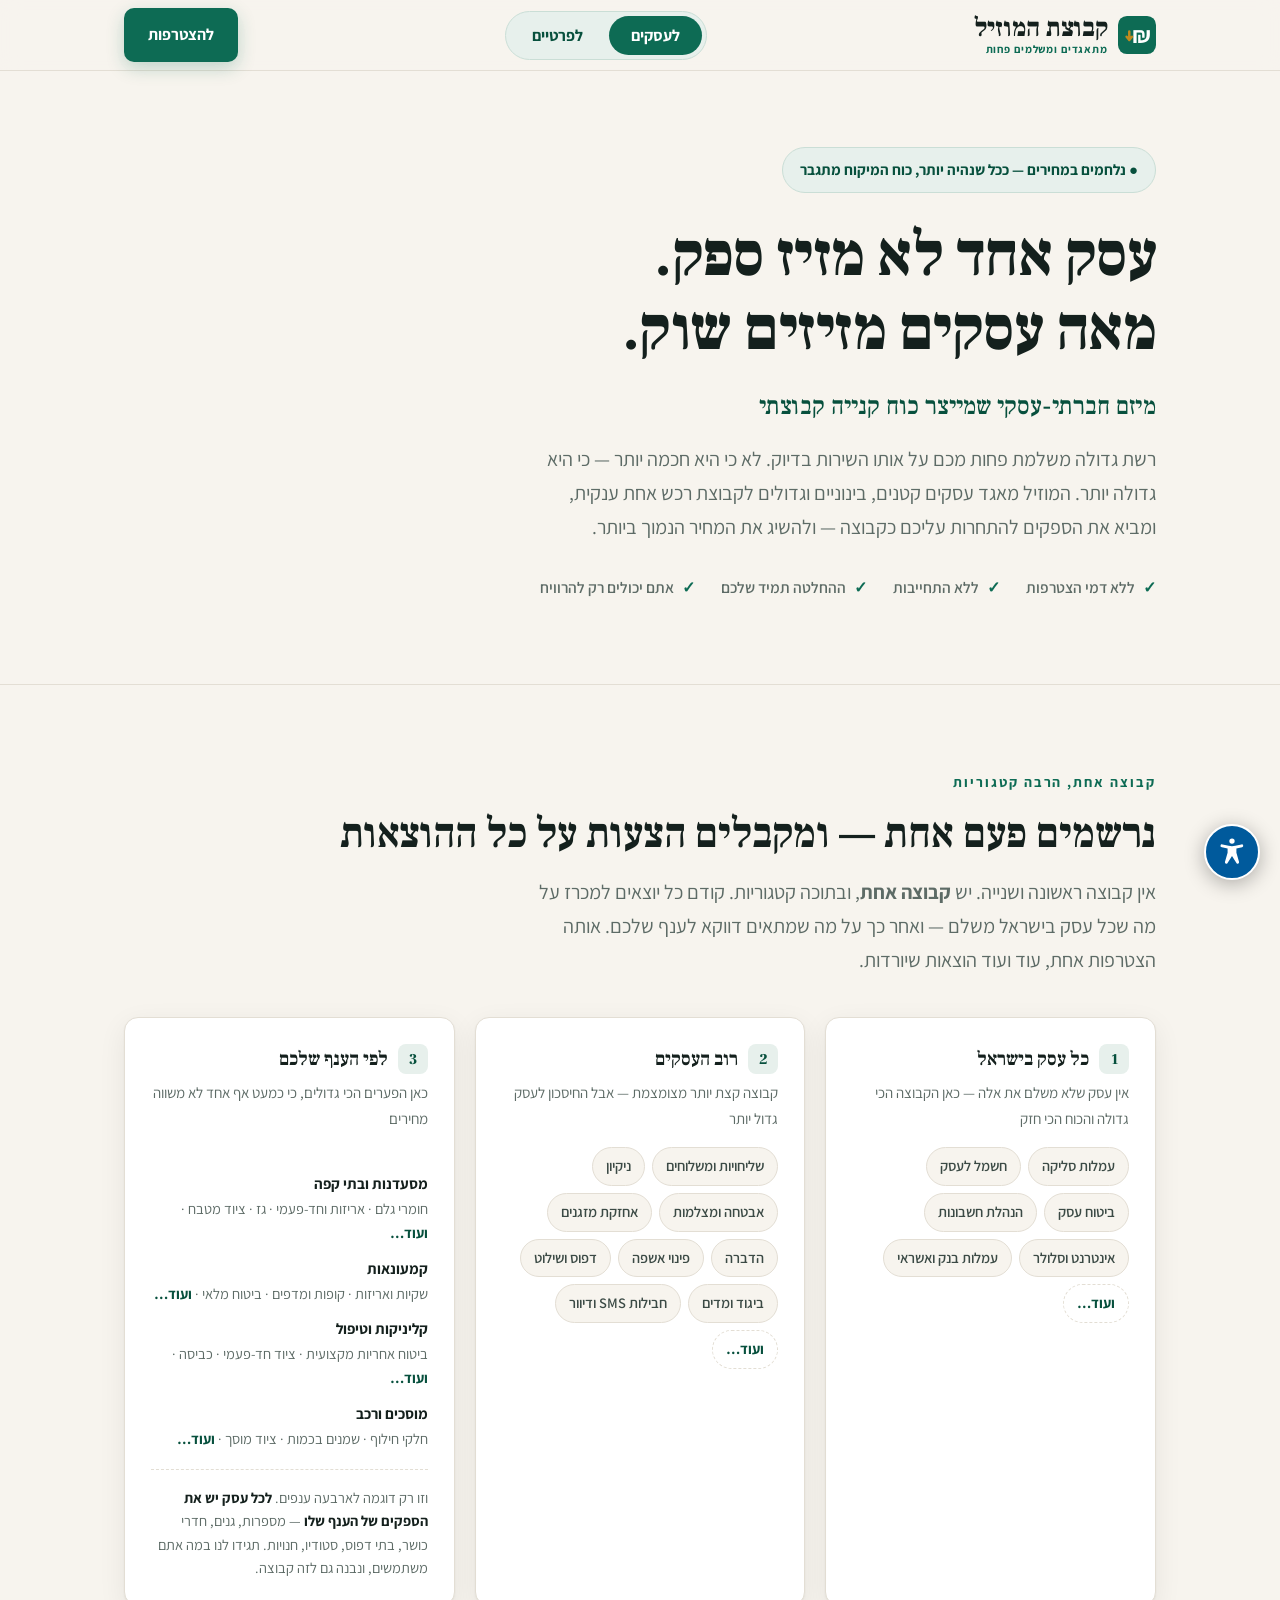
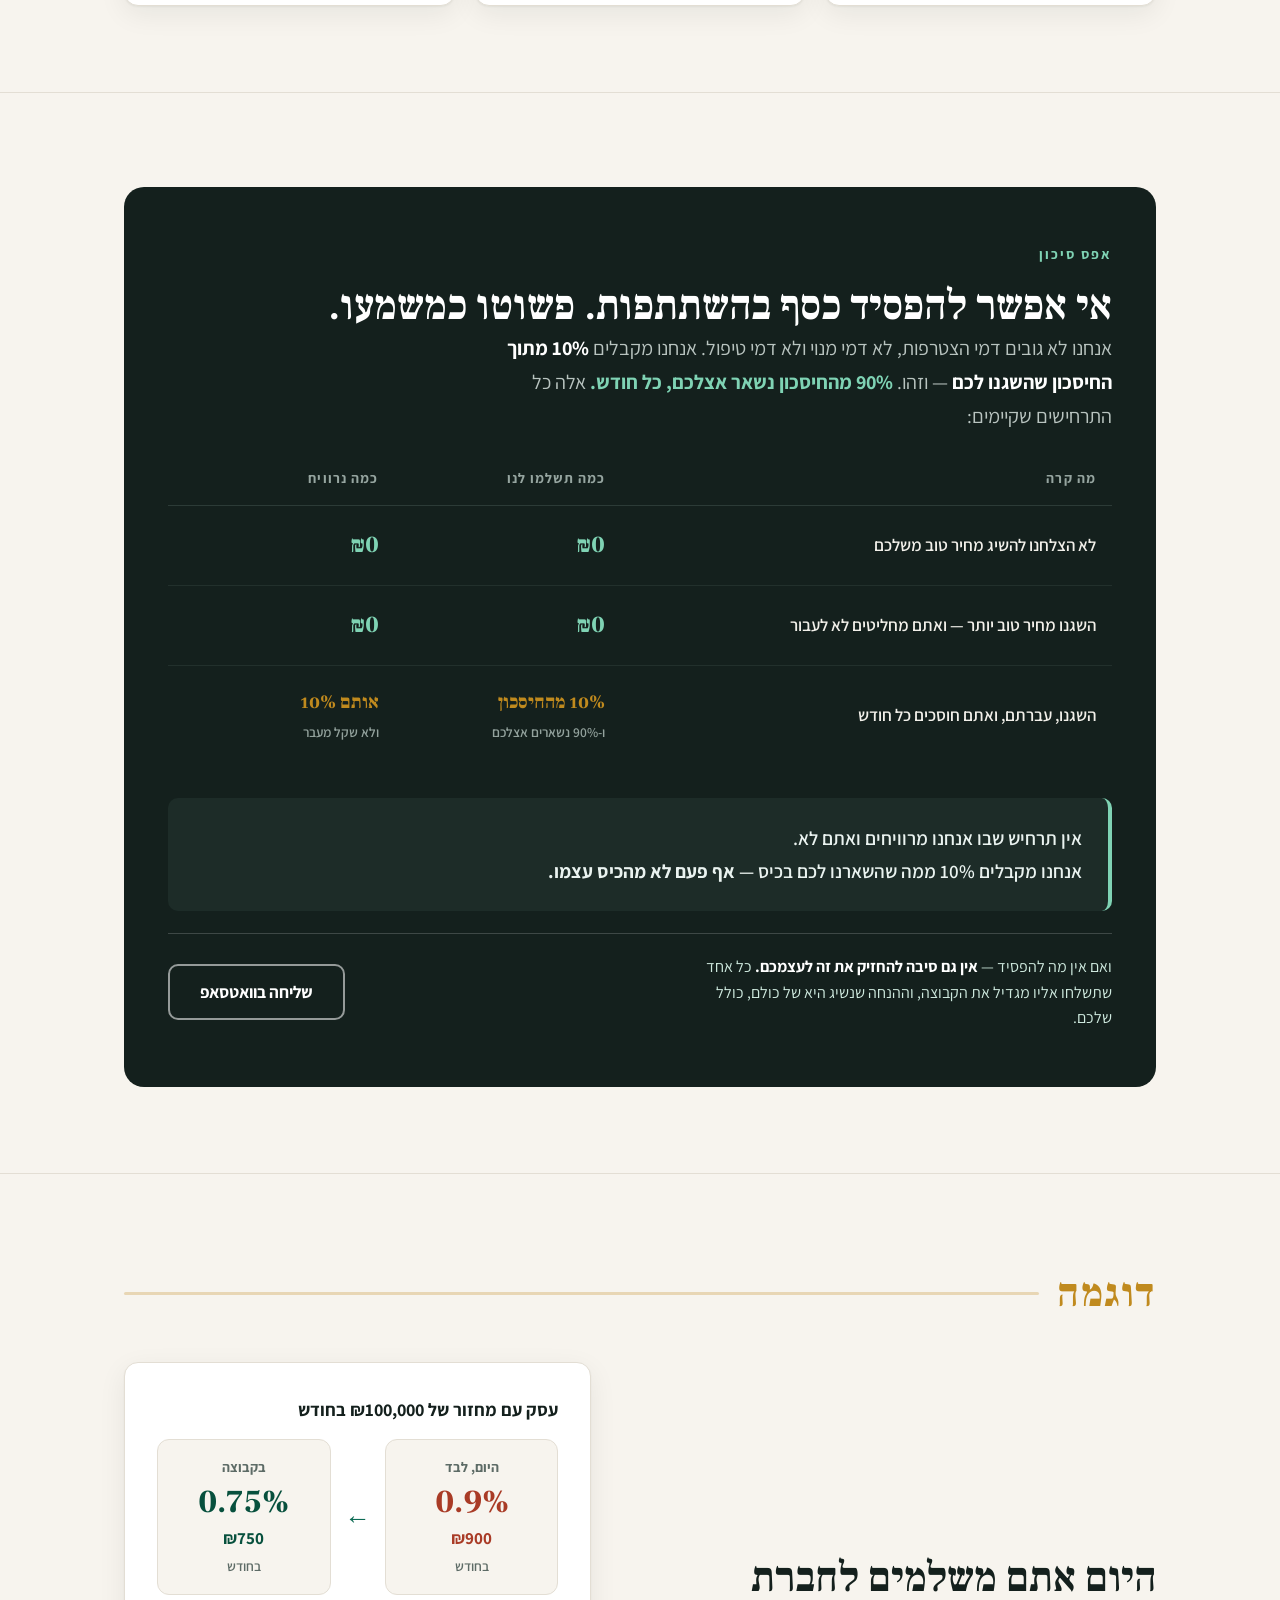
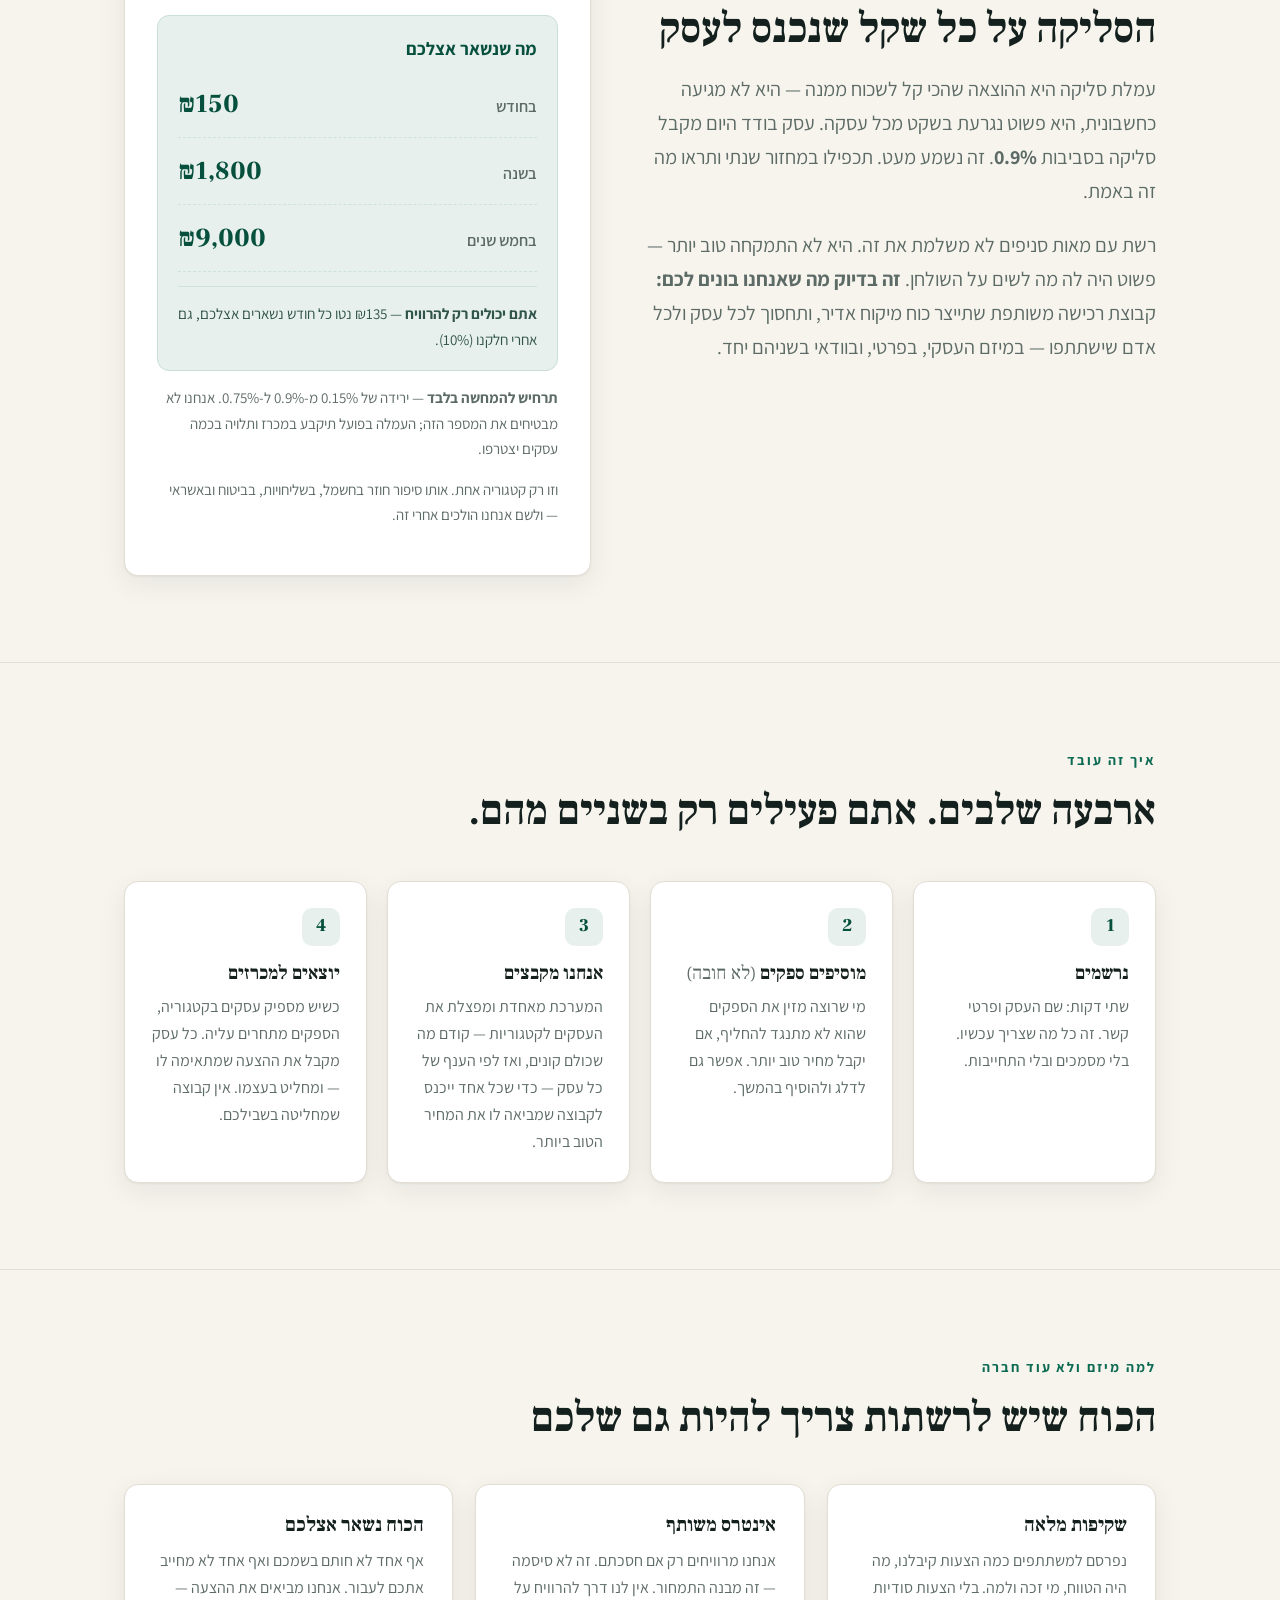
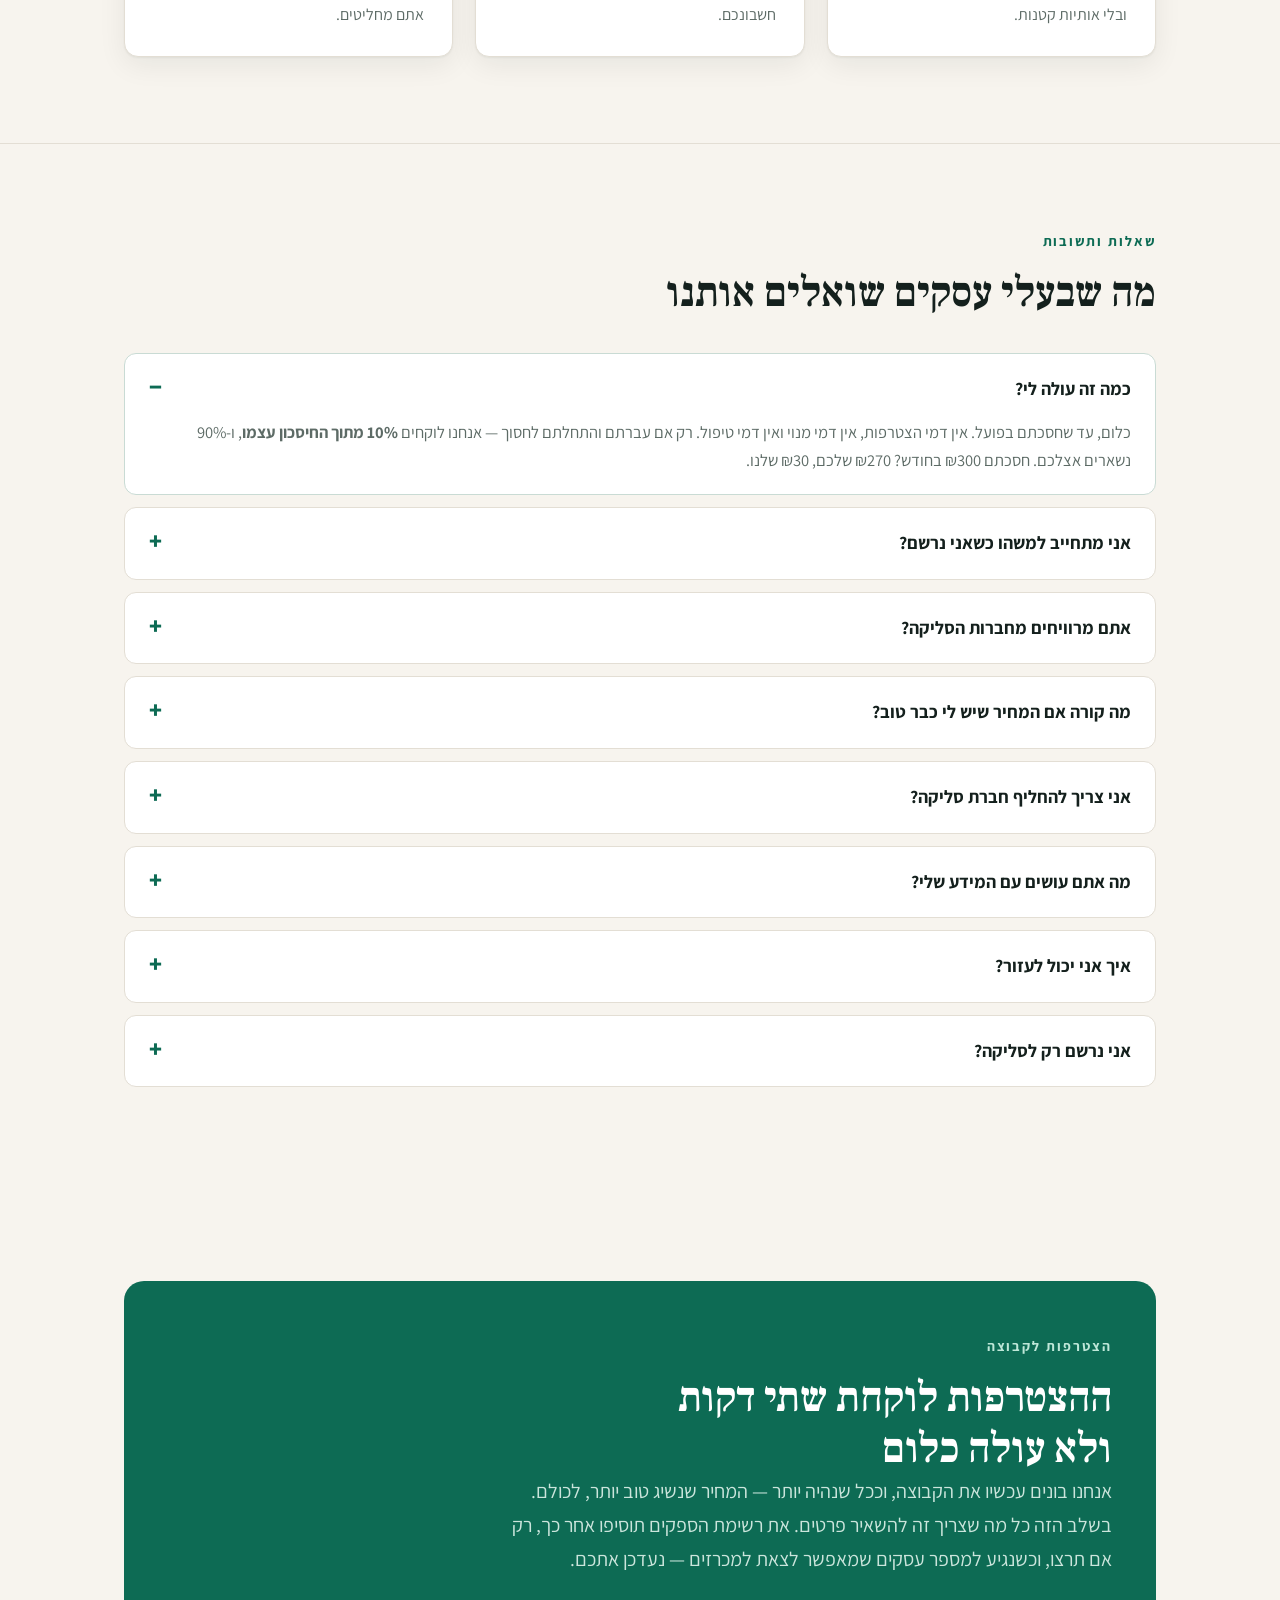
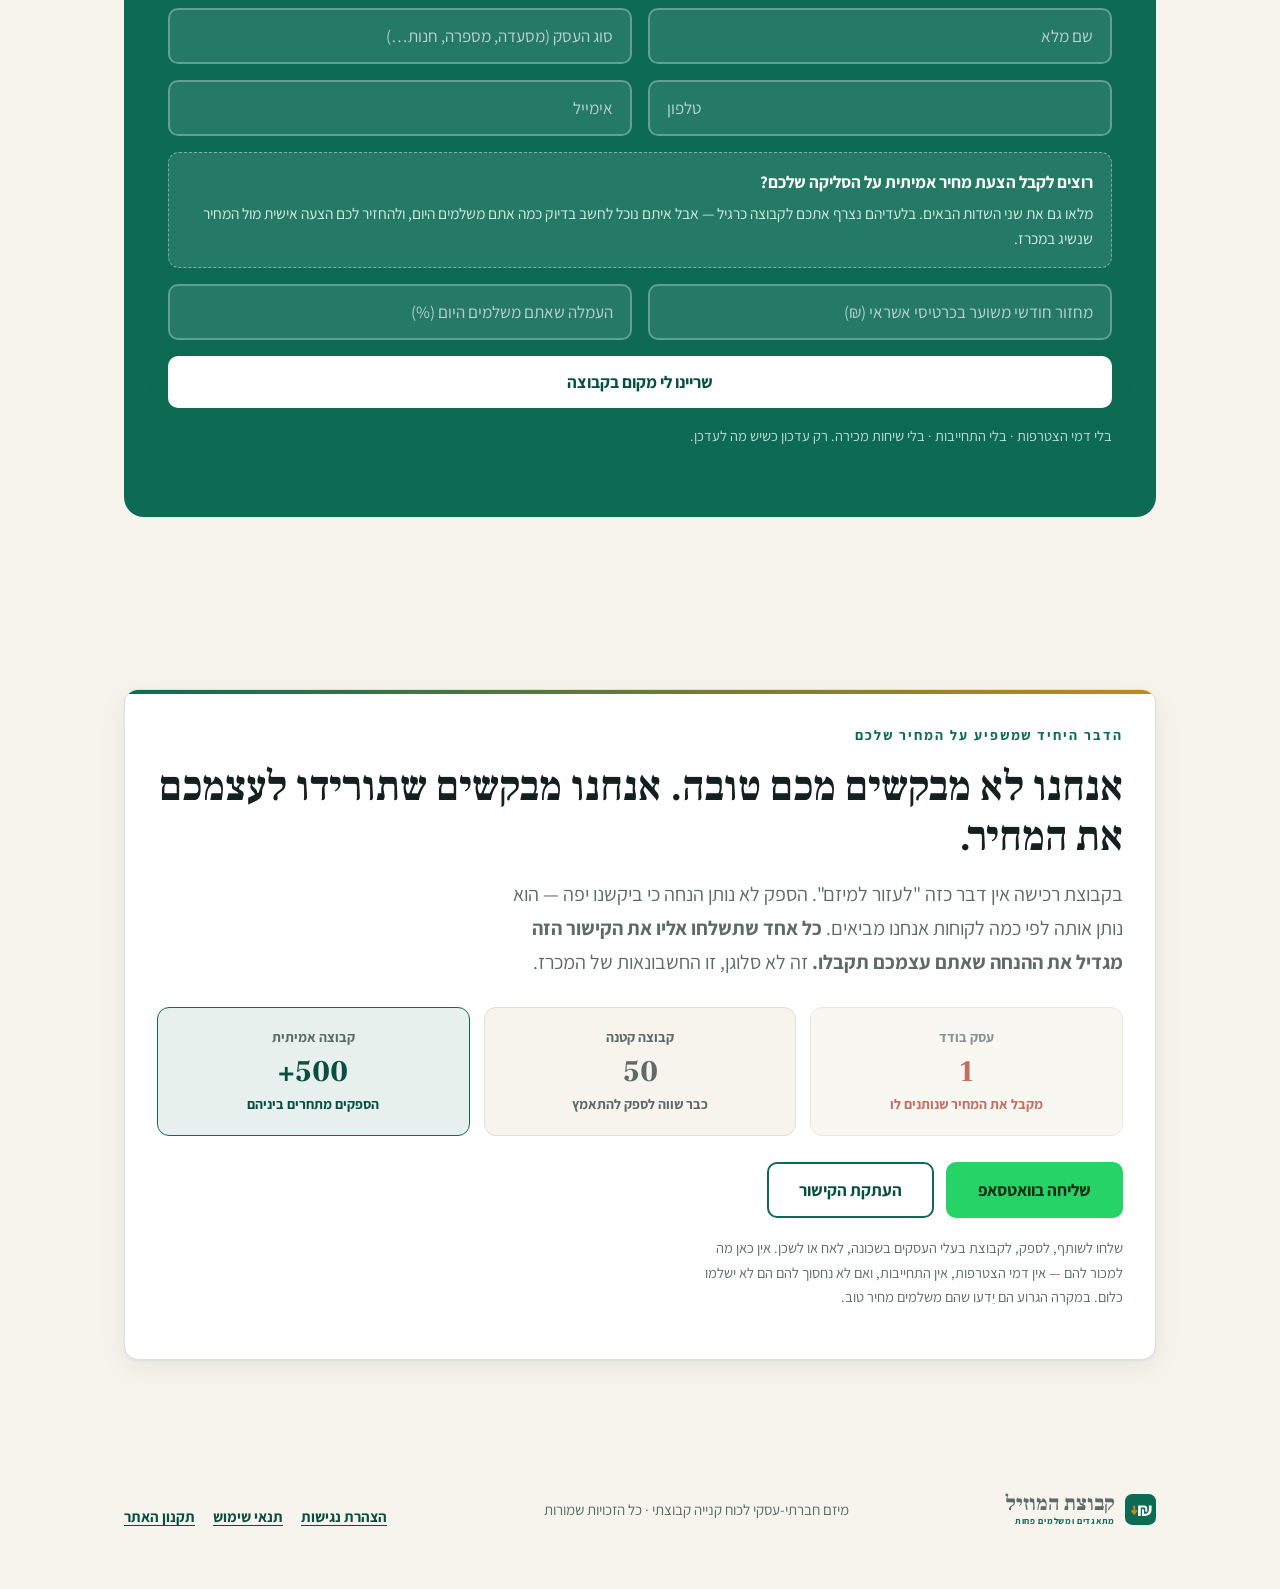
==== index.html @ 3289495d "תשתית לידים: טבלה, לוח בקרה ושמירה לפני הוואטסאפ עד היום ליד היה קיים רק אם הגולש לחץ "שלח" בוואטסאפ" ====
<!DOCTYPE html>
<html lang="he" dir="rtl">
<head>
<meta charset="utf-8">
<meta name="viewport" content="width=device-width, initial-scale=1">
<title>קבוצת המוזיל — מתאגדים ומשלמים פחות. לעסקים ולמשקי בית.</title>
<meta name="description" content="מיזם חברתי-עסקי שמאגד עסקים קטנים לכוח קנייה קבוצתי. אין דמי הצטרפות ואין התחייבות — אתם יכולים רק להרוויח: 90% מהחיסכון נשארים אצלכם.">

<!-- ============================================================
     תצוגת הקישור בוואטסאפ / פייסבוק / לינקדאין.
     ⚠️ עם העלייה לאוויר: להחליף את שתי השורות היחסיות למטה
        בכתובות מלאות, למשל https://הדומיין-שלך/og-image.png
        חלק מהסורקים (בעיקר וואטסאפ) לא פותרים נתיב יחסי.
     ============================================================ -->
<meta property="og:type"        content="website">
<meta property="og:locale"      content="he_IL">
<meta property="og:site_name"   content="קבוצת המוזיל">
<meta property="og:title"       content="קבוצת המוזיל — מתאגדים ומשלמים פחות. לעסקים ולמשקי בית.">
<meta property="og:description" content="מיזם חברתי-עסקי לכוח קנייה קבוצתי. מתחילים בעמלות סליקה. בלי דמי הצטרפות ובלי התחייבות — 90% מהחיסכון נשאר אצלכם.">
<meta property="og:image"       content="https://gingis010-cyber.github.io/hamozil/og-image.png">
<meta property="og:image:width"  content="1200">
<meta property="og:image:height" content="630">
<meta property="og:url"         content="https://gingis010-cyber.github.io/hamozil/">
<meta name="twitter:card"        content="summary_large_image">
<meta name="twitter:title"       content="קבוצת המוזיל — מתאגדים ומשלמים פחות. לעסקים ולמשקי בית.">
<meta name="twitter:description" content="מיזם חברתי-עסקי לכוח קנייה קבוצתי. 90% מהחיסכון נשאר אצלכם.">
<meta name="twitter:image"       content="https://gingis010-cyber.github.io/hamozil/og-image.png">
<meta name="theme-color" content="#0D6B54">
<link rel="icon" href="data:image/svg+xml,%3Csvg%20xmlns%3D%22http%3A%2F%2Fwww.w3.org%2F2000%2Fsvg%22%20viewBox%3D%220%200%2064%2064%22%3E%3Crect%20width%3D%2264%22%20height%3D%2264%22%20rx%3D%2214%22%20fill%3D%22%230D6B54%22%2F%3E%3Ctext%20x%3D%2240%22%20y%3D%2245%22%20font-family%3D%22Arial%2CHelvetica%2Csans-serif%22%20font-size%3D%2238%22%20font-weight%3D%22700%22%20fill%3D%22%23ffffff%22%20text-anchor%3D%22middle%22%3E%E2%82%AA%3C%2Ftext%3E%3Cpath%20d%3D%22M19%2026%20L19%2040%20M14.5%2035%20L19%2040.5%20L23.5%2035%22%20fill%3D%22none%22%20stroke%3D%22%23C08A1E%22%20stroke-width%3D%224.2%22%20stroke-linecap%3D%22round%22%20stroke-linejoin%3D%22round%22%2F%3E%3C%2Fsvg%3E">
<link rel="preconnect" href="https://fonts.googleapis.com">
<link rel="preconnect" href="https://fonts.gstatic.com" crossorigin>
<link href="https://fonts.googleapis.com/css2?family=Frank+Ruhl+Libre:wght@500;700;900&family=Assistant:wght@400;600;700&display=swap" rel="stylesheet">
<style>
  /* ---------------------------------------------------------------
     המוזיל — דף נחיתה
     כל הטקסט יושב ישירות ב-HTML כדי שיהיה קל לערוך אותו.
     המספרים של הקטגוריה (סליקה / חשמל / שליחויות) יושבים ב-CATEGORY
     בתחתית הקובץ — החלפת קטגוריה = עריכת אובייקט אחד.
  ----------------------------------------------------------------*/
  :root{
    --paper:#F7F4EE;
    --surface:#FFFFFF;
    --ink:#14201D;
    --muted:#5D6B66;
    --line:#E3DED4;
    --green:#0D6B54;
    --green-deep:#07503D;
    --green-soft:#E7F0EC;
    --loss:#A93B26;
    --loss-soft:#FBEDEA;
    --gold:#C08A1E;
    --radius:14px;
    --shadow:0 1px 2px rgba(20,32,29,.05), 0 8px 28px rgba(20,32,29,.07);
  }
  *{box-sizing:border-box}
  /* התצוגות והשדות המוחלפים מוסתרים דרך התכונה hidden — כלל display
     בכל מקום אחר בגיליון היה גובר עליה, ולכן ההצהרה הזו נחרצת */
  [hidden]{display:none !important}
  html{scroll-behavior:smooth}
  body{
    margin:0; background:var(--paper); color:var(--ink);
    font-family:'Assistant', 'Segoe UI', Arial, sans-serif;
    font-size:calc(18px * var(--ts,1)); line-height:1.7; -webkit-font-smoothing:antialiased;
  }
  h1,h2,h3{font-family:'Frank Ruhl Libre', Georgia, serif; line-height:1.2; margin:0; font-weight:700;}
  h1{font-size:calc(clamp(34px,5.2vw,62px) * var(--ts,1)); font-weight:900; letter-spacing:-.5px}
  h2{font-size:calc(clamp(28px,3.6vw,42px) * var(--ts,1)); font-weight:700}
  h3{font-size:calc(22px * var(--ts,1))}
  p{margin:0 0 1em}
  a{color:inherit}
  .wrap{max-width:1080px; margin:0 auto; padding:0 24px}
  .section{padding:86px 0; border-top:1px solid var(--line)}
  section[id]{scroll-margin-top:90px}
  .eyebrow{
    font-size:calc(14px * var(--ts,1)); font-weight:700; letter-spacing:.14em; text-transform:uppercase;
    color:var(--green); margin-bottom:14px;
  }
  .lead{font-size:calc(20px * var(--ts,1)); color:var(--muted); max-width:62ch}

  /* ---------- ניווט ---------- */
  header{
    position:sticky; top:0; z-index:50; background:rgba(247,244,238,.92);
    backdrop-filter:blur(10px); border-bottom:1px solid var(--line);
  }
  .nav{display:flex; align-items:center; justify-content:space-between;
       min-height:70px; flex-wrap:wrap; row-gap:8px; padding-block:8px}
  .logo{display:flex; align-items:center; gap:10px; font-family:'Frank Ruhl Libre',serif; font-weight:900; font-size:calc(26px * var(--ts,1))}
  /* השם ומתחתיו שורת המשנה — שתי שורות צפופות שנכנסות לגובה הסרגל */
  .logo-txt{display:flex; flex-direction:column; line-height:1.05; white-space:nowrap}
  .logo-sub{
    font-family:'Assistant',sans-serif; font-size:.42em; font-weight:700;
    color:var(--green); letter-spacing:.08em; margin-top:2px;
  }
  /* הסמל הוא תג מחיר עם חץ יורד — SVG כדי שיישאר חד בכל גודל ובהדפסה */
  .logo .mark{width:38px;height:38px;flex:none;display:block}
  .logo .mark svg{width:100%;height:100%;display:block}
  /* שתי הלשוניות — לעסקים / לפרטיים */
  .tabs{display:flex; gap:4px; background:var(--green-soft); border:1px solid #CADED6; border-radius:999px; padding:4px}
  .tab{
    border:0; background:transparent; cursor:pointer; font-family:inherit;
    font-size:calc(16px * var(--ts,1)); font-weight:700; color:var(--green-deep);
    padding:9px 22px; border-radius:999px; transition:background .15s ease, color .15s ease;
  }
  .tab:hover{background:rgba(13,107,84,.09)}
  .tab.is-on{background:var(--green); color:#fff}
  .tab:focus-visible{outline:3px solid var(--gold); outline-offset:2px}

  /* סרגל פעולה תחתון — מוצג רק בטלפון (ראו מדיה קווארי בהמשך) */
  .mobile-cta{
    display:none; position:fixed; inset:auto 0 0 0; z-index:60;
    background:rgba(247,244,238,.96); backdrop-filter:blur(10px);
    border-top:1px solid var(--line); padding:12px 16px;
    padding-bottom:calc(12px + env(safe-area-inset-bottom));
  }
  .mobile-cta .btn{display:block; text-align:center; padding:14px}

  /* ---------- כפתורים ---------- */
  .btn{
    display:inline-block; padding:15px 30px; border-radius:10px; font-weight:700;
    font-size:calc(17px * var(--ts,1)); text-decoration:none; border:2px solid transparent; cursor:pointer;
    font-family:inherit; transition:transform .12s ease, box-shadow .12s ease;
  }
  .btn-primary{background:var(--green); color:#fff; box-shadow:0 6px 18px rgba(13,107,84,.24)}
  .btn-primary:hover{transform:translateY(-1px); box-shadow:0 10px 24px rgba(13,107,84,.3)}
  .btn-ghost{border-color:var(--ink); color:var(--ink)}
  .btn-ghost:hover{background:var(--ink); color:var(--paper)}

  /* ---------- הירו ---------- */
  /* padding-block בלבד — padding מקוצר כאן היה מאפס את הריפוד האופקי של .wrap */
  .hero{padding-block:76px 84px}
  .badge{
    display:inline-flex; align-items:center; gap:9px; background:var(--green-soft);
    color:var(--green-deep); border:1px solid #CADED6; padding:9px 17px;
    border-radius:999px; font-size:calc(15px * var(--ts,1)); font-weight:700; margin-bottom:26px;
  }
  .hero h1{max-width:19ch}
  .hero .sub{
    font-family:'Frank Ruhl Libre',serif; font-size:calc(clamp(19px,2.2vw,25px) * var(--ts,1));
    color:var(--green-deep); margin:18px 0 8px; font-weight:500;
  }
  .hero p.lead{margin-top:14px}
  .cta-row{display:flex; gap:14px; flex-wrap:wrap; margin-top:34px}
  .trust{display:flex; gap:26px; flex-wrap:wrap; margin-top:34px; font-size:calc(15.5px * var(--ts,1)); color:var(--muted); font-weight:600}
  .trust span{display:flex; align-items:center; gap:8px}
  .tick{color:var(--green); font-weight:900}

  /* ---------- הבעיה ---------- */
  .cols{display:grid; grid-template-columns:1.05fr .95fr; gap:48px; align-items:center}
  .stat-card{
    background:var(--surface); border:1px solid var(--line); border-radius:var(--radius);
    padding:32px; box-shadow:var(--shadow);
  }
  .stat-row{display:flex; justify-content:space-between; align-items:baseline; padding:15px 0; border-bottom:1px dashed var(--line)}
  .stat-row:last-child{border-bottom:0}
  .stat-row .k{color:var(--muted); font-size:calc(16px * var(--ts,1)); font-weight:600}
  .stat-row .v{font-family:'Frank Ruhl Libre',serif; font-size:calc(30px * var(--ts,1)); font-weight:900}
  .v.loss{color:var(--loss)}
  .v.good{color:var(--green-deep)}
  .note{font-size:calc(15px * var(--ts,1)); color:var(--muted); margin-top:14px}
  /* "דוגמה" גדול שחולש על שני הצדדים — הטקסט והטבלה */
  .ex-head{display:flex; align-items:center; gap:18px; margin-bottom:34px}
  .ex-head span{
    font-family:'Frank Ruhl Libre',serif; font-weight:900;
    font-size:calc(clamp(28px,3.4vw,40px) * var(--ts,1)); color:var(--gold); letter-spacing:.04em; flex:none;
  }
  .ex-head::after{content:''; flex:1; height:3px; background:var(--gold); opacity:.28; border-radius:2px}

  .ex-tag{
    display:inline-block; background:var(--gold); color:#fff; border-radius:999px;
    padding:3px 13px; font-size:calc(13px * var(--ts,1)); font-weight:700; margin-bottom:12px;
  }

  /* השוואת "היום לבד" מול "בקבוצה" */
  .compare{display:grid; grid-template-columns:1fr auto 1fr; align-items:stretch; gap:14px}
  /* ילדי גריד מקבלים min-width:auto כברירת מחדל, ולכן ערך ארוך כמו
     "מחיר מלא" היה מרחיב את הכרטיס מעבר למסך צר במקום לגלוש לשורה שנייה */
  .compare > *{min-width:0}
  .compare .arrow{display:grid; place-items:center}
  .compare .side{
    background:var(--paper); border:1px solid var(--line); border-radius:12px;
    padding:16px 14px; text-align:center;
  }
  .compare .tag{font-size:calc(14px * var(--ts,1)); font-weight:700; color:var(--muted); margin-bottom:6px}
  .compare .rate{font-family:'Frank Ruhl Libre',serif; font-weight:900; line-height:1;
                 font-size:min(calc(32px * var(--ts,1)), 8.5vw)}
  .compare .amt{font-weight:700; margin-top:6px; font-size:min(calc(17px * var(--ts,1)), 5.4vw)}
  /* בלוק נפרד כדי ששני הכרטיסים ייראו זהים בכל רוחב מסך */
  .compare .amt small{display:block; margin-top:2px; font-weight:600; color:var(--muted); font-size:calc(13.5px * var(--ts,1))}
  .compare .rate.loss,.compare .amt.loss{color:var(--loss)}
  .compare .rate.good,.compare .amt.good{color:var(--green-deep)}
  .compare .arrow{font-size:calc(26px * var(--ts,1)); color:var(--green); font-weight:900}

  .saved{
    margin-top:20px; background:var(--green-soft); border:1px solid #CADED6;
    border-radius:12px; padding:18px 20px;
  }
  .saved-ttl{font-weight:700; color:var(--green-deep); margin-bottom:6px}
  .saved .stat-row{border-bottom-color:#CFE2DA; padding:11px 0}
  .saved .v{font-size:calc(26px * var(--ts,1))}
  .net{
    margin-top:14px; padding-top:14px; border-top:1px solid #CFE2DA;
    font-size:calc(15px * var(--ts,1)); color:#31544A;
  }

  /* ---------- שלבים ---------- */
  .steps{display:grid; grid-template-columns:repeat(4,1fr); gap:20px; margin-top:44px}
  .step{background:var(--surface); border:1px solid var(--line); border-radius:var(--radius); padding:26px; box-shadow:var(--shadow)}
  .step .n{
    width:38px;height:38px;border-radius:10px;background:var(--green-soft);color:var(--green-deep);
    display:grid;place-items:center;font-weight:900;font-size:calc(18px * var(--ts,1));margin-bottom:16px;
    font-family:'Frank Ruhl Libre',serif;
  }
  .step h3{font-size:calc(19px * var(--ts,1)); margin-bottom:8px}
  .step p{font-size:calc(16px * var(--ts,1)); color:var(--muted); margin:0}

  /* ---------- אפס סיכון ---------- */
  .risk{background:var(--ink); color:#F2F0EA; border-radius:20px; padding:56px 44px; margin-top:8px}
  .risk h2{color:#fff}
  .risk .lead{color:#B9C4C0}
  .risk-table{width:100%; border-collapse:collapse; margin-top:34px; font-size:calc(17px * var(--ts,1))}
  .risk-table th{
    text-align:right; font-size:calc(14px * var(--ts,1)); letter-spacing:.08em; text-transform:uppercase;
    color:#96A5A0; font-weight:700; padding:0 16px 14px; border-bottom:1px solid #2C3B37;
  }
  .risk-table th:first-child,.risk-table td:first-child{width:52%}
  .risk-table th:nth-child(2),.risk-table td:nth-child(2),
  .risk-table th:nth-child(3),.risk-table td:nth-child(3){width:24%}
  .risk-table td{padding:20px 16px; border-bottom:1px solid #22302C; vertical-align:middle}
  .risk-table tr:last-child td{border-bottom:0}
  .risk-table td:first-child{font-weight:600}
  .zero{color:#7FD3B4; font-weight:900; font-family:'Frank Ruhl Libre',serif; font-size:calc(23px * var(--ts,1))}
  .win{color:var(--gold); font-weight:900; font-family:'Frank Ruhl Libre',serif; font-size:calc(19px * var(--ts,1))}
  .risk-table .sub{display:block; font-size:calc(13.5px * var(--ts,1)); color:#93A29D; font-weight:600; margin-top:3px}
  .split{
    margin-top:16px; background:#fff; border:1px solid #CADED6; border-radius:11px;
    padding:16px 18px; display:flex; justify-content:space-between; align-items:center; gap:12px; flex-wrap:wrap;
  }
  .split .you{font-weight:700; color:var(--green-deep); font-size:calc(16px * var(--ts,1))}
  .split .you b{font-family:'Frank Ruhl Libre',serif; font-size:calc(22px * var(--ts,1)); display:block}
  .split .us{font-size:calc(14.5px * var(--ts,1)); color:var(--muted); text-align:left}
  .punch{
    margin-top:34px; padding:24px 26px; background:#1D2C28; border-right:4px solid #7FD3B4;
    border-radius:10px; font-size:calc(19px * var(--ts,1)); font-weight:600; color:#EAF3F0;
  }

  /* ---------- מחשבון ---------- */
  .calc{display:grid; grid-template-columns:.85fr 1.15fr; gap:36px; margin-top:40px; align-items:start}
  .calc-inputs{background:var(--surface); border:1px solid var(--line); border-radius:var(--radius); padding:30px; box-shadow:var(--shadow)}
  .field{margin-bottom:22px}
  .field:last-child{margin-bottom:0}
  .field label{display:block; font-weight:700; font-size:calc(16px * var(--ts,1)); margin-bottom:8px}
  .field .hint{font-size:calc(14px * var(--ts,1)); color:var(--muted); font-weight:400}
  .input-wrap{position:relative}
  .field input{
    width:100%; padding:14px 16px; font-size:calc(20px * var(--ts,1)); font-family:'Frank Ruhl Libre',serif; font-weight:700;
    border:2px solid var(--line); border-radius:10px; background:var(--paper); color:var(--ink);
  }
  .field input:focus{outline:none; border-color:var(--green); background:#fff}
  .aside{
    margin-top:24px; padding-top:22px; border-top:1px dashed var(--line);
    font-size:calc(16px * var(--ts,1)); color:var(--muted); line-height:1.65;
  }
  .aside b{color:var(--ink); display:block; margin-bottom:4px}
  .calc-out{background:var(--green-soft); border:1px solid #CADED6; border-radius:var(--radius); padding:30px}
  .today{
    background:var(--loss-soft); border:1px solid #F0D5CE; border-radius:11px;
    padding:18px 20px; margin-bottom:24px; display:flex; justify-content:space-between; align-items:center; flex-wrap:wrap; gap:8px;
  }
  .today .lbl{font-weight:700; color:#7E2E1D; font-size:calc(16px * var(--ts,1))}
  .today .amt{font-family:'Frank Ruhl Libre',serif; font-size:calc(32px * var(--ts,1)); font-weight:900; color:var(--loss)}
  .save-grid{display:grid; gap:10px}
  .save-row{
    display:grid; grid-template-columns:auto 1fr auto; align-items:center; gap:14px;
    background:#fff; border:1px solid #D3E4DC; border-radius:10px; padding:14px 18px;
  }
  .save-row .drop{font-weight:700; color:var(--green-deep); font-size:calc(16px * var(--ts,1)); white-space:nowrap}
  .bar{height:9px; background:#DCEAE4; border-radius:99px; overflow:hidden}
  .bar i{display:block; height:100%; background:var(--green); border-radius:99px}
  .save-row .amt{font-family:'Frank Ruhl Libre',serif; font-weight:900; font-size:calc(21px * var(--ts,1)); color:var(--green-deep); text-align:left}
  .save-row .amt small{display:block; font-size:calc(13px * var(--ts,1)); color:var(--muted); font-weight:600; font-family:'Assistant',sans-serif; white-space:nowrap}
  /* גריד לא מכווץ ילדים מתחת ל-min-content אלא אם אומרים לו במפורש */
  .calc > *, .cols > *, .save-row > *{min-width:0}
  .honest{
    margin-top:22px; font-size:calc(15.5px * var(--ts,1)); color:#31544A; background:#fff; border-radius:10px;
    padding:16px 18px; border:1px dashed #B6D2C7;
  }

  /* ---------- שלוש השכבות ---------- */
  .tiers{display:grid; grid-template-columns:repeat(3,1fr); gap:20px; margin-top:40px}
  .tier{background:var(--surface); border:1px solid var(--line); border-radius:var(--radius); padding:26px; box-shadow:var(--shadow); display:flex; flex-direction:column}
  .tier-head{display:flex; align-items:center; gap:10px; margin-bottom:6px}
  .tier-n{
    width:30px;height:30px;border-radius:8px;background:var(--green-soft);color:var(--green-deep);
    display:grid;place-items:center;font-weight:900;font-size:calc(15px * var(--ts,1));font-family:'Frank Ruhl Libre',serif;flex:none;
  }
  .tier h3{font-size:calc(19px * var(--ts,1))}
  .tier .who{font-size:calc(15px * var(--ts,1)); color:var(--muted); margin:0 0 16px}
  .chips{display:flex; flex-wrap:wrap; gap:7px}
  .chip{
    background:var(--paper); border:1px solid var(--line); border-radius:999px;
    padding:6px 13px; font-size:calc(14.5px * var(--ts,1)); font-weight:600; color:#3B4A45;
  }
  .chip.live{background:var(--green); border-color:var(--green); color:#fff}
  .chip.more{background:transparent; border-style:dashed; color:var(--green-deep); font-weight:700}
  .tier .branch{margin-top:14px; font-size:calc(14.5px * var(--ts,1)); color:var(--muted)}
  .tier .branch b{color:var(--ink); display:block; margin-top:10px; font-size:calc(15px * var(--ts,1))}
  .more-i{color:var(--green-deep); font-weight:700}
  .branch-more{
    margin-top:18px; padding-top:16px; border-top:1px dashed var(--line);
    font-size:calc(14.5px * var(--ts,1)); color:var(--muted); line-height:1.6;
  }
  .branch-more b{color:var(--ink)}

  /* ---------- חיסכון מצטבר ---------- */
  .stack{margin-top:38px; background:var(--surface); border:1px solid var(--line); border-radius:var(--radius); box-shadow:var(--shadow); overflow:hidden}
  .stack-head, .stack-row{
    display:grid; grid-template-columns:1.5fr 1.1fr .8fr .9fr .9fr; gap:12px;
    align-items:center; padding:14px 22px;
  }
  .stack-head{background:var(--paper); border-bottom:1px solid var(--line); font-size:calc(13.5px * var(--ts,1)); font-weight:700; color:var(--muted)}
  .stack-row{border-bottom:1px solid var(--line)}
  .stack-row:last-of-type{border-bottom:0}
  .stack-row .cat{font-weight:700}
  .stack-row .cat small{display:block; font-weight:600; color:var(--muted); font-size:calc(13px * var(--ts,1))}
  .stack-row input{
    width:100%; padding:9px 11px; border:2px solid var(--line); border-radius:8px;
    background:var(--paper); font-family:'Frank Ruhl Libre',serif; font-weight:700; font-size:calc(17px * var(--ts,1)); color:var(--ink);
  }
  .stack-row input:focus{outline:none; border-color:var(--green); background:#fff}
  .stack-row .pct{font-weight:700; color:var(--muted); font-size:calc(15px * var(--ts,1))}
  .stack-row .mo,.stack-row .yr{font-family:'Frank Ruhl Libre',serif; font-weight:900; color:var(--green-deep); font-size:calc(19px * var(--ts,1))}
  /* שורת ענף — לא רלוונטית לכל עסק, לכן מסומנת ויזואלית */
  .stack-row.branch-row{background:var(--green-soft)}
  .branch-tag{
    display:inline-block; background:var(--green); color:#fff; border-radius:999px;
    padding:2px 10px; font-size:calc(12px * var(--ts,1)); font-weight:700; margin-left:8px; vertical-align:middle;
    font-family:'Assistant',sans-serif;
  }
  .stack-total{
    display:grid; grid-template-columns:1.5fr 1.1fr .8fr .9fr .9fr; gap:12px;
    align-items:center; padding:20px 22px; background:var(--green); color:#fff;
  }
  .stack-total .lbl{font-weight:700; font-size:calc(18px * var(--ts,1)); grid-column:1 / span 3}
  .stack-total .mo,.stack-total .yr{font-family:'Frank Ruhl Libre',serif; font-weight:900; font-size:calc(26px * var(--ts,1))}
  .stack-total small{display:block; font-family:'Assistant',sans-serif; font-size:calc(12.5px * var(--ts,1)); font-weight:600; color:#BEDDD2}
  .stack-note{padding:16px 22px; background:var(--green-soft); font-size:calc(15px * var(--ts,1)); color:#31544A; border-top:1px solid #CADED6}

  /* ---------- שקיפות ---------- */
  .values{display:grid; grid-template-columns:repeat(3,1fr); gap:22px; margin-top:40px}
  .value{background:var(--surface); border:1px solid var(--line); border-radius:var(--radius); padding:28px; box-shadow:var(--shadow)}
  .value h3{font-size:calc(20px * var(--ts,1)); margin-bottom:10px}
  .value p{font-size:calc(16px * var(--ts,1)); color:var(--muted); margin:0}

  /* ---------- שאלות ---------- */
  details{background:var(--surface); border:1px solid var(--line); border-radius:12px; padding:20px 24px; margin-bottom:12px}
  details[open]{border-color:#C9DBD4}
  summary{font-weight:700; font-size:calc(18px * var(--ts,1)); cursor:pointer; list-style:none; display:flex; justify-content:space-between; gap:16px}
  summary::-webkit-details-marker{display:none}
  summary::after{content:'+'; color:var(--green); font-weight:900; font-size:calc(24px * var(--ts,1)); line-height:1}
  details[open] summary::after{content:'−'}
  details p{margin:14px 0 0; color:var(--muted); font-size:calc(16.5px * var(--ts,1))}

  /* ---------- טופס ---------- */
  .join{background:var(--green); color:#fff; border-radius:20px; padding:54px 44px; margin:10px 0 0}
  .join h2{color:#fff; max-width:20ch}
  .join .lead{color:#CBE5DC}
  .form{display:grid; grid-template-columns:1fr 1fr; gap:16px; margin-top:32px}
  .form .full{grid-column:1/-1}
  .form input{
    width:100%; padding:15px 17px; border-radius:10px; border:2px solid rgba(255,255,255,.28);
    background:rgba(255,255,255,.1); color:#fff; font-size:calc(17px * var(--ts,1)); font-family:inherit;
  }
  .form input::placeholder{color:rgba(255,255,255,.68)}
  .form input:focus{outline:none; border-color:#fff; background:rgba(255,255,255,.17)}
  .form button{width:100%; background:#fff; color:var(--green-deep); border:0}
  .form-sep{
    background:rgba(255,255,255,.1); border:1px dashed rgba(255,255,255,.4);
    border-radius:11px; padding:16px 18px; font-size:calc(15.5px * var(--ts,1)); color:#D6EDE4; line-height:1.6;
  }
  .form-sep b{display:block; color:#fff; font-size:calc(17px * var(--ts,1)); margin-bottom:5px}
  .form-note{font-size:calc(14.5px * var(--ts,1)); color:#BEDDD2; margin-top:16px}
  .thanks{display:none; background:rgba(255,255,255,.13); border:2px solid rgba(255,255,255,.4); border-radius:12px; padding:26px; margin-top:26px; font-size:calc(19px * var(--ts,1)); font-weight:600}

  footer.wrap{padding-block:44px 60px}
  footer{color:var(--muted); font-size:calc(15px * var(--ts,1))}
  .foot{display:flex; justify-content:space-between; gap:20px; flex-wrap:wrap; align-items:center}

  @media (max-width:860px){
    body{font-size:calc(17px * var(--ts,1))}
    .cols,.calc,.form{grid-template-columns:1fr}
    .tiers{grid-template-columns:1fr}
    /* הטבלה המצטברת נפרסת לכרטיסים — חמש עמודות לא נכנסות לטלפון */
    .stack-head{display:none}
    .stack-row{grid-template-columns:1fr 1fr; gap:8px 12px; padding:18px}
    .stack-row .cat,.stack-row .inp,.stack-row .pct{grid-column:1 / -1}
    .stack-row .pct{color:var(--green-deep); font-size:calc(14px * var(--ts,1))}
    .stack-row .mo::before{content:'לחודש'; display:block; font-family:'Assistant',sans-serif; font-size:calc(12px * var(--ts,1)); font-weight:600; color:var(--muted)}
    .stack-row .yr::before{content:'לשנה'; display:block; font-family:'Assistant',sans-serif; font-size:calc(12px * var(--ts,1)); font-weight:600; color:var(--muted)}
    .stack-row .yr{text-align:left}
    .stack-total{grid-template-columns:1fr 1fr; gap:10px}
    .stack-total .lbl{grid-column:1 / -1}
    .steps{grid-template-columns:1fr 1fr}
    .values{grid-template-columns:1fr}
    .nav-links{display:none}
    .risk,.join{padding:38px 24px}
    .section{padding:64px 0}
  }
  @media (max-width:700px){
    /* בטלפון אין מקום ללוגו + שתי לשוניות + כפתור. הלשוניות נשארות
       בסרגל, והפעולה עוברת לסרגל תחתון קבוע — כך היא זמינה תמיד,
       בלי להחזיר כפתורים להירו. */
    header .nav .btn{display:none}
    .logo{font-size:calc(19px * var(--ts,1)); gap:7px}
    .logo .mark{width:32px;height:32px}
    .mobile-cta{display:block}
    body{padding-bottom:calc(var(--cta-h,64px) + 12px)}
    .logo .mark{width:29px;height:29px;font-size:calc(16px * var(--ts,1))}
    .logo-sub{display:none}
    .tab{padding:8px 16px; font-size:calc(15px * var(--ts,1))}
  }
  @media (max-width:560px){
    .steps{grid-template-columns:1fr}
    .risk-table th:nth-child(3),.risk-table td:nth-child(3){display:none}
    .save-row{grid-template-columns:1fr auto}
    .save-row .bar{display:none}
    .risk-table th,.risk-table td{padding-inline:0}
    /* במסכים צרים במיוחד (iPhone SE ‏— 320px) הלוגו ושתי הלשוניות
       לא נכנסים לשורה אחת, והלשוניות נדחפו אל מחוץ למסך */
    .tab{padding:7px 12px; font-size:calc(14px * var(--ts,1))}
    .tabs{gap:2px; padding:3px}
    .logo{font-size:calc(17px * var(--ts,1))}
    .compare{gap:8px}
    .compare .rate{font-size:calc(26px * var(--ts,1))}
    .compare .side{padding-inline:10px}
  }

  /* ================================================================
     נגישות ומסמכים משפטיים
     ================================================================ */

  /* דילוג לתוכן — מוסתר עד שמגיעים אליו במקלדת */
  .skip-link{
    position:fixed; inset-inline-start:-9999px; top:12px; z-index:200;
    background:var(--green-deep); color:#fff; padding:13px 22px; border-radius:10px;
    font-weight:700; text-decoration:none;
  }
  .skip-link:focus{inset-inline-start:12px}

  /* ---------- חזרה לראש העמוד ---------- */
  .to-top{
    position:fixed; inset-block-end:86px; inset-inline-start:25px; z-index:2147482996;
    width:46px; height:46px; border-radius:50%; cursor:pointer; padding:0;
    background:var(--surface); color:var(--green-deep); border:2px solid var(--green);
    display:grid; place-items:center; box-shadow:0 4px 16px rgba(20,32,29,.2);
    opacity:0; visibility:hidden; transform:translateY(8px); transition:opacity .2s, transform .2s, visibility .2s;
  }
  .to-top.is-on{opacity:1; visibility:visible; transform:none}
  .to-top:hover{background:var(--green); color:#fff}
  .to-top:focus-visible{outline:3px solid var(--gold); outline-offset:3px}
  .to-top svg{width:22px; height:22px; display:block}


  /* ---------- קישורים משפטיים בכותרת התחתונה ---------- */
  .legal-links{display:flex; flex-wrap:wrap; gap:8px 18px; margin-top:14px}
  .legal-links button{
    background:none; border:0; padding:0; font:inherit; font-size:calc(15px * var(--ts,1)); cursor:pointer;
    color:var(--green-deep); font-weight:700; text-decoration:underline; text-underline-offset:3px;
  }
  .legal-links button:hover{color:var(--green)}
  .legal-links button:focus-visible{outline:3px solid var(--gold); outline-offset:3px; border-radius:4px}

  /* ---------- חלוניות המסמכים ---------- */
  .modal{
    position:fixed; inset:0; z-index:200; background:rgba(20,32,29,.62);
    display:grid; place-items:center; padding:20px;
  }
  .modal-card{
    background:var(--surface); border-radius:16px; width:min(760px,100%);
    max-height:88vh; display:flex; flex-direction:column; box-shadow:0 20px 60px rgba(20,32,29,.4);
  }
  .modal-head{
    display:flex; align-items:center; justify-content:space-between; gap:16px;
    padding:20px 24px; border-bottom:1px solid var(--line);
  }
  .modal-head h2{font-size:calc(23px * var(--ts,1)); margin:0}
  .modal-close{
    width:38px; height:38px; flex:none; border-radius:10px; border:2px solid var(--line);
    background:var(--paper); font-size:calc(19px * var(--ts,1)); line-height:1; cursor:pointer; color:var(--ink);
  }
  .modal-close:hover{border-color:var(--green); color:var(--green-deep)}
  .modal-close:focus-visible{outline:3px solid var(--gold); outline-offset:2px}
  .doc{padding:22px 24px 28px; overflow-y:auto; font-size:calc(16px * var(--ts,1)); line-height:1.75; color:#2C3B36}
  .doc h3{font-family:'Assistant',sans-serif; font-size:calc(17.5px * var(--ts,1)); color:var(--ink); margin:22px 0 6px}
  .doc h3:first-child{margin-top:0}
  .doc p{margin:0 0 11px}
  .doc ul{margin:0 0 12px; padding-inline-start:20px}
  .doc li{margin-bottom:6px}
  .doc a{color:var(--green-deep); font-weight:700}
  .doc .updated{font-size:calc(14px * var(--ts,1)); color:var(--muted); border-top:1px solid var(--line); padding-top:14px; margin-top:22px}
  /* פרטים שהמפעיל צריך להשלים — מסומנים כדי שלא יישכחו בטעות */
  .fill{background:#FBEFD3; border-bottom:2px dotted var(--gold); padding:1px 5px; border-radius:3px; font-weight:700}

  @media (max-width:700px){
    /* בטלפון סרגל הפעולה התחתון תופס את התחתית — הכפתורים עולים מעליו,
       והכותרת התחתונה מקבלת מרווח כדי שלא תיחבא מאחוריהם */
    /* הכפתורים הצפים נערמים מעל סרגל הפעולה, לפי גובהו בפועל */
    :root{--a11yw-offset:calc(var(--cta-h,64px) + 14px)}
    .to-top{inset-block-end:calc(var(--cta-h,64px) + 80px); inset-inline-start:18px}
    footer.wrap{padding-block-end:calc(var(--cta-h,64px) + 116px)}
    .modal{padding:0}
    .modal-card{max-height:100vh; height:100%; border-radius:0; width:100%}
  }

  /* ================================================================
     מצבי הנגישות עצמם
     ================================================================ */

  /* הגדלת התצוגה. העמוד בנוי ביחידות px, ולכן שינוי גודל גופן השורש
     לא היה משפיע — zoom מגדיל את הכל באופן אחיד. התפריט מקבל הקטנה
     נגדית כדי שיישאר שמיש גם בהגדלה מקסימלית. */
  /* הגדלת התצוגה מגדילה את הטקסט עצמו ולא את הדף כולו.
     zoom ברמת השורש היה נראה פשוט יותר, אבל הוא מחלק את אזור התצוגה
     ומזיז כל רכיב position:fixed לאמצע המסך — הכפתורים הצפים וסרגל
     הפעולה התחתון נתלשו ממקומם. הגדלת גופן משאירה את הפריסה שלמה
     ומאפשרת לטקסט לזרום מחדש, וזו גם הדרישה בתקן. */

  /* מי שביקש ממערכת ההפעלה פחות תנועה — מקבל את זה בלי לגעת בתפריט */
  @media (prefers-reduced-motion:reduce){
    *{animation:none !important; transition:none !important}
    html{scroll-behavior:auto !important}
  }
  /* ================================================================
     שיתוף — הפיכת המבקר למפיץ
     ================================================================ */

  /* דחיפה שקטה בתוך קטע "אפס סיכון", ברגע שבו כבר ברור שאין מה להפסיד */
  .nudge{
    margin-top:22px; padding-top:20px; border-top:1px solid rgba(255,255,255,.18);
    display:flex; align-items:center; justify-content:space-between; gap:16px; flex-wrap:wrap;
  }
  .nudge p{margin:0; color:#CFEADF; font-size:calc(16px * var(--ts,1)); line-height:1.6; max-width:52ch}
  .nudge p b{color:#fff}
  .nudge .acts{display:flex; gap:10px; flex-wrap:wrap}
  .btn-ghost{
    background:transparent; color:#fff; border:2px solid rgba(255,255,255,.55);
    font-family:inherit; cursor:pointer; white-space:nowrap;
  }
  .btn-ghost:hover{background:rgba(255,255,255,.14); border-color:#fff}

  /* הקטע המלא */
  .share-box{
    background:var(--surface); border:1px solid var(--line); border-radius:var(--radius);
    box-shadow:var(--shadow); padding:34px 32px; position:relative; overflow:hidden;
  }
  .share-box::before{
    content:''; position:absolute; inset-block-start:0; inset-inline:0; height:4px;
    background:linear-gradient(90deg,var(--green),var(--gold));
  }
  .share-box h2{margin:0}
  .share-lead{margin:14px 0 0; max-width:62ch}

  /* שלושת השלבים — המנגנון עצמו, מוצג ולא מוסבר */
  .ladder{display:grid; grid-template-columns:repeat(3,1fr); gap:14px; margin:28px 0 6px}
  .rung{
    background:var(--paper); border:1px solid var(--line); border-radius:12px;
    padding:18px 16px; text-align:center; position:relative;
  }
  .rung .who{font-size:calc(14px * var(--ts,1)); color:var(--muted); font-weight:700}
  .rung .num{
    font-family:'Frank Ruhl Libre',serif; font-weight:900; line-height:1; margin:8px 0 6px;
    font-size:calc(30px * var(--ts,1));
  }
  .rung .pow{font-size:calc(14px * var(--ts,1)); font-weight:700}
  .rung:nth-child(1){opacity:.72}
  .rung:nth-child(1) .num,.rung:nth-child(1) .pow{color:var(--loss)}
  .rung:nth-child(2) .num,.rung:nth-child(2) .pow{color:var(--muted)}
  .rung:nth-child(3){border-color:var(--green); background:var(--green-soft)}
  .rung:nth-child(3) .num,.rung:nth-child(3) .pow{color:var(--green-deep)}

  .share-acts{display:flex; gap:12px; flex-wrap:wrap; margin-top:26px}
  .btn-wa{background:#25D366; color:#0A2A18; border-color:#25D366}
  .btn-wa:hover{background:#1FB855; border-color:#1FB855; color:#fff}
  .btn-copy{background:transparent; color:var(--green-deep); border-color:var(--green)}
  .btn-copy:hover{background:var(--green-soft)}
  button.btn{font-family:inherit; cursor:pointer}

  .share-note{margin-top:18px; font-size:calc(14.5px * var(--ts,1)); color:var(--muted); max-width:62ch}

  /* קישור אישי — מוצג רק אחרי הרשמה */
  .reflink{
    margin-top:20px; background:var(--paper); border:1px dashed var(--gold);
    border-radius:11px; padding:14px 16px; color:var(--ink);
  }
  .reflink b{display:block; font-size:calc(15px * var(--ts,1)); margin-bottom:6px}
  .reflink code{
    display:block; direction:ltr; text-align:left; font-size:calc(13.5px * var(--ts,1));
    color:var(--green-deep); word-break:break-all; font-family:ui-monospace,Menlo,Consolas,monospace;
  }

  /* חיווי העתקה */
  .toast{
    position:fixed; inset-block-end:26px; inset-inline:0; margin-inline:auto; width:max-content;
    max-width:88vw; z-index:2147482995; background:var(--ink); color:#fff;
    padding:13px 22px; border-radius:999px; font-weight:700;
    font-size:calc(15px * var(--ts,1)); box-shadow:0 8px 30px rgba(20,32,29,.35);
    opacity:0; visibility:hidden; transform:translateY(10px);
    transition:opacity .22s, transform .22s, visibility .22s;
  }
  .toast.is-on{opacity:1; visibility:visible; transform:none}

  /* שיתוף בתוך מסך התודה */
  .thanks .after{margin-top:18px; padding-top:16px; border-top:1px solid rgba(255,255,255,.28)}
  .thanks .after p{margin:0 0 14px; font-size:calc(16.5px * var(--ts,1)); line-height:1.65; color:#DCF0E7}
  .thanks .after p b{color:#fff}
  .thanks .acts{display:flex; gap:10px; flex-wrap:wrap}

  @media (max-width:700px){
    .share-box{padding:26px 20px}
    .ladder{grid-template-columns:1fr; gap:10px}
    .rung{display:flex; align-items:center; justify-content:space-between; text-align:start; padding:14px 16px}
    .rung .num{margin:0}
    .nudge .acts,.share-acts,.thanks .acts{width:100%}
    .nudge .acts .btn,.share-acts .btn,.thanks .acts .btn{flex:1; text-align:center}
    .toast{inset-block-end:calc(var(--cta-h,64px) + 150px)}
  }

</style>
</head>
<body>
<a class="skip-link" href="#main">דילוג לתוכן הראשי</a>

<header>
  <div class="wrap nav">
    <div class="logo">
      <span class="mark"><svg viewBox="0 0 64 64" role="img" aria-label="קבוצת המוזיל">
        <rect width="64" height="64" rx="15" fill="#0D6B54"/>
        <text x="40" y="45" font-family="Assistant,Arial,Helvetica,sans-serif" font-size="38" font-weight="700" fill="#ffffff" text-anchor="middle">₪</text><path d="M19 26 L19 40 M14.5 35 L19 40.5 L23.5 35" fill="none" stroke="#C08A1E" stroke-width="4.2" stroke-linecap="round" stroke-linejoin="round"/>
      </svg></span>
      <span class="logo-txt">קבוצת המוזיל<span class="logo-sub">מתאגדים ומשלמים פחות</span></span>
    </div>
    <div class="tabs" role="tablist">
      <button class="tab is-on" data-view="business" role="tab">לעסקים</button>
      <button class="tab"       data-view="private"  role="tab">לפרטיים</button>
    </div>
    <a href="#join" class="btn btn-primary" style="padding:11px 22px;font-size:calc(16px * var(--ts,1))">להצטרפות</a>
  </div>
</header>

<main id="main" tabindex="-1">


<!-- ============================================================
     שתי תצוגות באותו קובץ. הלשוניות מחליפות ביניהן,
     והמצב נשמר ב-hash כדי שאפשר יהיה לשלוח קישור ישיר (#private).
     ============================================================ -->
<div class="view-business">

<!-- ==================== הירו ==================== -->
<section class="wrap hero">
  <div class="badge">● נלחמים במחירים — ככל שנהיה יותר, כוח המיקוח מתגבר</div>
  <h1>עסק אחד לא מזיז ספק.<br>מאה עסקים מזיזים שוק.</h1>
  <div class="sub">מיזם חברתי-עסקי שמייצר כוח קנייה קבוצתי</div>
  <p class="lead">
    רשת גדולה משלמת פחות מכם על אותו השירות בדיוק. לא כי היא חכמה יותר — כי היא גדולה יותר.
    המוזיל מאגד עסקים קטנים, בינוניים וגדולים לקבוצת רכש אחת ענקית, ומביא את הספקים
    להתחרות עליכם כקבוצה — ולהשיג את המחיר הנמוך ביותר.
  </p>
  <div class="trust" style="margin-top:30px">
    <span><b class="tick">✓</b> ללא דמי הצטרפות</span>
    <span><b class="tick">✓</b> ללא התחייבות</span>
    <span><b class="tick">✓</b> ההחלטה תמיד שלכם</span>
    <span><b class="tick">✓</b> אתם יכולים רק להרוויח</span>
  </div>
</section>

<!-- ==================== שלוש השכבות + חיסכון מצטבר ==================== -->
<section class="section" id="more">
  <div class="wrap">
    <div class="eyebrow">קבוצה אחת, הרבה קטגוריות</div>
    <h2>נרשמים פעם אחת — ומקבלים הצעות על כל ההוצאות</h2>
    <p class="lead" style="margin-top:16px">
      אין קבוצה ראשונה ושנייה. יש <b>קבוצה אחת</b>, ובתוכה קטגוריות.
      קודם כל יוצאים למכרז על מה שכל עסק בישראל משלם — ואחר כך על מה שמתאים
      דווקא לענף שלכם. אותה הצטרפות אחת, עוד ועוד הוצאות שיורדות.
    </p>

    <div class="tiers">
      <div class="tier">
        <div class="tier-head"><div class="tier-n">1</div><h3>כל עסק בישראל</h3></div>
        <p class="who">אין עסק שלא משלם את אלה — כאן הקבוצה הכי גדולה והכוח הכי חזק</p>
        <div class="chips">
          <span class="chip">עמלות סליקה</span>
          <span class="chip">חשמל לעסק</span>
          <span class="chip">ביטוח עסק</span>
          <span class="chip">הנהלת חשבונות</span>
          <span class="chip">אינטרנט וסלולר</span>
          <span class="chip">עמלות בנק ואשראי</span>
          <span class="chip more">ועוד…</span>
        </div>
      </div>

      <div class="tier">
        <div class="tier-head"><div class="tier-n">2</div><h3>רוב העסקים</h3></div>
        <p class="who">קבוצה קצת יותר מצומצמת — אבל החיסכון לעסק גדול יותר</p>
        <div class="chips">
          <span class="chip">שליחויות ומשלוחים</span>
          <span class="chip">ניקיון</span>
          <span class="chip">אבטחה ומצלמות</span>
          <span class="chip">אחזקת מזגנים</span>
          <span class="chip">הדברה</span>
          <span class="chip">פינוי אשפה</span>
          <span class="chip">דפוס ושילוט</span>
          <span class="chip">ביגוד ומדים</span>
          <span class="chip">חבילות SMS ודיוור</span>
          <span class="chip more">ועוד…</span>
        </div>
      </div>

      <div class="tier">
        <div class="tier-head"><div class="tier-n">3</div><h3>לפי הענף שלכם</h3></div>
        <p class="who">כאן הפערים הכי גדולים, כי כמעט אף אחד לא משווה מחירים</p>
        <div class="branch">
          <b>מסעדנות ובתי קפה</b>
          חומרי גלם · אריזות וחד-פעמי · גז · ציוד מטבח · <span class="more-i">ועוד…</span>
          <b>קמעונאות</b>
          שקיות ואריזות · קופות ומדפים · ביטוח מלאי · <span class="more-i">ועוד…</span>
          <b>קליניקות וטיפול</b>
          ביטוח אחריות מקצועית · ציוד חד-פעמי · כביסה · <span class="more-i">ועוד…</span>
          <b>מוסכים ורכב</b>
          חלקי חילוף · שמנים בכמות · ציוד מוסך · <span class="more-i">ועוד…</span>
        </div>
        <div class="branch-more">
          וזו רק דוגמה לארבעה ענפים. <b>לכל עסק יש את הספקים של הענף שלו</b> —
          מספרות, גנים, חדרי כושר, בתי דפוס, סטודיו, חנויות. תגידו לנו במה אתם משתמשים,
          ונבנה גם לזה קבוצה.
        </div>
      </div>
    </div>

    <!-- ---------- הטבלה המצטברת ---------- -->
    <div class="cumulative" hidden>
    <h3 style="font-size:calc(26px * var(--ts,1)); margin:52px 0 8px">וכשמחברים את הכל — זה מצטבר</h3>
    <p class="lead" style="margin-bottom:0">
      החליפו את המספרים במה שאתם באמת משלמים, ותראו את הסכום שלכם.
      השורה האחרונה היא דוגמה ענפית — מי שלא קונה חומרי גלם פשוט יאפס אותה.
    </p>

    <div class="stack">
      <div class="stack-head">
        <div>קטגוריה</div>
        <div>משלמים היום בחודש</div>
        <div>חיסכון</div>
        <div>לחודש</div>
        <div>לשנה</div>
      </div>

      <div class="stack-row">
        <div class="cat">עמלות סליקה<small>על מחזור אשראי חודשי</small></div>
        <div class="inp"><input id="s_clear" aria-label="מחזור חודשי בכרטיסי אשראי, בשקלים" type="number" min="0" step="1000" value="100000" inputmode="numeric"></div>
        <div class="pct">0.9% ← 0.75%</div>
        <div class="mo" id="m_clear"></div>
        <div class="yr" id="y_clear"></div>
      </div>

      <div class="stack-row">
        <div class="cat">חשמל לעסק<small>חשבון חודשי ממוצע</small></div>
        <div class="inp"><input id="s_elec" aria-label="הוצאת חשמל חודשית לעסק, בשקלים" type="number" min="0" step="50" value="1500" inputmode="numeric"></div>
        <div class="pct">7%</div>
        <div class="mo" id="m_elec"></div>
        <div class="yr" id="y_elec"></div>
      </div>

      <div class="stack-row">
        <div class="cat">ביטוח עסק<small>פרמיה חודשית</small></div>
        <div class="inp"><input id="s_ins" aria-label="הוצאת ביטוחים חודשית לעסק, בשקלים" type="number" min="0" step="50" value="500" inputmode="numeric"></div>
        <div class="pct">12%</div>
        <div class="mo" id="m_ins"></div>
        <div class="yr" id="y_ins"></div>
      </div>

      <div class="stack-row">
        <div class="cat">הנהלת חשבונות<small>ריטיינר חודשי</small></div>
        <div class="inp"><input id="s_acc" aria-label="הוצאת הנהלת חשבונות חודשית, בשקלים" type="number" min="0" step="50" value="1000" inputmode="numeric"></div>
        <div class="pct">10%</div>
        <div class="mo" id="m_acc"></div>
        <div class="yr" id="y_acc"></div>
      </div>

      <div class="stack-row">
        <div class="cat">אינטרנט וסלולר עסקי<small>סך החבילות בחודש</small></div>
        <div class="inp"><input id="s_tel" aria-label="הוצאת תקשורת חודשית לעסק, בשקלים" type="number" min="0" step="50" value="400" inputmode="numeric"></div>
        <div class="pct">15%</div>
        <div class="mo" id="m_tel"></div>
        <div class="yr" id="y_tel"></div>
      </div>

      <div class="stack-row branch-row">
        <div class="cat">
          <span class="branch-tag">לפי הענף</span>
          חומרי גלם<small>לדוגמה מסעדה או בית קפה — רכש חודשי</small>
        </div>
        <div class="inp"><input id="s_raw" aria-label="הוצאת חומרי גלם חודשית, בשקלים" type="number" min="0" step="500" value="25000" inputmode="numeric"></div>
        <div class="pct">6%</div>
        <div class="mo" id="m_raw"></div>
        <div class="yr" id="y_raw"></div>
      </div>

      <div class="stack-total">
        <div class="lbl">סך החיסכון שלכם</div>
        <div class="mo" id="m_tot">—<small>בחודש</small></div>
        <div class="yr" id="y_tot">—<small>בשנה</small></div>
      </div>

    </div>

    <p class="note" style="max-width:70ch">
      <b>אחוזי החיסכון כאן הם הערכה שמרנית להמחשה</b>, לא הבטחה — הם נועדו להראות
      איך הסכומים מצטברים. המחיר בפועל בכל קטגוריה ייקבע במכרז ותלוי בכמה עסקים יצטרפו,
      ואנחנו נפרסם כל תוצאה בשקיפות מלאה. גם כאן: <b>אתם יכולים רק להרוויח.</b>
    </p>
    </div><!-- .cumulative -->
  </div>
</section>

</div><!-- view-business -->

<div class="view-private" hidden>

<!-- ==================== הירו — פרטי ==================== -->
<section class="wrap hero">
  <div class="badge">● נלחמים במחירים — ככל שנהיה יותר, כוח המיקוח מתגבר</div>
  <h1>משפחה אחת לא מזיזה ספק.<br>אלף משפחות מזיזות שוק.</h1>
  <div class="sub">מיזם חברתי שמייצר כוח קנייה קבוצתי למשקי בית</div>
  <p class="lead">
    על החשמל, הסלולר, האינטרנט והביטוחים אתם משלמים את המחיר של לקוח בודד.
    ועד עובדים גדול משלם על אותם שירותים בדיוק הרבה פחות — לא כי התמקח טוב יותר,
    אלא כי הביא איתו אלפי לקוחות. <b>המוזיל מאגד משקי בית לקבוצה אחת ענקית</b>,
    ומביא את הספקים להתחרות עליכם — ולהשיג את המחיר הנמוך ביותר.
  </p>
  <div class="trust" style="margin-top:30px">
    <span><b class="tick">✓</b> ללא דמי הצטרפות</span>
    <span><b class="tick">✓</b> ללא התחייבות</span>
    <span><b class="tick">✓</b> ההחלטה תמיד שלכם</span>
    <span><b class="tick">✓</b> אתם יכולים רק להרוויח</span>
  </div>
</section>

<!-- ==================== שכבות + מצטבר — פרטי ==================== -->
<section class="section" id="more-p">
  <div class="wrap">
    <div class="eyebrow">קבוצה אחת, הרבה קטגוריות</div>
    <h2>נרשמים פעם אחת — ומקבלים הצעות על כל ההוצאות</h2>
    <p class="lead" style="margin-top:16px">
      אין קבוצה ראשונה ושנייה. יש <b>קבוצה אחת</b>, ובתוכה קטגוריות.
      קודם כל יוצאים למכרז על מה שכל בית בישראל משלם — ואחר כך על מה
      שמתאים דווקא לכם. אותה הצטרפות אחת, עוד ועוד הוצאות שיורדות.
    </p>

    <div class="tiers">
      <div class="tier">
        <div class="tier-head"><div class="tier-n">1</div><h3>כל בית בישראל</h3></div>
        <p class="who">אין משק בית שלא משלם את אלה — כאן הקבוצה הכי גדולה והכוח הכי חזק</p>
        <div class="chips">
          <span class="chip">חשמל לבית</span>
          <span class="chip">סלולר</span>
          <span class="chip">אינטרנט וטלוויזיה</span>
          <span class="chip">גז בישול</span>
          <span class="chip">עמלות בנק</span>
          <span class="chip more">ועוד…</span>
        </div>
      </div>

      <div class="tier">
        <div class="tier-head"><div class="tier-n">2</div><h3>הכסף הגדול</h3></div>
        <p class="who">כאן החיסכון לא נמדד בשקלים בחודש אלא בעשרות אלפים לאורך החיים</p>
        <div class="chips">
          <span class="chip">דמי ניהול בפנסיה וגמל</span>
          <span class="chip">ביטוח רכב</span>
          <span class="chip">ביטוח דירה</span>
          <span class="chip">ביטוח בריאות</span>
          <span class="chip">ריבית משכנתא</span>
          <span class="chip more">ועוד…</span>
        </div>
      </div>

      <div class="tier">
        <div class="tier-head"><div class="tier-n">3</div><h3>רכישות ושירותים</h3></div>
        <p class="who">כאן הפערים הכי גדולים, כי כמעט אף אחד לא משווה מחירים</p>
        <div class="branch">
          <b>לבית</b>
          מזגנים · מקרר ומכונת כביסה · דוד שמש · פאנלים סולאריים · <span class="more-i">ועוד…</span>
          <b>לרכב</b>
          צמיגים · מצבר · טיפולים ושמן · טסט · <span class="more-i">ועוד…</span>
          <b>לבריאות</b>
          יישור שיניים ושתלים · משקפיים ועדשות · לייזר · <span class="more-i">ועוד…</span>
          <b>לילדים</b>
          שיעורי נהיגה · פסיכומטרי · חוגים · קייטנות · <span class="more-i">ועוד…</span>
        </div>
        <div class="branch-more">
          וזו רק דוגמה. <b>לכל משפחה יש את ההוצאות שלה</b> — תגידו לנו על מה
          אתם משלמים, ונבנה גם לזה קבוצה.
        </div>
      </div>
    </div>

    <div class="cumulative" hidden>
    <h3 style="font-size:calc(26px * var(--ts,1)); margin:52px 0 8px">וכשמחברים את הכל — זה מצטבר</h3>
    <p class="lead" style="margin-bottom:0">
      החליפו את המספרים במה שאתם באמת משלמים, ותראו את הסכום שלכם.
    </p>

    <div class="stack">
      <div class="stack-head">
        <div>קטגוריה</div>
        <div>הסכום שלכם</div>
        <div>חיסכון</div>
        <div>לחודש</div>
        <div>לשנה</div>
      </div>

      <div class="stack-row">
        <div class="cat">חשמל לבית<small>חשבון חודשי ממוצע</small></div>
        <div class="inp"><input id="p_elec" aria-label="חשבון חשמל חודשי לבית, בשקלים" type="number" min="0" step="50" value="600" inputmode="numeric"></div>
        <div class="pct">7%</div>
        <div class="mo" id="pm_elec"></div>
        <div class="yr" id="py_elec"></div>
      </div>

      <div class="stack-row">
        <div class="cat">סלולר<small>סך כל הקווים במשפחה</small></div>
        <div class="inp"><input id="p_cell" aria-label="הוצאת סלולר חודשית למשפחה, בשקלים" type="number" min="0" step="20" value="200" inputmode="numeric"></div>
        <div class="pct">20%</div>
        <div class="mo" id="pm_cell"></div>
        <div class="yr" id="py_cell"></div>
      </div>

      <div class="stack-row">
        <div class="cat">אינטרנט וטלוויזיה<small>תשתית, ספק וחבילות צפייה</small></div>
        <div class="inp"><input id="p_net" aria-label="הוצאת אינטרנט וטלוויזיה חודשית, בשקלים" type="number" min="0" step="20" value="250" inputmode="numeric"></div>
        <div class="pct">15%</div>
        <div class="mo" id="pm_net"></div>
        <div class="yr" id="py_net"></div>
      </div>

      <div class="stack-row">
        <div class="cat">ביטוח רכב<small>חובה ומקיף, לחודש</small></div>
        <div class="inp"><input id="p_car" aria-label="עלות ביטוח רכב לחודש, בשקלים" type="number" min="0" step="25" value="350" inputmode="numeric"></div>
        <div class="pct">15%</div>
        <div class="mo" id="pm_car"></div>
        <div class="yr" id="py_car"></div>
      </div>

      <div class="stack-row">
        <div class="cat">ביטוח דירה<small>מבנה ותכולה, לחודש</small></div>
        <div class="inp"><input id="p_home" aria-label="עלות ביטוח דירה לחודש, בשקלים" type="number" min="0" step="10" value="120" inputmode="numeric"></div>
        <div class="pct">15%</div>
        <div class="mo" id="pm_home"></div>
        <div class="yr" id="py_home"></div>
      </div>

      <div class="stack-row branch-row">
        <div class="cat">
          <span class="branch-tag">הכסף הגדול</span>
          דמי ניהול בפנסיה<small>הזינו את הצבירה שלכם, לא הפקדה חודשית</small>
        </div>
        <div class="inp"><input id="p_pens" aria-label="סך הצבירה בפנסיה, בשקלים" type="number" min="0" step="10000" value="500000" inputmode="numeric"></div>
        <div class="pct">0.3% לשנה</div>
        <div class="mo" id="pm_pens"></div>
        <div class="yr" id="py_pens"></div>
      </div>

      <div class="stack-total">
        <div class="lbl">סך החיסכון שלכם</div>
        <div class="mo" id="pm_tot">—<small>בחודש</small></div>
        <div class="yr" id="py_tot">—<small>בשנה</small></div>
      </div>
    </div>

    <p class="note" style="max-width:70ch">
      <b>אחוזי החיסכון כאן הם הערכה שמרנית להמחשה</b>, לא הבטחה — הם נועדו להראות
      איך הסכומים מצטברים. המחיר בפועל בכל קטגוריה ייקבע במכרז ותלוי בכמה משקי בית
      יצטרפו, ואנחנו נפרסם כל תוצאה בשקיפות מלאה. גם כאן: <b>אתם יכולים רק להרוויח.</b>
    </p>
    <p class="note" style="max-width:70ch">
      <b>שימו לב לשורת הפנסיה:</b> הפרש קטן בדמי הניהול נראה זניח, אבל הוא נגבה
      מהצבירה כל שנה מחדש — ולאורך עשרות שנות חיסכון הוא מסתכם בעשרות אלפי שקלים.
      זו כנראה ההוצאה הכי גדולה שאתם לא שמים לב אליה.
    </p>
    </div><!-- .cumulative -->
  </div>
</section>



</div><!-- view-private -->

<!-- ==================== אפס סיכון ==================== -->
<section class="section" id="risk">
  <div class="wrap">
    <div class="risk">
      <div class="eyebrow" style="color:#7FD3B4">אפס סיכון</div>
      <h2>אי אפשר להפסיד כסף בהשתתפות. פשוטו כמשמעו.</h2>
      <p class="lead">
        אנחנו לא גובים דמי הצטרפות, לא דמי מנוי ולא דמי טיפול.
        אנחנו מקבלים <b style="color:#fff">10% מתוך החיסכון שהשגנו לכם</b> — וזהו.
        <b style="color:#7FD3B4">90% מהחיסכון נשאר אצלכם, כל חודש.</b>
        אלה כל התרחישים שקיימים:
      </p>
      <table class="risk-table">
        <thead>
          <tr><th>מה קרה</th><th>כמה תשלמו לנו</th><th>כמה נרוויח</th></tr>
        </thead>
        <tbody>
          <tr>
            <td>לא הצלחנו להשיג מחיר טוב משלכם</td>
            <td><span class="zero">₪0</span></td>
            <td><span class="zero">₪0</span></td>
          </tr>
          <tr>
            <td>השגנו מחיר טוב יותר — ואתם מחליטים לא לעבור</td>
            <td><span class="zero">₪0</span></td>
            <td><span class="zero">₪0</span></td>
          </tr>
          <tr>
            <td>השגנו, עברתם, ואתם חוסכים כל חודש</td>
            <td><span class="win">10% מהחיסכון</span><small class="sub">ו-90% נשארים אצלכם</small></td>
            <td><span class="win">אותם 10%</span><small class="sub">ולא שקל מעבר</small></td>
          </tr>
        </tbody>
      </table>
      <div class="punch">
        אין תרחיש שבו אנחנו מרוויחים ואתם לא.<br>
        אנחנו מקבלים 10% ממה שהשארנו לכם בכיס — <b>אף פעם לא מהכיס עצמו.</b>
      </div>
      <div class="nudge">
        <p>
          ואם אין מה להפסיד — <b>אין גם סיבה להחזיק את זה לעצמכם.</b>
          כל אחד שתשלחו אליו מגדיל את הקבוצה, וההנחה שנשיג היא של כולם, כולל שלכם.
        </p>
        <div class="acts">
          <button type="button" class="btn btn-ghost" data-share="wa">שליחה בוואטסאפ</button>
          <button type="button" class="btn btn-ghost" data-share="native" hidden>שיתוף</button>
        </div>
      </div>
    </div>
  </div>
</section>

<div class="view-business">
<!-- ==================== הבעיה ==================== -->
<section class="section" id="problem">
  <div class="wrap">
    <div class="ex-head"><span>דוגמה</span></div>
  </div>
  <div class="wrap cols">
    <div>
      <h2>היום אתם משלמים לחברת הסליקה על כל שקל שנכנס לעסק</h2>
      <p class="lead" style="margin-top:18px">
        עמלת סליקה היא ההוצאה שהכי קל לשכוח ממנה — היא לא מגיעה כחשבונית, היא פשוט
        נגרעת בשקט מכל עסקה. עסק בודד היום מקבל סליקה בסביבות <b>0.9%</b>.
        זה נשמע מעט. תכפילו במחזור שנתי ותראו מה זה באמת.
      </p>
      <p class="lead">
        רשת עם מאות סניפים לא משלמת את זה. היא לא התמקחה טוב יותר —
        פשוט היה לה מה לשים על השולחן. <b>זה בדיוק מה שאנחנו בונים לכם:</b>
        קבוצת רכישה משותפת שתייצר כוח מיקוח אדיר, ותחסוך לכל עסק ולכל אדם
        שישתתפו — במיזם העסקי, בפרטי, ובוודאי בשניהם יחד.
      </p>
    </div>
    <div class="stat-card">
      <div style="font-weight:700;margin-bottom:14px">עסק עם מחזור של ₪100,000 בחודש</div>

      <div class="compare">
        <div class="side">
          <div class="tag">היום, לבד</div>
          <div class="rate loss">0.9%</div>
          <div class="amt loss">₪900 <small>בחודש</small></div>
        </div>
        <div class="arrow">←</div>
        <div class="side">
          <div class="tag">בקבוצה</div>
          <div class="rate good">0.75%</div>
          <div class="amt good">₪750 <small>בחודש</small></div>
        </div>
      </div>

      <div class="saved">
        <div class="saved-ttl">מה שנשאר אצלכם</div>
        <div class="stat-row"><span class="k">בחודש</span><span class="v good">₪150</span></div>
        <div class="stat-row"><span class="k">בשנה</span><span class="v good">₪1,800</span></div>
        <div class="stat-row"><span class="k">בחמש שנים</span><span class="v good">₪9,000</span></div>
        <div class="net"><b>אתם יכולים רק להרוויח</b> — ₪135 נטו כל חודש נשארים אצלכם, גם אחרי חלקנו (10%).</div>
      </div>

      <p class="note">
        <b>תרחיש להמחשה בלבד</b> — ירידה של 0.15% מ-0.9% ל-0.75%. אנחנו לא מבטיחים
        את המספר הזה; העמלה בפועל תיקבע במכרז ותלויה בכמה עסקים יצטרפו.
      </p>
      <p class="note">
        וזו רק קטגוריה אחת. אותו סיפור חוזר בחשמל, בשליחויות, בביטוח ובאשראי —
        ולשם אנחנו הולכים אחרי זה.
      </p>
    </div>
  </div>
</section>

<!-- ==================== מחשבון ==================== -->
<section class="section" id="calc" hidden>
  <div class="wrap">
    <div class="eyebrow">בדיקה מהירה</div>
    <h2>כמה עמלת הסליקה עולה לכם היום?</h2>
    <p class="lead" style="margin-top:16px">
      מלאו שני שדות ותראו את המספר האמיתי. החישוב הוא אריתמטיקה פשוטה — לא הבטחה.
    </p>
    <div class="calc">
      <div class="calc-inputs">
        <div class="field">
          <label for="turnover">מחזור חודשי בכרטיסי אשראי <span class="hint">(₪)</span></label>
          <div class="input-wrap"><input id="turnover" type="number" min="0" step="1000" value="100000" inputmode="numeric"></div>
        </div>
        <div class="field">
          <label for="rate">העמלה שאתם משלמים היום <span class="hint">(%) — לרוב סביב 0.9</span></label>
          <div class="input-wrap"><input id="rate" type="number" min="0" max="5" step="0.01" value="0.9" inputmode="decimal"></div>
        </div>
        <div class="aside">
          <b>0.9% זה מה שעסק בודד מקבל היום.</b>
          רשת עם מאות סניפים לא מתמקחת טוב יותר מכם — פשוט יש לה מחזור להניח על השולחן.
          זה בדיוק מה שקבוצה יוצרת.
        </div>
      </div>
      <div class="calc-out">
        <div class="today">
          <div>
            <div class="lbl">אתם משלמים היום</div>
            <div class="note" id="yearly" style="margin:2px 0 0"></div>
          </div>
          <div class="amt" id="monthly">₪900</div>
        </div>
        <div style="font-weight:700;margin-bottom:12px">מה שווה כל הורדה בעמלה:</div>
        <div class="save-grid" id="saveGrid"></div>
        <div class="split" id="split"></div>
        <div class="honest">
          <b>בכנות:</b> אנחנו עדיין לא יודעים באיזו עמלה נסגור — זה תלוי בכמה עסקים יצטרפו.
          לכן אנחנו לא מבטיחים מספר. מה שאנחנו כן מתחייבים אליו: לפרסם את התוצאה בשקיפות
          מלאה לכל המשתתפים, ולגבות אך ורק <b>10% מתוך החיסכון בפועל</b> — 90% נשארים אצלכם.
        </div>
      </div>
    </div>
  </div>
</section>

</div><!-- view-business -->

<div class="view-private" hidden>
<!-- ==================== דוגמה — פרטי ==================== -->
<section class="section" id="problem-p">
  <div class="wrap">
    <div class="ex-head"><span>דוגמה</span></div>
  </div>
  <div class="wrap cols">
    <div>
      <h2>היום אתם משלמים לספק החשמל את המחיר המלא</h2>
      <p class="lead" style="margin-top:18px">
        שוק החשמל בישראל נפתח לתחרות — יש היום ספקים פרטיים שנלחמים על לקוחות
        ומציעים הנחה על התעריף. אבל לקוח בודד מקבל את ההנחה הקטנה, ורוב האנשים
        פשוט לא מתעסקים עם זה בכלל.
      </p>
      <p class="lead">
        ועד עובדים עם אלפי חברים מקבל תנאים אחרים לגמרי. לא כי הוא מתמקח טוב יותר —
        פשוט יש לו מה לשים על השולחן. <b>זה בדיוק מה שאנחנו בונים לכם.</b>
      </p>
    </div>
    <div class="stat-card">
      <div style="font-weight:700;margin-bottom:14px">משק בית עם חשבון חשמל של ₪600 בחודש</div>

      <div class="compare">
        <div class="side">
          <div class="tag">היום, לבד</div>
          <div class="rate loss">מחיר מלא</div>
          <div class="amt loss">₪600 <small>בחודש</small></div>
        </div>
        <div class="arrow">←</div>
        <div class="side">
          <div class="tag">בקבוצה</div>
          <div class="rate good">7% הנחה</div>
          <div class="amt good">₪558 <small>בחודש</small></div>
        </div>
      </div>

      <div class="saved">
        <div class="saved-ttl">מה שנשאר אצלכם</div>
        <div class="stat-row"><span class="k">בחודש</span><span class="v good">₪42</span></div>
        <div class="stat-row"><span class="k">בשנה</span><span class="v good">₪504</span></div>
        <div class="net">
          <b>אתם יכולים רק להרוויח</b> — ₪38 נטו כל חודש נשארים אצלכם,
          גם אחרי חלקנו (10%).
        </div>
      </div>

      <p class="note">
        <b>תרחיש להמחשה בלבד</b> — אחוז ההנחה בפועל ייקבע במכרז ותלוי בכמה
        משקי בית יצטרפו. אנחנו לא מבטיחים את המספר הזה.
      </p>
      <p class="note">
        וזו רק קטגוריה אחת. אותו סיפור חוזר בסלולר, בביטוחים, בפנסיה ובאינטרנט —
        ולשם אנחנו הולכים אחרי זה.
      </p>
    </div>
  </div>
</section>

</div><!-- view-private -->

<!-- ==================== איך זה עובד ==================== -->
<section class="section" id="how">
  <div class="wrap">
    <div class="eyebrow">איך זה עובד</div>
    <h2>ארבעה שלבים. אתם פעילים רק בשניים מהם.</h2>
    <div class="steps">
      <div class="step">
        <div class="n">1</div>
        <h3>נרשמים</h3>
        <p data-p="שתי דקות: שם ופרטי קשר. זה כל מה שצריך עכשיו. בלי מסמכים ובלי התחייבות.">שתי דקות: שם העסק ופרטי קשר. זה כל מה שצריך עכשיו. בלי מסמכים ובלי התחייבות.</p>
      </div>
      <div class="step">
        <div class="n">2</div>
        <h3>מוסיפים ספקים <span style="font-weight:400;color:var(--muted)">(לא חובה)</span></h3>
        <p data-p="מי שרוצה מזין את הספקים שהוא לא מתנגד להחליף, אם יקבל מחיר טוב יותר — ספק החשמל, הסלולר, הביטוח. אפשר גם לדלג ולהוסיף בהמשך.">מי שרוצה מזין את הספקים שהוא לא מתנגד להחליף, אם יקבל מחיר טוב יותר. אפשר גם לדלג ולהוסיף בהמשך.</p>
      </div>
      <div class="step">
        <div class="n">3</div>
        <h3>אנחנו מקבצים</h3>
        <p data-p="המערכת מאחדת ומפצלת את המשתתפים לקטגוריות — קודם מה שכל בית משלם, ואז מה שמתאים דווקא לכם — כדי שכל אחד ייכנס לקבוצה שמביאה לו את המחיר הטוב ביותר.">המערכת מאחדת ומפצלת את העסקים לקטגוריות — קודם מה שכולם קונים, ואז לפי הענף של כל עסק — כדי שכל אחד ייכנס לקבוצה שמביאה לו את המחיר הטוב ביותר.</p>
      </div>
      <div class="step">
        <div class="n">4</div>
        <h3>יוצאים למכרזים</h3>
        <p data-p="כשיש מספיק משקי בית בקטגוריה, הספקים מתחרים עליה. כל משפחה מקבלת את ההצעה שמתאימה לה — ומחליטה בעצמה. אין קבוצה שמחליטה בשבילכם.">כשיש מספיק עסקים בקטגוריה, הספקים מתחרים עליה. כל עסק מקבל את ההצעה שמתאימה לו — ומחליט בעצמו. אין קבוצה שמחליטה בשבילכם.</p>
      </div>
    </div>
  </div>
</section>

<!-- ==================== למה מיזם ==================== -->
<section class="section" id="why">
  <div class="wrap">
    <div class="eyebrow">למה מיזם ולא עוד חברה</div>
    <h2>הכוח שיש לרשתות צריך להיות גם שלכם</h2>
    <div class="values">
      <div class="value">
        <h3>שקיפות מלאה</h3>
        <p>נפרסם למשתתפים כמה הצעות קיבלנו, מה היה הטווח, מי זכה ולמה. בלי הצעות סודיות ובלי אותיות קטנות.</p>
      </div>
      <div class="value">
        <h3>אינטרס משותף</h3>
        <p>אנחנו מרוויחים רק אם חסכתם. זה לא סיסמה — זה מבנה התמחור. אין לנו דרך להרוויח על חשבונכם.</p>
      </div>
      <div class="value">
        <h3>הכוח נשאר אצלכם</h3>
        <p>אף אחד לא חותם בשמכם ואף אחד לא מחייב אתכם לעבור. אנחנו מביאים את ההצעה — אתם מחליטים.</p>
      </div>
    </div>
  </div>
</section>

<!-- ==================== שאלות ==================== -->
<section class="section" id="faq">
  <div class="wrap">
    <div class="eyebrow">שאלות ותשובות</div>
    <h2 data-p="מה שאנשים שואלים אותנו">מה שבעלי עסקים שואלים אותנו</h2>
    <div style="margin-top:34px">
      <details open>
        <summary>כמה זה עולה לי?</summary>
        <p>כלום, עד שחסכתם בפועל. אין דמי הצטרפות, אין דמי מנוי ואין דמי טיפול. רק אם עברתם והתחלתם לחסוך — אנחנו לוקחים <b>10% מתוך החיסכון עצמו</b>, ו-90% נשארים אצלכם. חסכתם ₪300 בחודש? ₪270 שלכם, ₪30 שלנו.</p>
      </details>
      <details>
        <summary>אני מתחייב למשהו כשאני נרשם?</summary>
        <p>לא. ההרשמה היא הצטרפות לקבוצה, לא לעסקה. כשההצעה תגיע — תראו את המספרים שלכם ותחליטו. גם "לא" זו תשובה לגיטימית לחלוטין, ובלי עלות.</p>
      </details>
      <details>
        <summary data-p="אתם מרוויחים מהספקים?">אתם מרוויחים מחברות הסליקה?</summary>
        <p>לא. אם היינו מקבלים עמלה מהספק, האינטרס שלנו היה שתעברו — לא שתחסכו. אנחנו מרוויחים מצד אחד בלבד: 10% מתוך החיסכון שלכם. ככה האינטרסים שלנו ושלכם זהים לגמרי — ככל שנחסוך לכם יותר, נרוויח יותר.</p>
      </details>
      <details>
        <summary>מה קורה אם המחיר שיש לי כבר טוב?</summary>
        <p>נגיד לכם את זה. אם ההצעה הקבוצתית לא מכה את מה שיש לכם — לא תשלמו לנו כלום, ואתם נשארים בדיוק איפה שאתם. גם זו תוצאה שווה: עכשיו אתם יודעים בוודאות שאתם משלמים מחיר טוב.</p>
      </details>
      <details>
        <summary data-p="אני חייב להחליף ספק?">אני צריך להחליף חברת סליקה?</summary>
        <p>רק אם תבחרו. לפעמים דווקא הספק הנוכחי משפר את התנאים כשמונחת מולו הצעה קבוצתית — וגם זה ניצחון.</p>
      </details>
      <details>
        <summary>מה אתם עושים עם המידע שלי?</summary>
        <p data-p="לספקים עוברים מספרים מצרפיים בלבד: כמה משקי בית ואיזו צריכה כוללת. הפרטים האישיים שלכם לא נמסרים לאף ספק בלי אישור מפורש מכם.">לספקים עוברים מספרים מצרפיים בלבד: כמה עסקים ואיזה מחזור כולל. פרטי העסק שלכם לא נמסרים לאף ספק בלי אישור מפורש מכם.</p>
      </details>
      <details>
        <summary>איך אני יכול לעזור?</summary>
        <p>בכנות — יש רק דבר אחד, והוא גם משרת אתכם ישירות: <b>להעביר את הקישור הלאה.</b> אנחנו לא מגייסים כסף ולא מבקשים תרומות. כוח המיקוח שלנו מורכב אך ורק ממספר המשתתפים, ולכן כל אדם שתצרפו מוריד את המחיר שיוצע לכם עצמכם. שיתוף אחד שווה לנו יותר מכל תקציב פרסום.</p>
      </details>
      <details>
        <summary data-p="אני נרשם רק לחשמל?">אני נרשם רק לסליקה?</summary>
        <p data-p="לא. אין קבוצה ראשונה ושנייה — יש קבוצה אחת, ובתוכה קטגוריות. הרשמה אחת מכניסה אתכם לכולן: קודם למכרזים על מה שכל בית משלם (חשמל, סלולר, אינטרנט, ביטוחים), ואחר כך למכרזים על דמי ניהול בפנסיה ועל רכישות גדולות. לא צריך להירשם שוב בכל פעם.">לא. אין קבוצה ראשונה ושנייה — יש קבוצה אחת, ובתוכה קטגוריות. הרשמה אחת מכניסה אתכם לכולן: קודם למכרזים על מה שכל עסק משלם (סליקה, חשמל, ביטוח, הנהלת חשבונות, תקשורת), ואחר כך למכרזים שמתאימים לענף שלכם. לא צריך להירשם שוב בכל פעם.</p>
      </details>
    </div>
  </div>
</section>

<!-- ==================== הצטרפות ==================== -->
<section class="section" id="join" style="border-top:0">
  <div class="wrap">
    <div class="join">
      <div class="eyebrow" style="color:#BEE7D8">הצטרפות לקבוצה</div>
      <h2>ההצטרפות לוקחת שתי דקות ולא עולה כלום</h2>
      <p class="lead" data-p="אנחנו בונים עכשיו את הקבוצה, וככל שנהיה יותר — המחיר שנשיג טוב יותר, לכולם. בשלב הזה כל מה שצריך זה להשאיר פרטים. את רשימת הספקים תוסיפו אחר כך, רק אם תרצו, וכשנגיע למספר משקי בית שמאפשר לצאת למכרזים — נעדכן אתכם.">
        אנחנו בונים עכשיו את הקבוצה, וככל שנהיה יותר — המחיר שנשיג טוב יותר, לכולם.
        בשלב הזה כל מה שצריך זה להשאיר פרטים. את רשימת הספקים תוסיפו אחר כך,
        רק אם תרצו, וכשנגיע למספר עסקים שמאפשר לצאת למכרזים — נעדכן אתכם.
      </p>
      <form class="form" id="joinForm">
        <input id="f_name"  type="text" placeholder="שם מלא" required>
        <input id="f_biz"   type="text" placeholder="סוג העסק (מסעדה, מספרה, חנות…)" required class="only-biz">
        <input id="f_phone" type="tel"  placeholder="טלפון" required>
        <input id="f_mail"  type="email" placeholder="אימייל">

        <!-- שדות ההצעה האישית — לכל תצוגה השדות שרלוונטיים לה -->
        <div class="full form-sep only-biz">
          <b>רוצים לקבל הצעת מחיר אמיתית על הסליקה שלכם?</b>
          מלאו גם את שני השדות הבאים. בלעדיהם נצרף אתכם לקבוצה כרגיל —
          אבל איתם נוכל לחשב בדיוק כמה אתם משלמים היום, ולהחזיר לכם
          הצעה אישית מול המחיר שנשיג במכרז.
        </div>
        <input id="f_turn"  type="number" placeholder="מחזור חודשי משוער בכרטיסי אשראי (₪)" class="only-biz">
        <input id="f_rate"  type="number" step="0.01" placeholder="העמלה שאתם משלמים היום (%)" class="only-biz">

        <div class="full form-sep only-priv" hidden>
          <b>רוצים לקבל הצעת מחיר אמיתית על החשמל שלכם?</b>
          מלאו גם את שני השדות הבאים. בלעדיהם נצרף אתכם לקבוצה כרגיל —
          אבל איתם נוכל לחשב בדיוק כמה אתם משלמים היום, ולהחזיר לכם
          הצעה אישית מול המחיר שנשיג במכרז.
        </div>
        <input id="f_bill" type="number" placeholder="חשבון החשמל החודשי שלכם (₪)" class="only-priv" hidden>
        <input id="f_sup"  type="text"   placeholder="ספק החשמל שלכם היום" class="only-priv" hidden>

        <div class="full"><button type="submit" class="btn btn-primary form-btn">שריינו לי מקום בקבוצה</button></div>
      </form>
      <div class="thanks" id="thanks">
        ✓ נרשמתם. נעדכן אתכם ברגע שהקבוצה תגיע למסה שמאפשרת לצאת למכרז — ותקבלו את המספרים שלכם בשקיפות מלאה.
        <div class="after">
          <p>
            עכשיו יש דבר אחד שנשאר בשליטתכם: <b>כמה גדולה תהיה הקבוצה כשנצא למכרז.</b>
            זה המשתנה היחיד שקובע איזה מחיר נצליח להביא לכם.
          </p>
          <div class="acts">
            <button type="button" class="btn btn-wa"   data-share="wa">שליחה בוואטסאפ</button>
            <button type="button" class="btn btn-ghost" data-share="native" hidden>שיתוף</button>
            <button type="button" class="btn btn-ghost" data-share="copy">העתקת הקישור</button>
          </div>
          <div class="reflink" id="reflink" hidden>
            <b>הקישור האישי שלכם</b>
            <code id="refurl"></code>
          </div>
        </div>
      </div>
      <p class="form-note">בלי דמי הצטרפות · בלי התחייבות · בלי שיחות מכירה. רק עדכון כשיש מה לעדכן.</p>
    </div>
  </div>
</section>

</main>

<!-- ==================== שיתוף ==================== -->
<section class="section" id="share" style="border-top:0">
  <div class="wrap">
    <div class="share-box">
      <div class="eyebrow">הדבר היחיד שמשפיע על המחיר שלכם</div>
      <h2>אנחנו לא מבקשים מכם טובה. אנחנו מבקשים שתורידו לעצמכם את המחיר.</h2>
      <p class="lead share-lead">
        בקבוצת רכישה אין דבר כזה "לעזור למיזם". הספק לא נותן הנחה כי ביקשנו יפה —
        הוא נותן אותה לפי כמה לקוחות אנחנו מביאים. <b>כל אחד שתשלחו אליו את הקישור
        הזה מגדיל את ההנחה שאתם עצמכם תקבלו.</b> זה לא סלוגן, זו החשבונאות של המכרז.
      </p>

      <div class="ladder">
        <div class="rung">
          <div class="who">עסק בודד</div>
          <div class="num">1</div>
          <div class="pow">מקבל את המחיר שנותנים לו</div>
        </div>
        <div class="rung">
          <div class="who">קבוצה קטנה</div>
          <div class="num">50</div>
          <div class="pow">כבר שווה לספק להתאמץ</div>
        </div>
        <div class="rung">
          <div class="who">קבוצה אמיתית</div>
          <div class="num">500+</div>
          <div class="pow">הספקים מתחרים ביניהם</div>
        </div>
      </div>

      <div class="share-acts">
        <button type="button" class="btn btn-wa"   data-share="wa">שליחה בוואטסאפ</button>
        <button type="button" class="btn btn-copy" data-share="native" hidden>שיתוף</button>
        <button type="button" class="btn btn-copy" data-share="copy">העתקת הקישור</button>
      </div>

      <p class="share-note">
        שלחו לשותף, לספק, לקבוצת בעלי העסקים בשכונה, לאח או לשכן.
        אין כאן מה למכור להם — אין דמי הצטרפות, אין התחייבות, ואם לא נחסוך להם
        הם לא ישלמו כלום. במקרה הגרוע הם יֵדעו שהם משלמים מחיר טוב.
      </p>
    </div>
  </div>
</section>

<div class="toast" id="toast" role="status" aria-live="polite"></div>

<!-- סרגל פעולה קבוע — מוצג רק בטלפון, מחליף את כפתור הכותרת -->
<div class="mobile-cta">
  <a href="#join" class="btn btn-primary">להצטרפות לקבוצה — חינם</a>
</div>

<footer class="wrap">
  <div class="foot">
    <div class="logo" style="font-size:calc(21px * var(--ts,1))">
      <span class="mark" style="width:31px;height:31px"><svg viewBox="0 0 64 64" aria-hidden="true">
        <rect width="64" height="64" rx="15" fill="#0D6B54"/>
        <text x="40" y="45" font-family="Assistant,Arial,Helvetica,sans-serif" font-size="38" font-weight="700" fill="#ffffff" text-anchor="middle">₪</text><path d="M19 26 L19 40 M14.5 35 L19 40.5 L23.5 35" fill="none" stroke="#C08A1E" stroke-width="4.2" stroke-linecap="round" stroke-linejoin="round"/>
      </svg></span>
      <span class="logo-txt">קבוצת המוזיל<span class="logo-sub">מתאגדים ומשלמים פחות</span></span>
    </div>
    <div>מיזם חברתי-עסקי לכוח קנייה קבוצתי · כל הזכויות שמורות</div>
    <nav class="legal-links" aria-label="מסמכי האתר">
      <button type="button" data-doc="doc-a11y">הצהרת נגישות</button>
      <button type="button" data-doc="doc-terms">תנאי שימוש</button>
      <button type="button" data-doc="doc-rules">תקנון האתר</button>
    </nav>
  </div>
</footer>

<!-- חזרה לראש העמוד — מופיע רק אחרי שגוללים, כדי לא להעמיס על המסך הראשון -->
<button class="to-top" id="toTop" aria-label="חזרה לראש העמוד" title="חזרה לראש העמוד">
  <svg viewBox="0 0 24 24" aria-hidden="true" fill="none" stroke="currentColor"
       stroke-width="2.6" stroke-linecap="round" stroke-linejoin="round">
    <path d="M12 19V5M5 12l7-7 7 7"/>
  </svg>
</button>

<!-- ==================== הצהרת נגישות ==================== -->
<div class="modal" id="doc-a11y" role="dialog" aria-modal="true" aria-labelledby="doc-a11y-t" hidden>
  <div class="modal-card">
    <div class="modal-head">
      <h2 id="doc-a11y-t">הצהרת נגישות</h2>
      <button class="modal-close" aria-label="סגירה">✕</button>
    </div>
    <div class="doc">
      <h3>המחויבות שלנו</h3>
      <p>
        קבוצת המוזיל היא מיזם שכל כולו עוסק בהנגשת כוח קנייה לאנשים שאין להם אותו.
        היה זה חסר היגיון אם האתר עצמו לא היה נגיש. אנחנו רואים בהנגשת האתר חלק
        מהותי מהשירות, ופועלים כדי שכל אדם — לרבות אנשים עם מוגבלות — יוכל לגלוש
        בו בעצמאות, בנוחות ובכבוד.
      </p>

      <h3>רמת הנגישות באתר</h3>
      <p>
        אנו פועלים להתאמת האתר להוראות תקנות שוויון זכויות לאנשים עם מוגבלות
        (התאמות נגישות לשירות), התשע"ג-2013, ולתקן הישראלי ת"י 5568 המבוסס על
        הנחיות <span dir="ltr">WCAG 2.0</span> ברמה AA.
      </p>
      <p>
        <b>לשם שקיפות מלאה:</b> נכון למועד עדכון הצהרה זו טרם בוצעה באתר בדיקת
        נגישות על ידי מורשה נגישות מוסמך, ולפיכך איננו מצהירים על עמידה מלאה
        ומאושרת בתקן. אנחנו מתקנים ומשפרים באופן שוטף, וכל פנייה בנושא מטופלת.
      </p>

      <h3>ההתאמות שבוצעו באתר</h3>
      <ul>
        <li>תפריט נגישות קבוע: הגדלת תצוגה, ניגודיות גבוהה, גווני אפור, גופן קריא, ריווח שורות מוגדל, הדגשת קישורים, סמן עכבר גדול, סימון מיקוד ועצירת תנועה.</li>
        <li>ניווט מלא באמצעות מקלדת, לרבות קישור "דילוג לתוכן הראשי" וסימון ברור של הרכיב הממוקד.</li>
        <li>מבנה סמנטי תקין: כותרות היררכיות, אזורי ניווט מסומנים ותוויות לכל שדות הטופס והלחצנים.</li>
        <li>ניגודיות צבעים גבוהה בטקסט העיקרי, ואי-הסתמכות על צבע כאמצעי היחיד להעברת מידע.</li>
        <li>טקסט חלופי לרכיבים גרפיים, והסתרת גרפיקה דקורטיבית מקוראי מסך.</li>
        <li>התאמה מלאה למסכי טלפון ולוח, וכיבוד העדפת "הפחתת תנועה" של מערכת ההפעלה.</li>
        <li>הימנעות מתוכן נפתח אוטומטית, מהבהוב או ניגון אוטומטי.</li>
      </ul>

      <h3>מגבלות ידועות</h3>
      <p>
        ייתכנו באתר רכיבים שטרם הונגשו במלואם, בעיקר תכנים חיצוניים שאינם בשליטתנו
        (למשל מעבר לאפליקציית וואטסאפ בעת ההרשמה). אנו פועלים לצמצם פערים אלה.
        אם נתקלתם ברכיב שאינו נגיש — נשמח מאוד לדעת, וזו הדרך המהירה ביותר לתקן.
      </p>

      <h3>פנייה בנושא נגישות</h3>
      <p>
        רכז הנגישות שלנו זמין עבורכם. אנא פרטו בפנייה את הדף שבו נתקלתם בבעיה,
        את מהות הבעיה ואת אופן הגלישה (סוג הדפדפן והמכשיר), כדי שנוכל לאתר ולתקן במהירות.
      </p>
      <ul>
        <li>שם רכז הנגישות: <span class="fill">להשלמה</span></li>
        <li>טלפון וואטסאפ: <a href="https://wa.me/972506911937" dir="ltr">050-691-1937</a></li>
        <li>דואר אלקטרוני: <span class="fill">להשלמה</span></li>
      </ul>
      <p>נשתדל להשיב לכל פנייה בתוך <b>עד שני ימי עסקים</b>.</p>

      <p class="updated">הצהרה זו עודכנה לאחרונה בתאריך 20.08.2026.</p>
    </div>
  </div>
</div>

<!-- ==================== תנאי שימוש ==================== -->
<div class="modal" id="doc-terms" role="dialog" aria-modal="true" aria-labelledby="doc-terms-t" hidden>
  <div class="modal-card">
    <div class="modal-head">
      <h2 id="doc-terms-t">תנאי שימוש</h2>
      <button class="modal-close" aria-label="סגירה">✕</button>
    </div>
    <div class="doc">
      <h3>1. כללי</h3>
      <p>
        אתר זה מופעל על ידי <span class="fill">שם הישות המשפטית</span>,
        ח.פ./ע.מ. <span class="fill">מספר</span> (להלן: "המפעיל", "אנחנו").
        השימוש באתר, לרבות עיון בתכניו והשארת פרטים בטופס ההצטרפות, מהווה
        הסכמה לתנאים אלה. אם אינכם מסכימים להם — אנא הימנעו משימוש באתר.
      </p>
      <p>
        התנאים מנוסחים בלשון זכר מטעמי נוחות בלבד, ומופנים לכל המגדרים כאחד.
      </p>

      <h3>2. מהות האתר</h3>
      <p>
        האתר הוא דף מידע והרשמה למיזם לאיגוד כוח קנייה קבוצתי. האתר אינו
        חנות מקוונת, אינו מבצע עסקאות ואינו גובה תשלום כלשהו. ההרשמה דרכו היא
        הבעת עניין בלבד, ואינה יוצרת התקשרות מחייבת בין הצדדים.
      </p>

      <h3>3. הנתונים והדוגמאות המוצגים באתר</h3>
      <p>
        <b>זהו הסעיף החשוב ביותר במסמך זה.</b> הסכומים, אחוזי החיסכון והתרחישים
        המוצגים באתר — לרבות במחשבוני החיסכון ובכרטיסי הדוגמה — הם
        <b>הערכה להמחשה בלבד</b> ואינם הצעה, התחייבות, הבטחת תוצאה או ייעוץ.
        התוצאה בפועל תלויה בתנאי השוק, במספר המשתתפים בקבוצה, בזהות הספקים
        ובנתוניו הפרטניים של כל משתתף, ועשויה להיות שונה מהותית מן המוצג.
      </p>
      <p>
        אין באמור באתר משום ייעוץ פיננסי, ביטוחי, פנסיוני, מיסויי או משפטי,
        ואין להסתמך עליו כתחליף לייעוץ מקצועי ואישי מגורם מורשה.
      </p>

      <h3>4. הגבלת אחריות</h3>
      <p>
        האתר ותכניו מוצגים כמות שהם <span dir="ltr">("AS IS")</span>. אנו עושים
        מאמץ שהמידע יהיה מדויק ומעודכן, אך איננו אחראים לשגיאות, להשמטות או
        לאי-דיוקים, ואיננו אחראים לכל נזק — ישיר או עקיף — שייגרם כתוצאה
        מהסתמכות על תוכן האתר או משימוש בו. השימוש באתר הוא באחריותכם הבלעדית.
      </p>
      <p>
        איננו מתחייבים כי האתר יפעל ברציפות, ללא תקלות או ללא הפסקות, ואיננו
        אחראים לנזק שייגרם מחוסר זמינות.
      </p>

      <h3>5. קניין רוחני</h3>
      <p>
        כל זכויות הקניין הרוחני באתר — לרבות העיצוב, המותג "קבוצת המוזיל", הלוגו,
        הטקסטים ומבנה המידע — שייכות למפעיל. אין להעתיק, לשכפל, להפיץ או לעשות
        שימוש מסחרי בתוכן האתר ללא אישור מראש ובכתב.
      </p>

      <h3>6. פרטיות ומידע אישי</h3>
      <p>
        הפרטים שתמסרו בטופס ההצטרפות ישמשו ליצירת קשר בנוגע למיזם בלבד.
        מסירת הפרטים היא מרצון ואינה חובה חוקית. פירוט מלא בדבר אופן השימוש
        במידע והזכות להסרה מופיע בתקנון האתר.
      </p>

      <h3>7. קישורים לאתרים חיצוניים</h3>
      <p>
        באתר עשויים להופיע קישורים לשירותים חיצוניים (למשל וואטסאפ). איננו
        אחראים לתוכנם, לזמינותם או למדיניות הפרטיות שלהם, והשימוש בהם כפוף
        לתנאיהם.
      </p>

      <h3>8. שינויים בתנאים</h3>
      <p>
        אנו רשאים לעדכן תנאים אלה מעת לעת. הנוסח המחייב הוא זה המפורסם באתר
        במועד השימוש, ותאריך העדכון מופיע בתחתית המסמך.
      </p>

      <h3>9. דין וסמכות שיפוט</h3>
      <p>
        על תנאים אלה יחולו דיני מדינת ישראל בלבד. סמכות השיפוט הבלעדית בכל
        עניין הנובע מהם נתונה לבתי המשפט המוסמכים במחוז
        <span class="fill">מחוז</span>.
      </p>

      <p class="updated">עודכן לאחרונה בתאריך 20.08.2026.</p>
    </div>
  </div>
</div>

<!-- ==================== תקנון האתר ==================== -->
<div class="modal" id="doc-rules" role="dialog" aria-modal="true" aria-labelledby="doc-rules-t" hidden>
  <div class="modal-card">
    <div class="modal-head">
      <h2 id="doc-rules-t">תקנון האתר</h2>
      <button class="modal-close" aria-label="סגירה">✕</button>
    </div>
    <div class="doc">
      <h3>1. מהות השירות</h3>
      <p>
        קבוצת המוזיל מאגדת עסקים ומשקי בית לקבוצת רכישה משותפת, ופונה בשמם
        לספקים בהליך תחרותי ("מכרז הפוך") לשם השגת תנאים טובים מאלה שהיה
        משיג משתתף בודד. אנו מייצגים את צד הלקוחות בלבד.
      </p>

      <h3>2. ההרשמה לקבוצה</h3>
      <ul>
        <li>ההרשמה היא <b>ללא עלות, ללא דמי הצטרפות וללא דמי מנוי</b>.</li>
        <li>ההרשמה אינה מחייבת אתכם להתקשר עם ספק כלשהו ואינה יוצרת התחייבות כספית.</li>
        <li>אין "קבוצה ראשונה" או "שנייה" — ההרשמה מכניסה אתכם לכלל הקטגוריות שייפתחו.</li>
        <li>ההשתתפות מותנית במסירת פרטי קשר נכונים ומדויקים.</li>
      </ul>

      <h3>3. מודל התמורה</h3>
      <ul>
        <li>התמורה שלנו היא <b>10% מתוך החיסכון שהושג בפועל</b>, ו-90% מהחיסכון נשארים אצל המשתתף.</li>
        <li>לא הושג חיסכון — <b>לא משולמת לנו כל תמורה</b>.</li>
        <li>הושג חיסכון והמשתתף בחר שלא לעבור לספק החדש — לא משולמת לנו כל תמורה.</li>
        <li>אין ולא ייגבו דמי טיפול, דמי רישום או תשלום כלשהו שאינו נגזרת של חיסכון שהושג בפועל.</li>
        <li>אופן החישוב, אופן התשלום ומשך הגבייה ייקבעו בהסכם פרטני שייחתם מול כל משתתף לפני ביצוע מעבר, ולא יחייבו איש בטרם נחתם.</li>
      </ul>

      <h3>4. אי-תלות בספקים</h3>
      <p>
        איננו גובים עמלה, טובת הנאה או תשלום כלשהו מן הספקים. מקור ההכנסה
        היחיד שלנו הוא הנקוב בסעיף 3. הדבר נועד להבטיח שהאינטרס שלנו יהיה
        זהה לשלכם: להשיג את המחיר הנמוך ביותר, ולא להעביר אתכם ספק.
      </p>

      <h3>5. חופש הבחירה</h3>
      <p>
        ההחלטה אם לעבור לספק הזוכה נתונה לכל משתתף בנפרד. הקבוצה אינה מחליטה
        עבור חבריה, ואיננו חותמים בשם משתתף על מסמך כלשהו.
      </p>

      <h3>6. שקיפות</h3>
      <p>
        בתום כל הליך תחרותי נפרסם למשתתפי אותה קטגוריה את מספר ההצעות שהתקבלו,
        את טווח ההצעות ואת זהות הזוכה. איננו מקיימים הליכים חסויים מול המשתתפים.
      </p>

      <h3>7. מידע ופרטיות</h3>
      <ul>
        <li>הפרטים שתמסרו ישמשו ליצירת קשר ולניהול השתתפותכם בקבוצה בלבד.</li>
        <li>לספקים מועברים <b>נתונים מצרפיים בלבד</b> — כגון מספר המשתתפים והיקף הצריכה הכולל.</li>
        <li>פרטים מזהים של משתתף לא יימסרו לספק ללא הסכמה מפורשת ומראש של אותו משתתף.</li>
        <li>לא נמכור, נשכיר או נסחר במידע שלכם, ולא נעביר אותו לצד שלישי לצרכי שיווק.</li>
        <li>ניתן לבקש בכל עת עיון במידע, תיקונו או מחיקתו והסרה מרשימת הדיוור, בפנייה לערוצי הקשר שבאתר. הבקשה תטופל בתוך זמן סביר.</li>
      </ul>

      <h3>8. סייגים</h3>
      <p>
        המפעיל אינו ספק של השירותים הנרכשים ואינו צד להתקשרות שבין המשתתף
        לספק. באחריות הספק בלבד לספק את השירות, ותלונות בעניין טיב השירות
        יופנו אליו. עם זאת — נסייע בכל פנייה כזו במסגרת האפשר, שכן זהו
        אינטרס מובהק של הקבוצה כולה.
      </p>
      <p>
        המפעיל רשאי שלא לצרף או להפסיק השתתפות של מי שמסר פרטים כוזבים,
        פועל בחוסר תום לב או פוגע בהתנהלות הקבוצה.
      </p>

      <h3>9. שינויים בתקנון</h3>
      <p>
        אנו רשאים לעדכן תקנון זה. הנוסח המחייב הוא זה המפורסם באתר במועד
        השימוש. שינוי מהותי יובא לידיעת המשתתפים הרשומים.
      </p>

      <h3>10. יצירת קשר</h3>
      <p>
        בכל שאלה: <a href="https://wa.me/972506911937" dir="ltr">050-691-1937</a>
        · דואר אלקטרוני: <span class="fill">להשלמה</span>
      </p>

      <p class="updated">עודכן לאחרונה בתאריך 20.08.2026.</p>
    </div>
  </div>
</div>


<script>
/* -----------------------------------------------------------------
   הגדרות הקטגוריה — להחלפת קטגוריה (חשמל / שליחויות / ביטוח)
   מספיק לערוך את האובייקט הזה ואת הטקסטים ב-HTML.
------------------------------------------------------------------ */
const CATEGORY = {
  name: 'סליקה',
  unit: '%',                 // יחידת המחיר
  typicalRate: 0.9,          // מה שעסק בודד מקבל היום
  steps: [0.1, 0.2, 0.3],    // תרחישי הורדה שמוצגים במחשבון
  ourCut: 0.10               // חלקנו מתוך החיסכון — 10%
};

// מספר הוואטסאפ שאליו נשלחות ההרשמות. פורמט בינלאומי בלי + ובלי אפס מוביל.
/* מסד הנתונים. המפתח כאן הוא anon בלבד, וההרשאה היחידה שלו היא
   הכנסת שורה — הוא אינו יכול לקרוא דבר. עד שיוגדר, ההרשמה ממשיכה
   לעבוד בדיוק כמו קודם דרך וואטסאפ. */
const DB = {
  url: '',   // https://xxxxxxxx.supabase.co
  key: '',   // anon public
  table: 'hamozil_leads',
};

const WHATSAPP = '972506911937';   // 050-691-1937 בפורמט בינלאומי

const ils = n => '₪' + Math.round(n).toLocaleString('he-IL');

function recalc(){
  const turnover = Math.max(0, +document.getElementById('turnover').value || 0);
  const rate     = Math.max(0, +document.getElementById('rate').value || 0);
  const perMonth = turnover * rate / 100;

  document.getElementById('monthly').textContent = ils(perMonth);
  document.getElementById('yearly').textContent  = ils(perMonth * 12) + ' בשנה';

  const maxDrop = CATEGORY.steps[CATEGORY.steps.length - 1];
  document.getElementById('saveGrid').innerHTML = CATEGORY.steps.map(drop => {
    const saved = turnover * drop / 100;
    const pct   = Math.round(drop / maxDrop * 100);
    return `<div class="save-row">
        <span class="drop">הורדה של ${drop}%</span>
        <span class="bar"><i style="width:${pct}%"></i></span>
        <span class="amt">${ils(saved)} <small>לחודש · ${ils(saved*12)} לשנה</small></span>
      </div>`;
  }).join('');

  // פילוח החיסכון: כמה נשאר אצל העסק וכמה אלינו — על התרחיש הגדול ביותר
  const best = turnover * maxDrop / 100;
  const ours = best * CATEGORY.ourCut;
  document.getElementById('split').innerHTML = best > 0
    ? `<div class="you">אם נוריד ${maxDrop}% — נשאר אצלכם<b>${ils(best - ours)} בחודש</b></div>
       <div class="us">${ils(ours)} בחודש אלינו<br>10% מהחיסכון · 90% שלכם</div>`
    : '';
}

document.getElementById('turnover').addEventListener('input', recalc);
document.getElementById('rate').addEventListener('input', recalc);
recalc();

/* -----------------------------------------------------------------
   לשוניות לעסקים / לפרטיים.

   שתי התצוגות יושבות באותו עמוד. החלקים הייחודיים (הירו, הדוגמה,
   הקטגוריות, המחשבון) מוחלפים לגמרי; החלקים המשותפים — איך זה עובד,
   אפס סיכון, שאלות והטופס — נשארים, ורק הניסוח בהם מוחלף דרך data-p.
   הנוסח המקורי נשמר ב-data-b בפעם הראשונה, כדי שאפשר יהיה לחזור אליו.
------------------------------------------------------------------ */
let VIEW = 'business';

function setView(v, scroll) {
  VIEW = (v === 'private') ? 'private' : 'business';
  const priv = VIEW === 'private';

  document.querySelectorAll('.view-business').forEach(v => v.hidden = priv);
  document.querySelectorAll('.view-private').forEach(v => v.hidden = !priv);

  document.querySelectorAll('.tab').forEach(t =>
    t.classList.toggle('is-on', t.dataset.view === VIEW));

  document.querySelectorAll('.only-biz').forEach(el => el.hidden = priv);
  document.querySelectorAll('.only-priv').forEach(el => el.hidden = !priv);

  /* שדה חובה שמוסתר חוסם שליחת טופס בדפדפן — לכן מבטלים לו את ה-required */
  const biz = document.getElementById('f_biz');
  if (priv) biz.removeAttribute('required'); else biz.setAttribute('required', '');

  /* החלפת ניסוח בחלקים המשותפים */
  document.querySelectorAll('[data-p]').forEach(el => {
    if (!el.dataset.b) el.dataset.b = el.textContent.trim();
    el.textContent = priv ? el.dataset.p : el.dataset.b;
  });

  history.replaceState(null, '', priv ? '#private' : location.pathname);
  if (scroll) window.scrollTo({ top: 0, behavior: 'smooth' });
}

document.querySelectorAll('.tab').forEach(t =>
  t.addEventListener('click', () => setView(t.dataset.view, true)));

/* קישור ישיר לצד הפרטי: hamozil.com/#private */
if (location.hash === '#private') setView('private');

/* -----------------------------------------------------------------
   חיסכון מצטבר על פני כמה קטגוריות.
   drop = נקודות אחוז מהמחזור (סליקה) | pct = אחוז מההוצאה (כל השאר).
   האחוזים הם הערכה שמרנית להמחשה — להחליף כשיהיו נתונים אמיתיים.
------------------------------------------------------------------ */
const STACK = [
  { id: 'clear', drop: 0.15 },   // 0.9% ← 0.75% על מחזור האשראי
  { id: 'elec',  pct: 0.07 },
  { id: 'ins',   pct: 0.12 },
  { id: 'acc',   pct: 0.10 },
  { id: 'tel',   pct: 0.15 },
  { id: 'raw',   pct: 0.06 },   // חומרי גלם — ענפי, לא רלוונטי לכל עסק
];

function recalcStack() {
  let total = 0;

  for (const row of STACK) {
    const spend = Math.max(0, +document.getElementById('s_' + row.id).value || 0);
    const saved = row.drop ? spend * row.drop / 100 : spend * row.pct;
    total += saved;
    document.getElementById('m_' + row.id).textContent = ils(saved);
    document.getElementById('y_' + row.id).textContent = ils(saved * 12);
  }

  document.getElementById('m_tot').innerHTML = `${ils(total)}<small>בחודש</small>`;
  document.getElementById('y_tot').innerHTML = `${ils(total * 12)}<small>בשנה</small>`;
}

STACK.forEach(r =>
  document.getElementById('s_' + r.id).addEventListener('input', recalcStack)
);
recalcStack();

/* -----------------------------------------------------------------
   אותו חישוב, לצד הפרטי.
   pct = אחוז מההוצאה החודשית | yearly = אחוז שנתי מצבירה (פנסיה),
   ולכן מחולק ב-12 כדי להציג אותו באותה שורה חודשית.
   גם כאן: הערכה שמרנית להמחשה, לא הבטחה.
------------------------------------------------------------------ */
const PSTACK = [
  { id: 'elec', pct: 0.07 },
  { id: 'cell', pct: 0.20 },
  { id: 'net',  pct: 0.15 },
  { id: 'car',  pct: 0.15 },
  { id: 'home', pct: 0.15 },
  { id: 'pens', yearly: 0.003 },   // 0.3% מהצבירה בשנה — הפרש טיפוסי בדמי ניהול
];

function recalcPStack() {
  let total = 0;

  for (const row of PSTACK) {
    const amount = Math.max(0, +document.getElementById('p_' + row.id).value || 0);
    const saved  = row.yearly ? amount * row.yearly / 12 : amount * row.pct;
    total += saved;
    document.getElementById('pm_' + row.id).textContent = ils(saved);
    document.getElementById('py_' + row.id).textContent = ils(saved * 12);
  }

  document.getElementById('pm_tot').innerHTML = `${ils(total)}<small>בחודש</small>`;
  document.getElementById('py_tot').innerHTML = `${ils(total * 12)}<small>בשנה</small>`;
}

PSTACK.forEach(r =>
  document.getElementById('p_' + r.id).addEventListener('input', recalcPStack)
);
recalcPStack();

/* ההרשמה נשלחת כהודעת וואטסאפ מוכנה — אפס תלות בשרת או בשירות חיצוני.
   כשיהיה CRM אפשר להחליף כאן ב-fetch לשרת ולהשאיר את הוואטסאפ כגיבוי. */
/* השמירה שקטה בכוונה: אם מסד הנתונים לא זמין, הגולש לא אמור לראות
   שגיאה — הוא סיים את ההרשמה, והוואטסאפ נפתח בכל מקרה. */
function saveLead(row) {
  if (!DB.url || !DB.key) return;
  fetch(DB.url + '/rest/v1/' + DB.table, {
    method: 'POST',
    headers: {
      apikey: DB.key,
      Authorization: 'Bearer ' + DB.key,
      'Content-Type': 'application/json',
      Prefer: 'return=minimal',
    },
    body: JSON.stringify(row),
    keepalive: true,   // השמירה מסתיימת גם אם הדף נסגר מיד אחרי
  }).catch(() => {});
}

document.getElementById('joinForm').addEventListener('submit', e => {
  e.preventDefault();
  const val = id => (document.getElementById(id).value || '').trim();
  const line = (label, v) => v ? `\n${label}: ${v}` : '';

  const shekel = id => val(id) ? '₪' + (+val(id)).toLocaleString('he-IL') : '';

  const msg = VIEW === 'private'
    ? 'הצטרפות לקבוצת המוזיל — משקי בית' +
      line('שם', val('f_name')) +
      line('טלפון', val('f_phone')) +
      line('אימייל', val('f_mail')) +
      line('חשבון חשמל חודשי', shekel('f_bill')) +
      line('ספק חשמל היום', val('f_sup'))
    : 'הצטרפות לקבוצת הרכש של המוזיל — עמלות סליקה' +
      line('שם', val('f_name')) +
      line('סוג העסק', val('f_biz')) +
      line('טלפון', val('f_phone')) +
      line('אימייל', val('f_mail')) +
      line('מחזור חודשי', shekel('f_turn')) +
      line('עמלה היום', val('f_rate') ? val('f_rate') + '%' : '');

  const full = msg + line('הופנה על ידי', REF);

  /* נשמר לפני פתיחת וואטסאפ. עד היום הליד היה קיים רק אם הגולש
     לחץ "שלח" בוואטסאפ — מי שהיסס נעלם בלי זכר. */
  saveLead({
    side:        VIEW,
    full_name:   val('f_name'),
    phone:       val('f_phone'),
    email:       val('f_mail')  || null,
    biz_type:    val('f_biz')   || null,
    turnover:    +val('f_turn') || null,
    rate:        +val('f_rate') || null,
    power_bill:  +val('f_bill') || null,
    power_supp:  val('f_sup')   || null,
    referred_by: REF            || null,
    page_url:    location.href.slice(0, 500),
  });

  window.open(`https://wa.me/${WHATSAPP}?text=${encodeURIComponent(full)}`, '_blank');
  e.target.style.display = 'none';
  document.getElementById('thanks').style.display = 'block';

  /* מרגע ההרשמה יש למשתמש קישור אישי. הוא לא מזכה בהטבה — הוא פשוט
     מאפשר לנו לדעת מי הביא את מי, בלי שרת ובלי מסד נתונים. */
  myRef = val('f_name').trim().replace(/\s+/g, '-').slice(0, 30);
  if (myRef) {
    /* בתצוגה מפוענח כדי שייקרא בעברית; ההעתקה בפועל מקודדת ותקינה */
    document.getElementById('refurl').textContent = decodeURI(shareUrl());
    document.getElementById('reflink').hidden = false;
  }

  /* בטלפון סרגל הפעולה כבר לא צריך להוביל להרשמה שבוצעה */
  const bar = document.querySelector('.mobile-cta a');
  if (bar) {
    bar.textContent = 'שתפו — כל מצטרף מוריד את המחיר';
    bar.setAttribute('href', '#share');
  }
});

/* -----------------------------------------------------------------
   שיתוף.

   המנגנון של המיזם הוא ויראלי מטבעו: המחיר שכל אחד מקבל תלוי בכמה
   אנחנו. לכן הבקשה לשתף אינה טובה שמבקשים מהמבקר — היא הדרך שלו
   להוריד את המחיר של עצמו, וכך היא מנוסחת בכל מקום בעמוד.

   ההפניה נשמרת בכתובת (?ref=) ומגיעה אלינו בהודעת ההרשמה, כך שאפשר
   לדעת מי הביא את מי בלי שרת ובלי מסד נתונים.
------------------------------------------------------------------ */
const SITE = location.protocol.startsWith('http')
  ? location.origin + location.pathname
  : 'https://gingis010-cyber.github.io/hamozil/';

/* מי הפנה אותנו לכאן */
const REF = (new URLSearchParams(location.search).get('ref') || '').slice(0, 40);

/* הקישור האישי נוצר רק אחרי הרשמה, ומבוסס על השם שנמסר */
let myRef = '';

function shareUrl() {
  const q = myRef ? '?ref=' + encodeURIComponent(myRef) : '';
  return SITE + q + (VIEW === 'private' ? '#private' : '');
}

/* הנוסח נכתב כדי שיהיה נוח להעביר אותו הלאה — לא כבקשה אישית,
   אלא כדבר ששווה שחבר יראה. */
function shareText() {
  return VIEW === 'private'
    ? 'שווה שתסתכלו על זה — קבוצת המוזיל מאגדת משפחות לקבוצת רכישה אחת, ' +
      'ומביאה את ספקי החשמל, הסלולר והביטוח להתחרות על המחיר. ' +
      'בלי דמי הצטרפות ובלי התחייבות, ואם לא חוסכים — לא משלמים כלום. ' +
      'ככל שנהיה יותר, המחיר של כולנו יורד:'
    : 'שווה שתסתכלו על זה — קבוצת המוזיל מאגדת עסקים לקבוצת רכישה אחת, ' +
      'ומביאה את חברות הסליקה, החשמל והביטוח להתחרות על המחיר. ' +
      'בלי דמי הצטרפות ובלי התחייבות, ואם לא חוסכים — לא משלמים כלום. ' +
      'ככל שנהיה יותר עסקים, המחיר של כולנו יורד:';
}

const toast = document.getElementById('toast');
let toastTimer;
function say(msg) {
  toast.textContent = msg;
  toast.classList.add('is-on');
  clearTimeout(toastTimer);
  toastTimer = setTimeout(() => toast.classList.remove('is-on'), 2600);
}

function shareWhatsApp() {
  window.open('https://wa.me/?text=' + encodeURIComponent(shareText() + '\n' + shareUrl()), '_blank');
}

async function shareNative() {
  /* בטלפון זה פותח את מגירת השיתוף של המערכת — וואטסאפ, מסרונים,
     מייל — ולכן הוא עדיף על כפתור לרשת אחת. בדסקטופ אין לו קיום,
     ואז נופלים להעתקת הקישור. */
  if (navigator.share) {
    try {
      await navigator.share({ title: 'קבוצת המוזיל', text: shareText(), url: shareUrl() });
      return;
    } catch (e) { if (e && e.name === 'AbortError') return; }
  }
  copyLink();
}

async function copyLink() {
  const url = shareUrl();
  try {
    await navigator.clipboard.writeText(url);
    say('✓ הקישור הועתק — אפשר להדביק ולשלוח');
  } catch (e) {
    /* דפדפנים ישנים, או הקשר שאינו מאובטח */
    const t = document.createElement('textarea');
    t.value = url;
    t.style.cssText = 'position:fixed;opacity:0';
    document.body.appendChild(t);
    t.select();
    try { document.execCommand('copy'); say('✓ הקישור הועתק'); }
    catch (e2) { say('לא הצלחנו להעתיק — הקישור בשורת הכתובת'); }
    t.remove();
  }
}

document.querySelectorAll('[data-share]').forEach(b =>
  b.addEventListener('click', e => {
    e.preventDefault();
    const how = b.dataset.share;
    if (how === 'wa') shareWhatsApp();
    else if (how === 'copy') copyLink();
    else shareNative();
  })
);

/* בטלפון יש מגירת שיתוף מערכתית — הכפתור הכללי עדיף שם על וואטסאפ */
if (navigator.share) {
  document.querySelectorAll('[data-share="native"]').forEach(b => b.hidden = false);
}

/* -----------------------------------------------------------------
   חזרה לראש העמוד.
   מופיע רק אחרי גלילה של מסך שלם, ומכבד את מצב "עצירת תנועה"
   וגם את העדפת מערכת ההפעלה להפחתת תנועה.
------------------------------------------------------------------ */
const toTop = document.getElementById('toTop');

/* סרגל הפעולה התחתון גדל לשתי שורות כשמגדילים את הטקסט. מדידת גובהו
   בפועל מונעת מהכפתורים הצפים ומהכותרת התחתונה להיחבא מאחוריו. */
const cta = document.querySelector('.mobile-cta');
const syncCta = () =>
  document.documentElement.style.setProperty('--cta-h', cta.offsetHeight + 'px');
new ResizeObserver(syncCta).observe(cta);
syncCta();

const onScroll = () => toTop.classList.toggle('is-on', window.scrollY > window.innerHeight * 0.6);
window.addEventListener('scroll', onScroll, { passive: true });
onScroll();

toTop.addEventListener('click', () => {
  const still = document.documentElement.classList.contains('a11y-motion') ||
                window.matchMedia('(prefers-reduced-motion: reduce)').matches;
  window.scrollTo({ top: 0, behavior: still ? 'auto' : 'smooth' });
  /* מחזירים גם את המיקוד לראש העמוד, אחרת גולש מקלדת היה ממשיך
     מהמקום שבו היה למרות שהתצוגה קפצה למעלה */
  document.getElementById('main').focus({ preventScroll: true });
});

/* -----------------------------------------------------------------
   החלוניות המשפטיות.
   המיקוד נלכד בתוך החלונית כל עוד היא פתוחה, וחוזר בסגירה
   לרכיב שממנו נפתחה — כדי שגולש מקלדת לא "יאבד את מקומו".
------------------------------------------------------------------ */
let lastFocus = null;

function openDoc(id) {
  const m = document.getElementById(id);
  if (!m) return;
  lastFocus = document.activeElement;
  m.hidden = false;
  document.body.style.overflow = 'hidden';
  m.querySelector('.modal-close').focus();
}

function closeDoc(m) {
  m.hidden = true;
  document.body.style.overflow = '';
  if (lastFocus) lastFocus.focus();
}

document.querySelectorAll('[data-doc]').forEach(el =>
  el.addEventListener('click', e => {
    e.preventDefault();
    openDoc(el.dataset.doc);
  })
);

document.querySelectorAll('.modal').forEach(m => {
  m.querySelector('.modal-close').addEventListener('click', () => closeDoc(m));
  /* לחיצה על הרקע האפור סוגרת, לחיצה בתוך הכרטיס לא */
  m.addEventListener('mousedown', e => { if (e.target === m) closeDoc(m); });
});

document.addEventListener('keydown', e => {
  const open = [...document.querySelectorAll('.modal')].find(m => !m.hidden);

  if (e.key === 'Escape') {
    if (open) closeDoc(open);
    return;
  }

  if (e.key !== 'Tab' || !open) return;

  const f = [...open.querySelectorAll('button, [href], input, select, textarea')]
    .filter(el => !el.disabled && el.offsetParent !== null);
  if (!f.length) return;

  const first = f[0], last = f[f.length - 1];
  if (e.shiftKey && document.activeElement === first) { e.preventDefault(); last.focus(); }
  else if (!e.shiftKey && document.activeElement === last) { e.preventDefault(); first.focus(); }
});
</script>

<!-- סרגל הנגישות — רכיב משותף לכל האתרים. מוטמע כשורה אחת. -->
<script src="a11y-widget.js" data-side="right" data-color="#0D6B54" data-statement="[data-doc=&quot;doc-a11y&quot;]" defer></script>
</body>
</html>
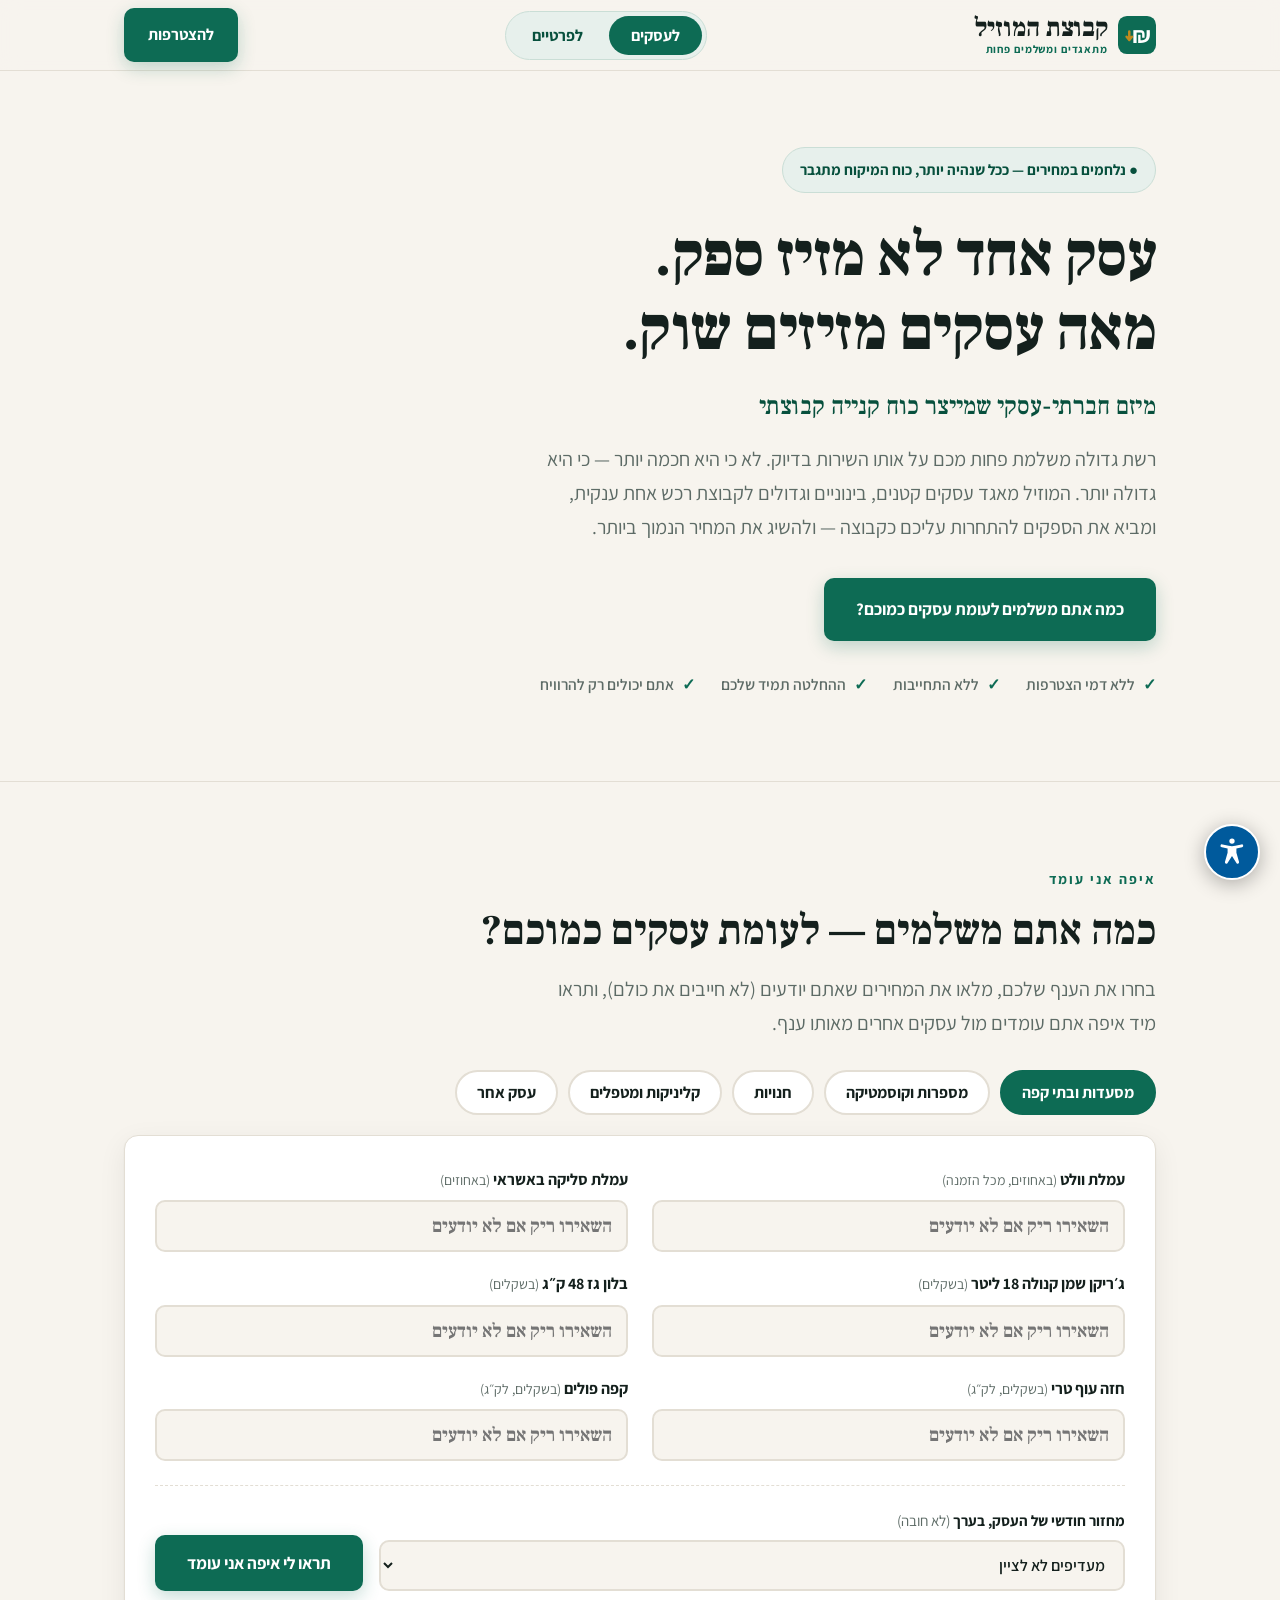
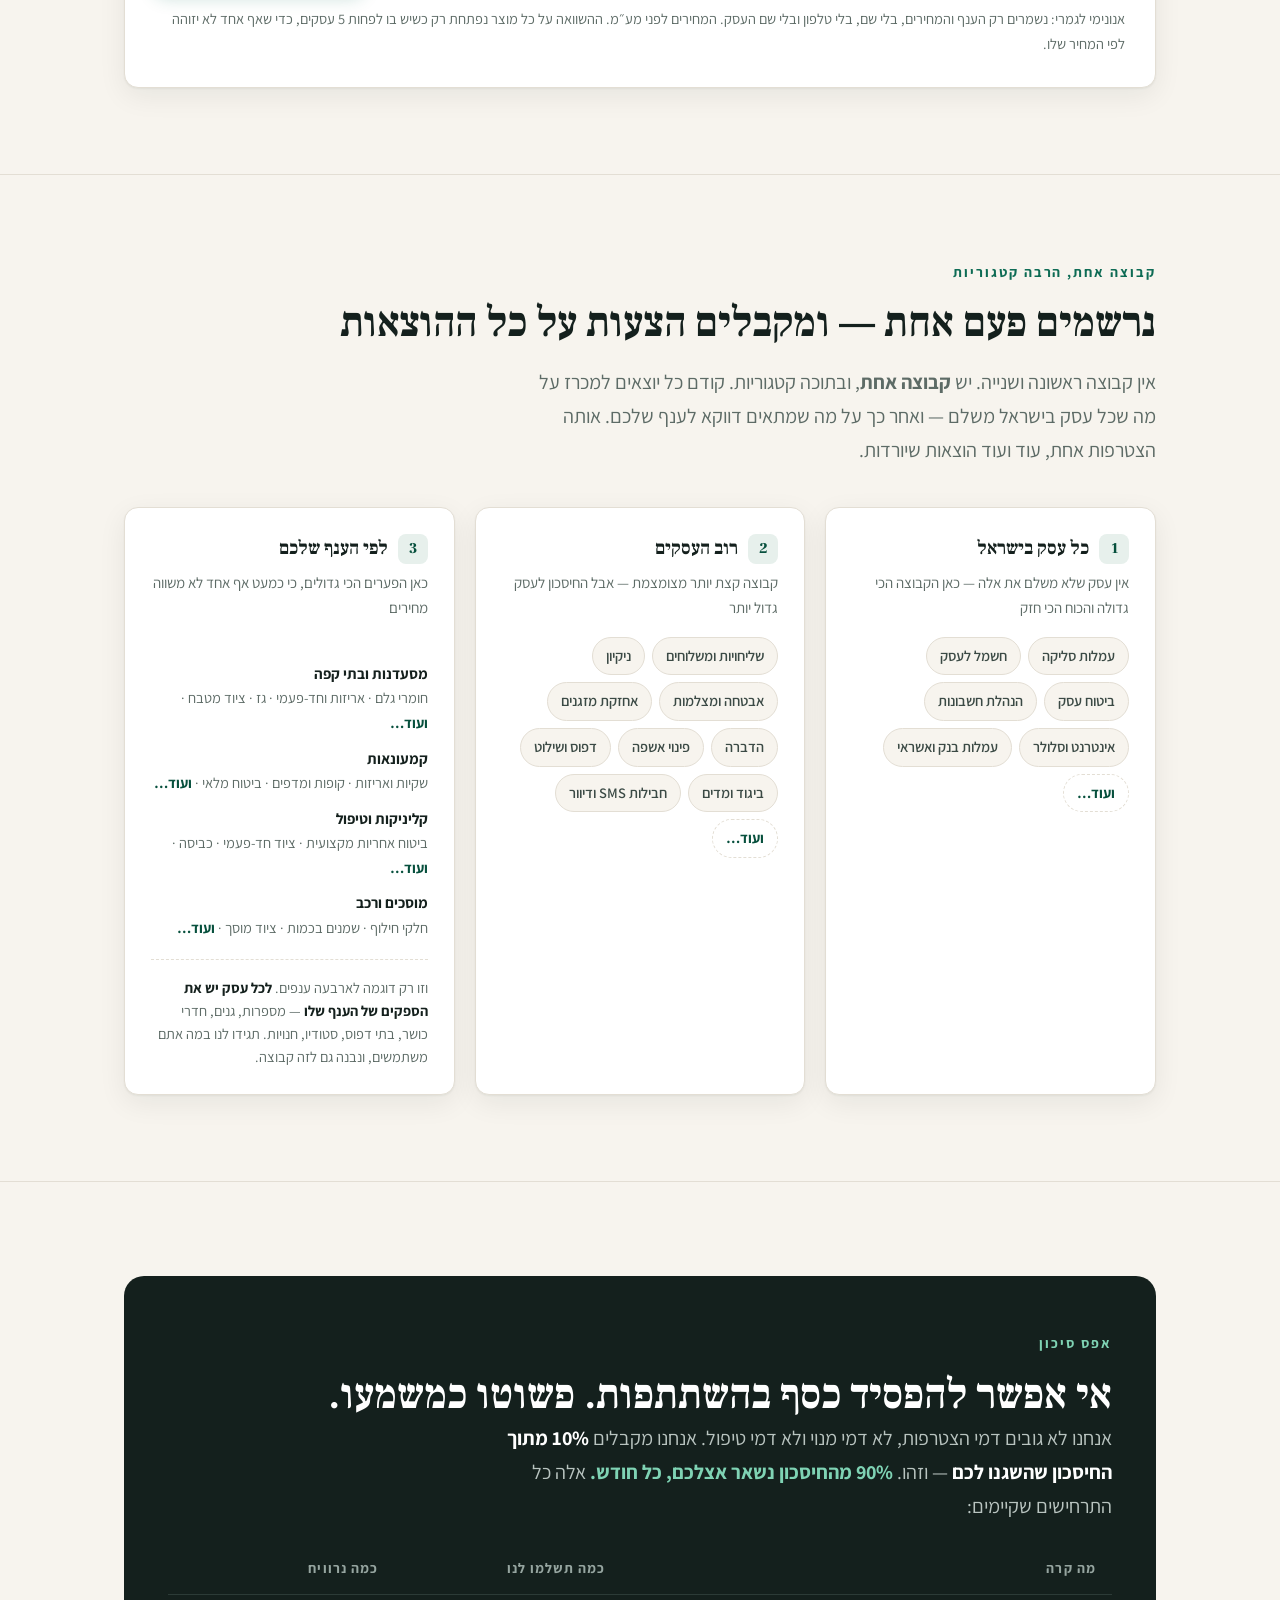
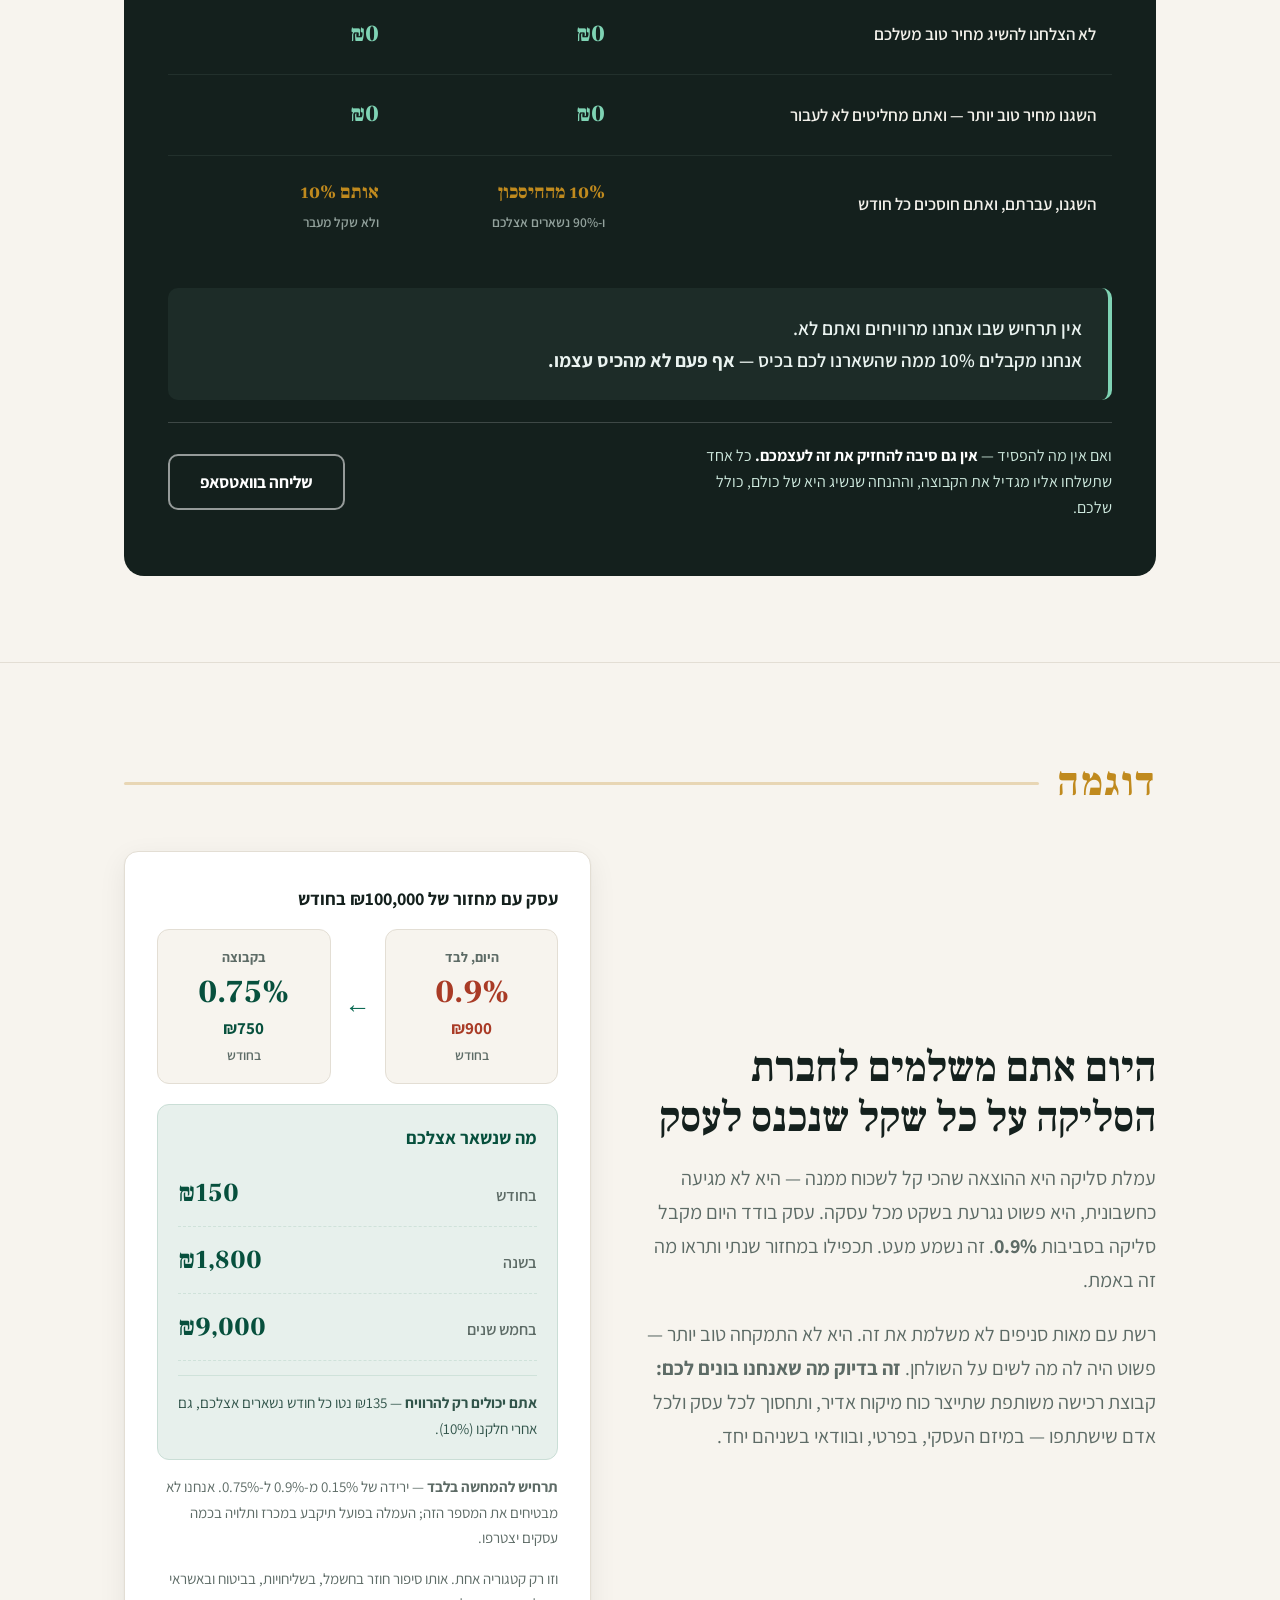
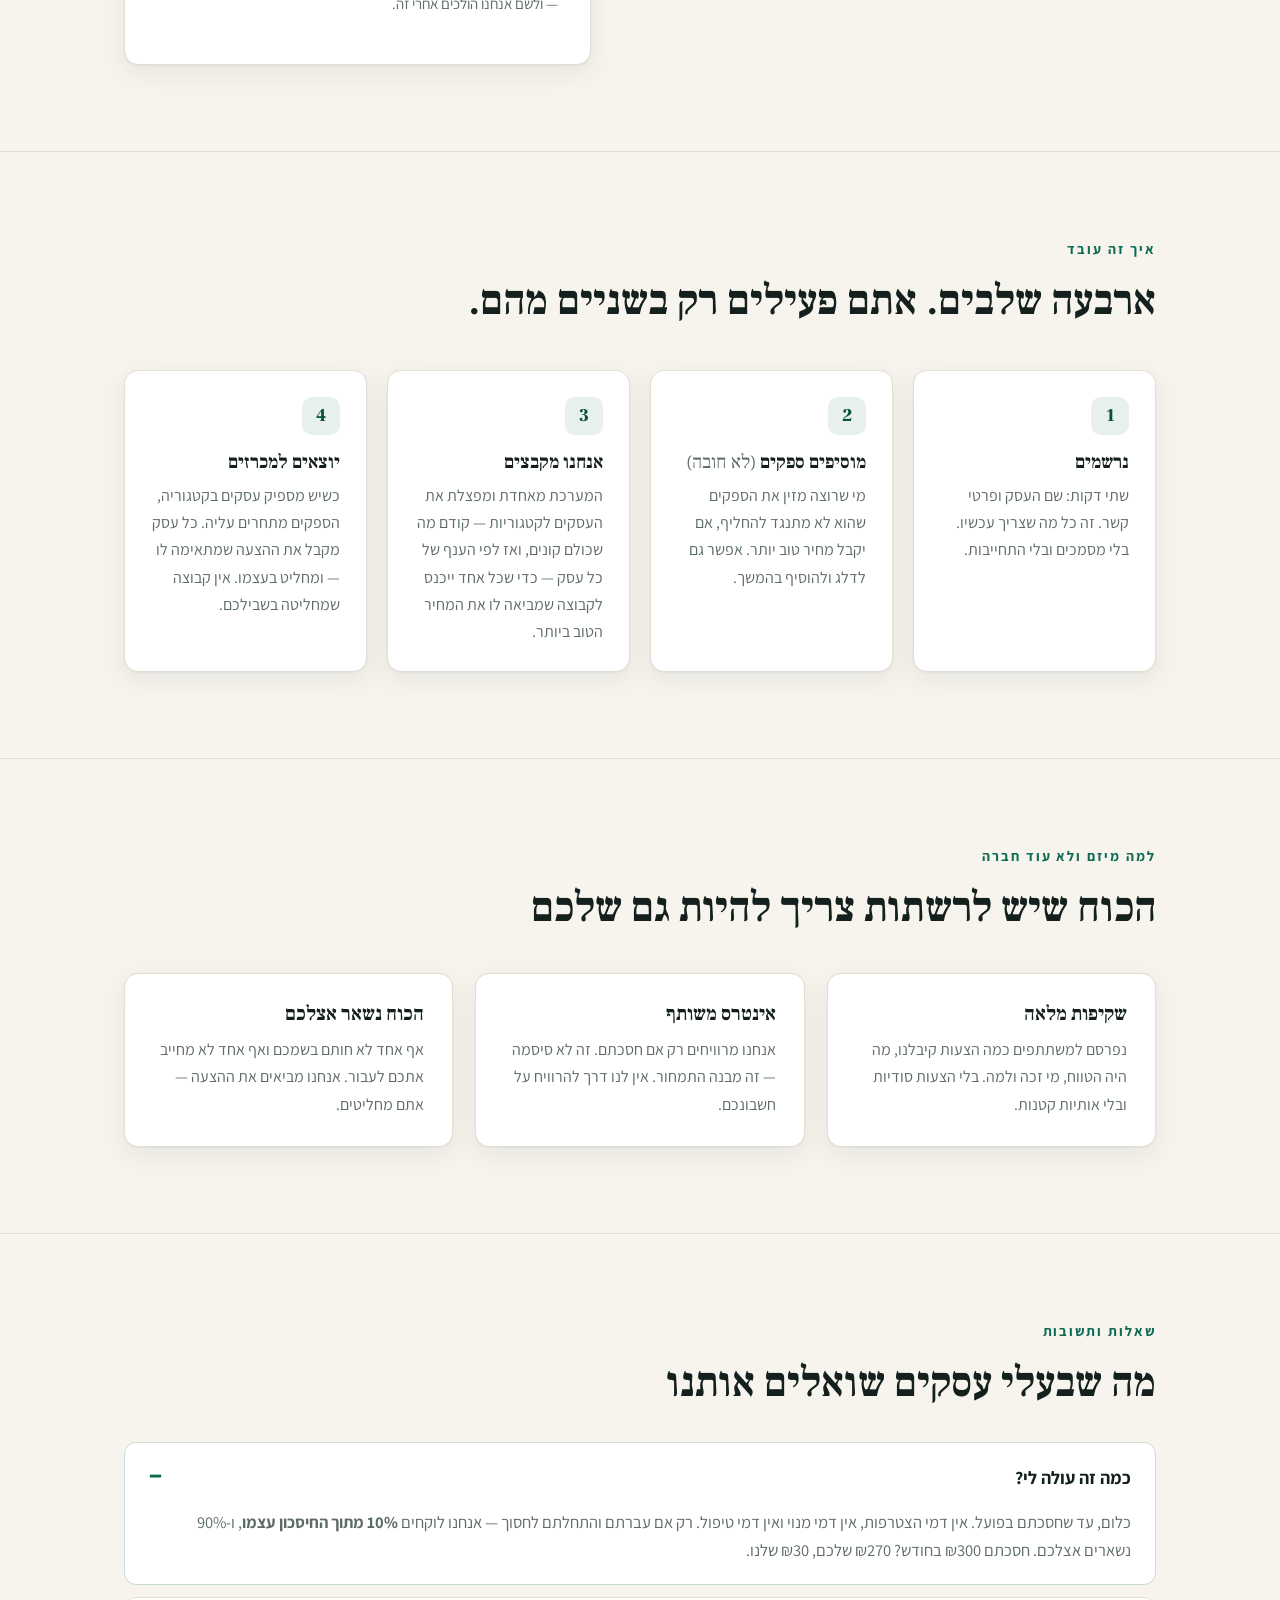
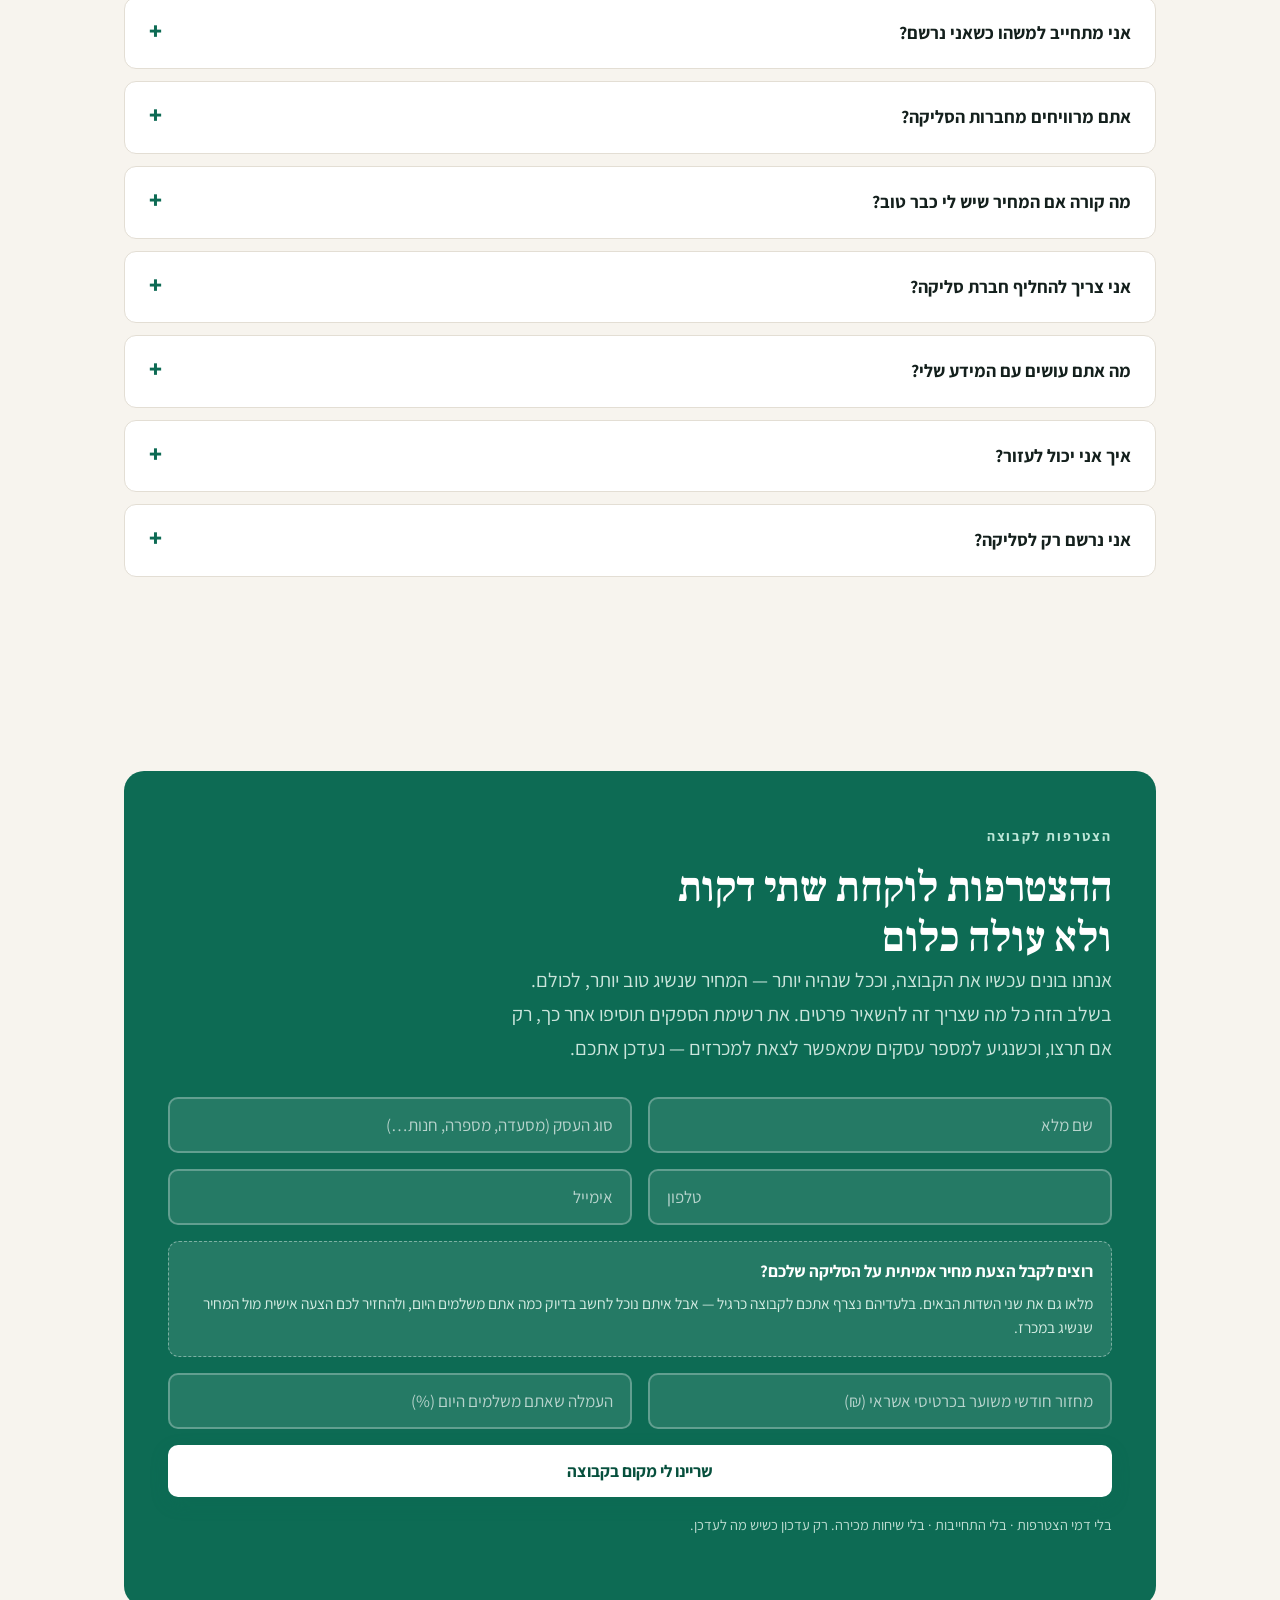
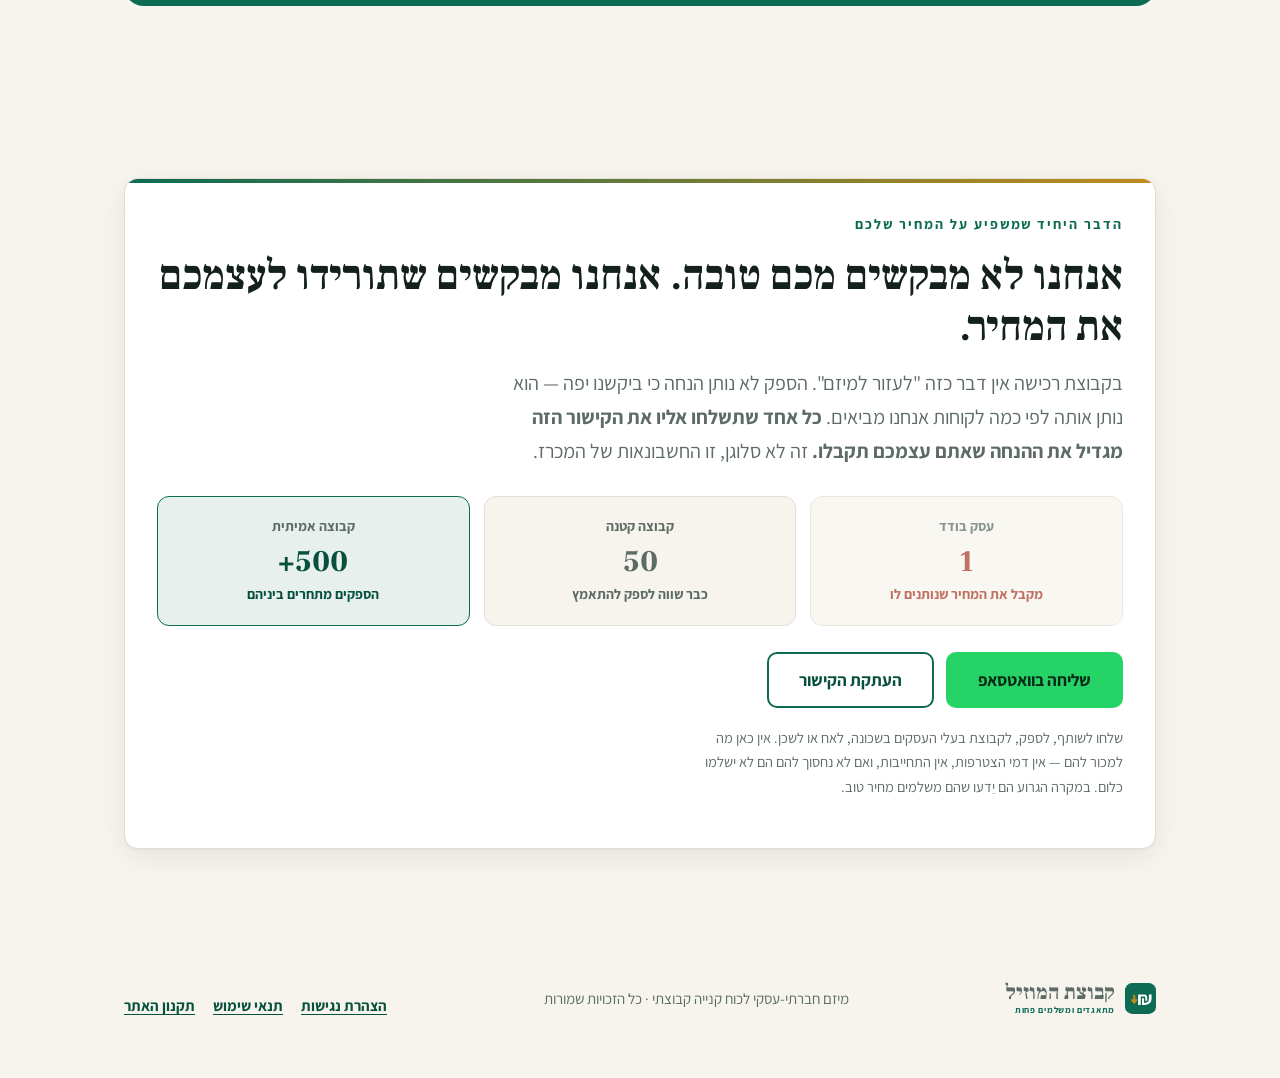
==== commit ca93981a: "איפה אני עומד: השוואת מחירים אנונימית לפי ענף בוחרים ענף (מסעדות, מספרות, חנויות, קליניקות, אחר), ממ" ====
--- a/index.html
+++ b/index.html
@@ -16,16 +16,28 @@
 <meta property="og:locale"      content="he_IL">
 <meta property="og:site_name"   content="קבוצת המוזיל">
 <meta property="og:title"       content="קבוצת המוזיל — מתאגדים ומשלמים פחות. לעסקים ולמשקי בית.">
-<meta property="og:description" content="מיזם חברתי-עסקי לכוח קנייה קבוצתי. מתחילים בעמלות סליקה. בלי דמי הצטרפות ובלי התחייבות — 90% מהחיסכון נשאר אצלכם.">
-<meta property="og:image"       content="https://gingis010-cyber.github.io/hamozil/og-image.png">
+<meta property="og:description" content="מיזם חברתי-עסקי לכוח קנייה קבוצתי. בלי דמי הצטרפות ובלי התחייבות.">
+<meta property="og:image"       content="https://gingis010-cyber.github.io/hamozil/og-image-v2.png">
 <meta property="og:image:width"  content="1200">
 <meta property="og:image:height" content="630">
 <meta property="og:url"         content="https://gingis010-cyber.github.io/hamozil/">
 <meta name="twitter:card"        content="summary_large_image">
 <meta name="twitter:title"       content="קבוצת המוזיל — מתאגדים ומשלמים פחות. לעסקים ולמשקי בית.">
-<meta name="twitter:description" content="מיזם חברתי-עסקי לכוח קנייה קבוצתי. 90% מהחיסכון נשאר אצלכם.">
-<meta name="twitter:image"       content="https://gingis010-cyber.github.io/hamozil/og-image.png">
+<meta name="twitter:description" content="מיזם חברתי-עסקי לכוח קנייה קבוצתי. בלי דמי הצטרפות ובלי התחייבות.">
+<meta name="twitter:image"       content="https://gingis010-cyber.github.io/hamozil/og-image-v2.png">
 <meta name="theme-color" content="#0D6B54">
+<!-- מידע מובנה לגוגל. המוזיל אינו עסק עם כתובת ושעות, ולכן הסוג הוא ארגון,
+     ורק עובדות אמיתיות: שם, תיאור, כתובת האתר והלוגו. -->
+<script type="application/ld+json">
+{
+  "@context": "https://schema.org",
+  "@type": "Organization",
+  "name": "קבוצת המוזיל",
+  "description": "מיזם חברתי-עסקי שמאגד עסקים קטנים ומשקי בית לכוח קנייה קבוצתי. בלי דמי הצטרפות ובלי התחייבות.",
+  "url": "https://gingis010-cyber.github.io/hamozil/",
+  "logo": "https://gingis010-cyber.github.io/hamozil/og-image-v2.png"
+}
+</script>
 <link rel="icon" href="data:image/svg+xml,%3Csvg%20xmlns%3D%22http%3A%2F%2Fwww.w3.org%2F2000%2Fsvg%22%20viewBox%3D%220%200%2064%2064%22%3E%3Crect%20width%3D%2264%22%20height%3D%2264%22%20rx%3D%2214%22%20fill%3D%22%230D6B54%22%2F%3E%3Ctext%20x%3D%2240%22%20y%3D%2245%22%20font-family%3D%22Arial%2CHelvetica%2Csans-serif%22%20font-size%3D%2238%22%20font-weight%3D%22700%22%20fill%3D%22%23ffffff%22%20text-anchor%3D%22middle%22%3E%E2%82%AA%3C%2Ftext%3E%3Cpath%20d%3D%22M19%2026%20L19%2040%20M14.5%2035%20L19%2040.5%20L23.5%2035%22%20fill%3D%22none%22%20stroke%3D%22%23C08A1E%22%20stroke-width%3D%224.2%22%20stroke-linecap%3D%22round%22%20stroke-linejoin%3D%22round%22%2F%3E%3C%2Fsvg%3E">
 <link rel="preconnect" href="https://fonts.googleapis.com">
 <link rel="preconnect" href="https://fonts.gstatic.com" crossorigin>
@@ -134,6 +146,7 @@
     border-radius:999px; font-size:calc(15px * var(--ts,1)); font-weight:700; margin-bottom:26px;
   }
   .hero h1{max-width:19ch}
+  .hero .hero-h{font-size:calc(clamp(34px,5.2vw,62px) * var(--ts,1)); font-weight:900; letter-spacing:-.5px; max-width:19ch}
   .hero .sub{
     font-family:'Frank Ruhl Libre',serif; font-size:calc(clamp(19px,2.2vw,25px) * var(--ts,1));
     color:var(--green-deep); margin:18px 0 8px; font-weight:500;
@@ -283,6 +296,79 @@
   .honest{
     margin-top:22px; font-size:calc(15.5px * var(--ts,1)); color:#31544A; background:#fff; border-radius:10px;
     padding:16px 18px; border:1px dashed #B6D2C7;
+  }
+
+  /* ---------- איפה אני עומד ----------
+     הענפים והמוצרים מגיעים מהאובייקט STANDING בתחתית הקובץ — ענף חדש
+     או מוצר חדש = עריכת הרשימה שם בלבד, בלי לגעת ב-HTML ובלי במסד. */
+  .sectors{display:flex; flex-wrap:wrap; gap:10px; margin-top:30px}
+  .sector{
+    border:2px solid var(--line); background:var(--surface); color:var(--ink); cursor:pointer;
+    font-family:inherit; font-weight:700; font-size:calc(16px * var(--ts,1));
+    padding:10px 20px; border-radius:999px; transition:background .15s ease, border-color .15s ease;
+  }
+  .sector:hover{border-color:var(--green)}
+  .sector[aria-checked="true"]{background:var(--green); border-color:var(--green); color:#fff}
+  .sector:focus-visible{outline:3px solid var(--gold); outline-offset:2px}
+  .sector small{font-weight:600; opacity:.85; font-size:.86em}
+  .st-card{
+    background:var(--surface); border:1px solid var(--line); border-radius:var(--radius);
+    padding:30px; box-shadow:var(--shadow); margin-top:20px;
+  }
+  .st-items{display:grid; grid-template-columns:1fr 1fr; gap:18px 24px}
+  .st-item label{display:block; font-weight:700; font-size:calc(16px * var(--ts,1)); margin-bottom:7px}
+  .st-item label .u{font-weight:400; color:var(--muted); font-size:calc(14px * var(--ts,1))}
+  .st-item input, .st-foot select{
+    width:100%; padding:12px 14px; font-size:calc(19px * var(--ts,1)); font-family:'Frank Ruhl Libre',serif; font-weight:700;
+    border:2px solid var(--line); border-radius:10px; background:var(--paper); color:var(--ink);
+  }
+  .st-foot select{font-family:'Assistant',sans-serif; font-size:calc(16px * var(--ts,1)); font-weight:600}
+  .st-item input:focus, .st-foot select:focus{outline:none; border-color:var(--green); background:#fff}
+  .st-foot{
+    display:grid; grid-template-columns:1fr auto; gap:16px; align-items:end;
+    margin-top:24px; padding-top:22px; border-top:1px dashed var(--line);
+  }
+  .st-foot label{display:block; font-weight:700; font-size:calc(15px * var(--ts,1)); margin-bottom:7px}
+  .st-foot label .u{font-weight:400; color:var(--muted)}
+  .st-foot .btn{white-space:nowrap}
+  .st-privacy{font-size:calc(14.5px * var(--ts,1)); color:var(--muted); margin:16px 0 0}
+  .st-msg{margin:14px 0 0; font-weight:700; color:var(--loss)}
+  .st-res{display:grid; gap:12px; margin-top:22px}
+  .res{background:var(--surface); border:1px solid var(--line); border-radius:12px; padding:18px 20px; box-shadow:var(--shadow)}
+  .res-top{display:flex; justify-content:space-between; align-items:baseline; gap:6px 14px; flex-wrap:wrap}
+  .res-name{font-weight:700; font-size:calc(17px * var(--ts,1))}
+  .res-mine{font-family:'Frank Ruhl Libre',serif; font-weight:900; font-size:calc(22px * var(--ts,1))}
+  .res-mine small{font-family:'Assistant',sans-serif; font-size:calc(13px * var(--ts,1)); font-weight:600; color:var(--muted)}
+  .verdict{display:inline-block; font-weight:700; font-size:calc(14.5px * var(--ts,1)); padding:3px 12px; border-radius:999px; margin-top:8px}
+  .v-hi{background:var(--loss-soft); color:var(--loss)}
+  .v-lo{background:var(--green-soft); color:var(--green-deep)}
+  .v-mid{background:#F1ECE2; color:var(--ink)}
+  .scale{position:relative; height:12px; background:#ECE6DA; border-radius:99px; margin:20px 9px 8px}
+  .scale .band{position:absolute; top:0; bottom:0; background:#AFD1C3; border-radius:99px}
+  .scale .med{position:absolute; top:-5px; bottom:-5px; width:3px; margin-inline-start:-1px; background:var(--green-deep); border-radius:2px}
+  .scale .me{
+    position:absolute; top:50%; width:20px; height:20px; border-radius:50%;
+    transform:translate(50%,-50%); background:var(--gold); border:3px solid #fff; box-shadow:0 1px 5px rgba(20,32,29,.35);
+  }
+  .scale-lbl{display:flex; justify-content:space-between; font-size:calc(13px * var(--ts,1)); color:var(--muted); font-weight:600}
+  .res-txt{font-size:calc(15.5px * var(--ts,1)); color:var(--muted); margin:8px 0 0}
+  .res-txt b{color:var(--ink)}
+  .prog{height:8px; background:#ECE6DA; border-radius:99px; overflow:hidden; margin:14px 0 6px}
+  .prog i{display:block; height:100%; background:var(--gold); border-radius:99px}
+  .st-cta{background:var(--green-soft); border:1px solid #CADED6; border-radius:var(--radius); padding:26px; margin-top:16px}
+  .st-cta h3{margin-bottom:8px}
+  .st-cta p{color:#31544A; margin:0}
+  .st-cta .acts{display:flex; flex-wrap:wrap; gap:12px; margin-top:18px}
+  /* .btn-ghost הכללי בדף לבן (נועד לרקע הירוק הכהה) — כאן הרקע בהיר */
+  .st-cta .btn-ghost{border-color:var(--green-deep); color:var(--green-deep); background:transparent}
+  .st-cta .btn-ghost:hover{background:var(--green-deep); color:#fff; border-color:var(--green-deep)}
+  @media (max-width:700px){
+    .st-card{padding:22px 18px}
+    .st-items{grid-template-columns:1fr}
+    .st-foot{grid-template-columns:1fr}
+    .st-foot .btn{width:100%}
+    .st-cta .acts .btn{width:100%; text-align:center}
+    .sector{padding:9px 16px; font-size:calc(15px * var(--ts,1))}
   }
 
   /* ---------- שלוש השכבות ---------- */
@@ -665,11 +751,55 @@
     המוזיל מאגד עסקים קטנים, בינוניים וגדולים לקבוצת רכש אחת ענקית, ומביא את הספקים
     להתחרות עליכם כקבוצה — ולהשיג את המחיר הנמוך ביותר.
   </p>
+  <div class="cta-row">
+    <a href="#standing" class="btn btn-primary">כמה אתם משלמים לעומת עסקים כמוכם?</a>
+  </div>
   <div class="trust" style="margin-top:30px">
     <span><b class="tick">✓</b> ללא דמי הצטרפות</span>
     <span><b class="tick">✓</b> ללא התחייבות</span>
     <span><b class="tick">✓</b> ההחלטה תמיד שלכם</span>
     <span><b class="tick">✓</b> אתם יכולים רק להרוויח</span>
+  </div>
+</section>
+
+<!-- ==================== איפה אני עומד ====================
+     הענפים, המוצרים והיחידות יושבים ב-STANDING בתחתית הקובץ.
+     ה-HTML כאן הוא רק שלד — התוכן נבנה מהרשימה. -->
+<section class="section" id="standing">
+  <div class="wrap">
+    <div class="eyebrow">איפה אני עומד</div>
+    <h2>כמה אתם משלמים — לעומת עסקים כמוכם?</h2>
+    <p class="lead" style="margin-top:16px">
+      בחרו את הענף שלכם, מלאו את המחירים שאתם יודעים (לא חייבים את כולם),
+      ותראו מיד איפה אתם עומדים מול עסקים אחרים מאותו ענף.
+    </p>
+
+    <div class="sectors" id="stSectors" role="radiogroup" aria-label="הענף שלכם"></div>
+
+    <form class="st-card" id="stForm" novalidate>
+      <div class="st-items" id="stItems"></div>
+      <div class="st-foot">
+        <div>
+          <label for="stSize">מחזור חודשי של העסק, בערך <span class="u">(לא חובה)</span></label>
+          <select id="stSize">
+            <option value="">מעדיפים לא לציין</option>
+            <option value="s1">עד 50 אלף ₪</option>
+            <option value="s2">50 עד 150 אלף ₪</option>
+            <option value="s3">150 עד 500 אלף ₪</option>
+            <option value="s4">מעל 500 אלף ₪</option>
+          </select>
+        </div>
+        <button type="submit" class="btn btn-primary" id="stGo">תראו לי איפה אני עומד</button>
+      </div>
+      <p class="st-msg" id="stMsg" role="alert" hidden></p>
+      <p class="st-privacy">
+        אנונימי לגמרי: נשמרים רק הענף והמחירים, בלי שם, בלי טלפון ובלי שם העסק.
+        המחירים לפני מע״מ. ההשוואה על כל מוצר נפתחת רק כשיש בו לפחות 5 עסקים,
+        כדי שאף אחד לא יזוהה לפי המחיר שלו.
+      </p>
+    </form>
+
+    <div id="stOut" aria-live="polite"></div>
   </div>
 </section>
 
@@ -829,7 +959,9 @@
 <!-- ==================== הירו — פרטי ==================== -->
 <section class="wrap hero">
   <div class="badge">● נלחמים במחירים — ככל שנהיה יותר, כוח המיקוח מתגבר</div>
-  <h1>משפחה אחת לא מזיזה ספק.<br>אלף משפחות מזיזות שוק.</h1>
+  <!-- כותרת ראשית אחת בלבד בעמוד (גוגל ונגישות): של העסקים היא h1,
+       וזו מעוצבת זהה אבל מסומנת h2, כי שתי התצוגות יושבות באותו עמוד -->
+  <h2 class="hero-h">משפחה אחת לא מזיזה ספק.<br>אלף משפחות מזיזות שוק.</h2>
   <div class="sub">מיזם חברתי שמייצר כוח קנייה קבוצתי למשקי בית</div>
   <p class="lead">
     על החשמל, הסלולר, האינטרנט והביטוחים אתם משלמים את המחיר של לקוח בודד.
@@ -1654,6 +1786,7 @@
       <ul>
         <li>הפרטים שתמסרו ישמשו ליצירת קשר ולניהול השתתפותכם בקבוצה בלבד.</li>
         <li>לספקים מועברים <b>נתונים מצרפיים בלבד</b> — כגון מספר המשתתפים והיקף הצריכה הכולל.</li>
+        <li>בהשוואת המחירים ("איפה אני עומד") נשמרים הענף, המחירים וגודל העסק אם נמסר — בלי שם, בלי טלפון ובלי שם העסק. השוואה על מוצר מוצגת רק כשיש בו לפחות 5 עסקים, ומוצגים בה טווחים ולא מחירים של עסק מסוים. כדי שתיקון מחיר לא ייספר פעמיים, הדפדפן שומר אצלכם מזהה אקראי שאינו מזהה אתכם.</li>
         <li>פרטים מזהים של משתתף לא יימסרו לספק ללא הסכמה מפורשת ומראש של אותו משתתף.</li>
         <li>לא נמכור, נשכיר או נסחר במידע שלכם, ולא נעביר אותו לצד שלישי לצרכי שיווק.</li>
         <li>ניתן לבקש בכל עת עיון במידע, תיקונו או מחיקתו והסרה מרשימת הדיוור, בפנייה לערוצי הקשר שבאתר. הבקשה תטופל בתוך זמן סביר.</li>
@@ -1707,8 +1840,8 @@
    הכנסת שורה — הוא אינו יכול לקרוא דבר. עד שיוגדר, ההרשמה ממשיכה
    לעבוד בדיוק כמו קודם דרך וואטסאפ. */
 const DB = {
-  url: '',   // https://xxxxxxxx.supabase.co
-  key: '',   // anon public
+  url: 'https://wcufbluejqrywnbkjigv.supabase.co',
+  key: 'eyJhbGciOiJIUzI1NiIsInR5cCI6IkpXVCJ9.eyJpc3MiOiJzdXBhYmFzZSIsInJlZiI6IndjdWZibHVlanFyeXduYmtqaWd2Iiwicm9sZSI6ImFub24iLCJpYXQiOjE3ODI3NjE4MDMsImV4cCI6MjA5ODMzNzgwM30.37vItEnurx6DzozVXpe8Y86ORuHo_oHJAFNR1Oon-dk',
   table: 'hamozil_leads',
 };
 
@@ -1789,7 +1922,7 @@
   t.addEventListener('click', () => setView(t.dataset.view, true)));
 
 /* קישור ישיר לצד הפרטי: hamozil.com/#private */
-if (location.hash === '#private') setView('private');
+if (location.hash.startsWith('#private')) setView('private');
 
 /* -----------------------------------------------------------------
    חיסכון מצטבר על פני כמה קטגוריות.
@@ -1962,7 +2095,8 @@
 
 function shareUrl() {
   const q = myRef ? '?ref=' + encodeURIComponent(myRef) : '';
-  return SITE + q + (VIEW === 'private' ? '#private' : '');
+  const root = SITE.replace(/(business|private)\/$/, '');
+  return root + (VIEW === 'private' ? 'private/' : 'business/') + q;
 }
 
 /* הנוסח נכתב כדי שיהיה נוח להעביר אותו הלאה — לא כבקשה אישית,
@@ -2039,6 +2173,287 @@
 }
 
 /* -----------------------------------------------------------------
+   איפה אני עומד — השוואת מחירים אנונימית לפי ענף.
+
+   כל התוכן נבנה מהרשימה הזו. ענף חדש או מוצר חדש = שורה חדשה כאן,
+   בלי לגעת ב-HTML ובלי במסד (המסד מקבל כל ענף וכל מוצר).
+   key של ענף ושל מוצר: אותיות אנגליות קטנות, ספרות וקו תחתון בלבד.
+   unit: 'pct' לאחוזים, 'ils' לשקלים. per: "לחודש", "לק״ג" וכו'.
+   מוצר טוב להשוואה = משהו שכל עסק בענף קונה באותה יחידה בדיוק.
+------------------------------------------------------------------ */
+const CLEARING = { key: 'clearing_pct', name: 'עמלת סליקה באשראי', unit: 'pct', max: 5 };
+const BOOKING  = { key: 'booking_app_month', name: 'אפליקציית זימון תורים', unit: 'ils', per: 'לחודש' };
+const GLOVES   = { key: 'gloves_nitrile_100', name: 'כפפות ניטריל, קופסה של 100', unit: 'ils' };
+
+const STANDING = {
+  need: 5,            // מאיזה מספר עסקים נפתחת ההשוואה על מוצר (חייב להתאים למסד)
+  rpc: 'hamozil_share_prices',
+  counts: 'hamozil_sector_counts',
+  sectors: [
+    { key: 'food', name: 'מסעדות ובתי קפה', short: 'המסעדות ובתי הקפה', items: [
+      { key: 'wolt_pct', name: 'עמלת וולט', unit: 'pct', per: 'מכל הזמנה', max: 60 },
+      CLEARING,
+      { key: 'canola_oil_18l', name: 'ג׳ריקן שמן קנולה 18 ליטר', unit: 'ils' },
+      { key: 'gas_cylinder_48kg', name: 'בלון גז 48 ק״ג', unit: 'ils' },
+      { key: 'chicken_breast_kg', name: 'חזה עוף טרי', unit: 'ils', per: 'לק״ג' },
+      { key: 'coffee_beans_kg', name: 'קפה פולים', unit: 'ils', per: 'לק״ג' },
+    ]},
+    { key: 'beauty', name: 'מספרות וקוסמטיקה', short: 'המספרות והקוסמטיקה', items: [
+      CLEARING, BOOKING, GLOVES,
+      { key: 'towel_laundry_kg', name: 'כביסת מגבות', unit: 'ils', per: 'לק״ג' },
+    ]},
+    { key: 'retail', name: 'חנויות', short: 'החנויות', items: [
+      CLEARING,
+      { key: 'pos_system_month', name: 'מערכת קופה', unit: 'ils', per: 'לחודש' },
+      { key: 'till_roll_80mm', name: 'גליל נייר לקופה 80 מ״מ', unit: 'ils', per: 'לגליל' },
+      { key: 'courier_parcel_5kg', name: 'משלוח חבילה עד 5 ק״ג', unit: 'ils', per: 'למשלוח' },
+    ]},
+    { key: 'clinic', name: 'קליניקות ומטפלים', short: 'הקליניקות והמטפלים', items: [
+      CLEARING, BOOKING, GLOVES,
+      { key: 'couch_paper_roll', name: 'נייר למיטת טיפולים', unit: 'ils', per: 'לגליל' },
+      { key: 'liability_insurance_year', name: 'ביטוח אחריות מקצועית', unit: 'ils', per: 'לשנה' },
+    ]},
+    { key: 'general', name: 'עסק אחר', short: 'העסקים', items: [
+      CLEARING,
+      { key: 'bookkeeping_month', name: 'הנהלת חשבונות', unit: 'ils', per: 'לחודש' },
+      { key: 'internet_phone_month', name: 'אינטרנט וטלפון לעסק', unit: 'ils', per: 'לחודש' },
+      { key: 'business_insurance_year', name: 'ביטוח עסק', unit: 'ils', per: 'לשנה' },
+    ]},
+  ],
+};
+
+const stEl = id => document.getElementById(id);
+const stNum = v => (+v).toLocaleString('he-IL', { maximumFractionDigits: 2 });
+const stFmt = (it, v) => it.unit === 'pct' ? stNum(v) + '%' : '₪' + stNum(v);
+const stStill = () => document.documentElement.classList.contains('a11y-motion') ||
+                      window.matchMedia('(prefers-reduced-motion: reduce)').matches;
+
+/* מזהה אקראי של הדפדפן — כדי שמי שמתקן מחיר לא ייספר פעמיים.
+   הוא לא מזהה אדם, ונשמר רק אצל הגולש. בלי אחסון (גלישה פרטית) — מזהה לביקור הזה. */
+let stTmpDevice = '';
+function stDevice() {
+  const make = () => (window.crypto && crypto.randomUUID)
+    ? crypto.randomUUID()
+    : 'd' + Date.now().toString(36) + Math.random().toString(36).slice(2, 12);
+  try {
+    let d = localStorage.getItem('hz_device');
+    if (!d) { d = make(); localStorage.setItem('hz_device', d); }
+    return d;
+  } catch (e) {
+    return stTmpDevice || (stTmpDevice = make());
+  }
+}
+function stLoad(key) {
+  try { return JSON.parse(localStorage.getItem('hz_prices_' + key) || '{}') || {}; }
+  catch (e) { return {}; }
+}
+function stKeep(key, vals) {
+  try { localStorage.setItem('hz_prices_' + key, JSON.stringify(vals)); } catch (e) {}
+}
+
+let stSector = null;
+let stCounts = {};
+
+function stRpc(fn, body) {
+  return fetch(DB.url + '/rest/v1/rpc/' + fn, {
+    method: 'POST',
+    headers: {
+      apikey: DB.key,
+      Authorization: 'Bearer ' + DB.key,
+      'Content-Type': 'application/json',
+    },
+    body: JSON.stringify(body || {}),
+  }).then(r => r.ok ? r.json() : Promise.reject(new Error('http ' + r.status)));
+}
+
+function stChips() {
+  stEl('stSectors').innerHTML = STANDING.sectors.map(s => {
+    const n = stCounts[s.key];
+    const on = stSector && stSector.key === s.key;
+    return `<button type="button" class="sector" role="radio" data-sector="${s.key}"
+              aria-checked="${on}" tabindex="${on ? 0 : -1}">${s.name}${n ? ` <small>· ${stNum(n)} עסקים</small>` : ''}</button>`;
+  }).join('');
+}
+
+function stPick(key, focus) {
+  stSector = STANDING.sectors.find(s => s.key === key) || STANDING.sectors[0];
+  stChips();
+  const saved = stLoad(stSector.key);
+  stEl('stItems').innerHTML = stSector.items.map(it => {
+    const unit = it.unit === 'pct' ? 'באחוזים' : 'בשקלים';
+    return `<div class="st-item">
+        <label for="st_${it.key}">${it.name} <span class="u">(${unit}${it.per ? ', ' + it.per : ''})</span></label>
+        <input id="st_${it.key}" data-item="${it.key}" type="number" inputmode="decimal" min="0" step="any"
+               placeholder="השאירו ריק אם לא יודעים" value="${saved[it.key] != null ? saved[it.key] : ''}">
+      </div>`;
+  }).join('');
+  stEl('stOut').innerHTML = '';
+  stEl('stMsg').hidden = true;
+  if (focus) {
+    const b = document.querySelector(`.sector[data-sector="${stSector.key}"]`);
+    if (b) b.focus();
+  }
+}
+
+function stSay(msg) {
+  stEl('stMsg').textContent = msg;
+  stEl('stMsg').hidden = !msg;
+}
+
+function stRow(it, r, need) {
+  const mine = stFmt(it, r.mine);
+  const per = it.per ? ` <small>${it.per}</small>` : '';
+
+  if (!r.open) {
+    const pct = Math.min(100, Math.round(r.n / need * 100));
+    const txt = r.n <= 1
+      ? `אתם הראשונים ששיתפו את המוצר הזה בענף. ההשוואה תיפתח כשיגיעו ${need} עסקים.`
+      : `שיתפו עד עכשיו <b>${r.n} מתוך ${need}</b> עסקים שצריך כדי לפתוח את ההשוואה על המוצר הזה.`;
+    return `<div class="res">
+        <div class="res-top"><span class="res-name">${it.name}</span><span class="res-mine">${mine}${per}</span></div>
+        <span class="verdict v-mid">ההשוואה עוד לא נפתחה</span>
+        <div class="prog" aria-hidden="true"><i style="width:${pct}%"></i></div>
+        <p class="res-txt">${txt} המחירים שלכם שמורים בדפדפן — כשתחזרו לדף ותלחצו שוב, תראו את התוצאה.</p>
+      </div>`;
+  }
+
+  let cls = 'v-mid', word = 'באמצע הענף';
+  if (r.mine > r.p75) { cls = 'v-hi'; word = 'יקר מרוב העסקים בענף'; }
+  else if (r.mine < r.p25) { cls = 'v-lo'; word = 'זול מרוב העסקים בענף'; }
+
+  /* הסקאלה: מימין הזול, משמאל היקר (כיוון הקריאה בעברית) */
+  let lo = Math.min(r.p25, r.mine), hi = Math.max(r.p75, r.mine);
+  const pad = (hi - lo) * 0.15 || Math.abs(hi) * 0.1 || 1;
+  lo = Math.max(0, lo - pad); hi = hi + pad;
+  const pos = v => ((v - lo) / (hi - lo) * 100).toFixed(1);
+  const bandW = Math.max(2, pos(r.p75) - pos(r.p25));
+
+  const gap = r.mine > r.median
+    ? ` אם תגיעו לאמצע, זה <b>${stFmt(it, r.mine - r.median)} פחות</b>${it.per ? ' ' + it.per : ''}.`
+    : '';
+
+  return `<div class="res">
+      <div class="res-top"><span class="res-name">${it.name}</span><span class="res-mine">${mine}${per}</span></div>
+      <span class="verdict ${cls}">${word}</span>
+      <div class="scale" role="img" aria-label="רוב העסקים משלמים בין ${stFmt(it, r.p25)} ל-${stFmt(it, r.p75)}, ואתם ${mine}">
+        <span class="band" style="inset-inline-start:${pos(r.p25)}%; width:${bandW}%"></span>
+        <span class="med" style="inset-inline-start:${pos(r.median)}%"></span>
+        <span class="me" style="inset-inline-start:${pos(r.mine)}%"></span>
+      </div>
+      <div class="scale-lbl" aria-hidden="true"><span>זול יותר</span><span>יקר יותר</span></div>
+      <p class="res-txt">מתוך <b>${r.n}</b> עסקים ששיתפו: <b>${r.lower}</b> משלמים פחות מכם ו-<b>${r.higher}</b> משלמים יותר.
+        רוב העסקים משלמים בין <b>${stFmt(it, r.p25)}</b> ל-<b>${stFmt(it, r.p75)}</b>, והאמצע הוא <b>${stFmt(it, r.median)}</b>.${gap}</p>
+    </div>`;
+}
+
+function stShow(data) {
+  const s = stSector;
+  const rows = s.items.filter(it => data.items && data.items[it.key])
+                      .map(it => stRow(it, data.items[it.key], data.need || STANDING.need));
+  stEl('stOut').innerHTML = `
+    <div class="st-res">
+      <h3 style="margin-top:8px">התוצאה שלכם · ${s.name}</h3>
+      ${rows.join('')}
+    </div>
+    <div class="st-cta">
+      <h3>רוצים לשלם פחות על הסל הזה?</h3>
+      <p>כשיצטרפו מספיק עסקים מ${s.short}, נצא בשמם למכרז מול הספקים על סל המוצרים הזה,
+         ונפרסם את התוצאה בשקיפות. בלי דמי הצטרפות, ואנחנו מקבלים רק 10% ממה שתחסכו.</p>
+      <div class="acts">
+        <button type="button" class="btn btn-primary" id="stJoin">להצטרף לקבוצת הרכש</button>
+        <button type="button" class="btn btn-ghost" id="stShare">לשלוח לעוד בעל עסק מהענף</button>
+      </div>
+    </div>`;
+  stEl('stJoin').addEventListener('click', stToJoin);
+  stEl('stShare').addEventListener('click', stShareSector);
+  stEl('stOut').scrollIntoView({ behavior: stStill() ? 'auto' : 'smooth', block: 'start' });
+}
+
+async function stSubmit(e) {
+  e.preventDefault();
+  stSay('');
+  const vals = {};
+  for (const it of stSector.items) {
+    const raw = (stEl('st_' + it.key).value || '').trim();
+    if (!raw) continue;
+    const v = +raw;
+    const max = it.max || 1000000;
+    if (!isFinite(v) || v <= 0 || v > max) {
+      stSay(`המספר ב"${it.name}" לא נראה סביר. ` +
+            (it.unit === 'pct' ? 'אחוזים כותבים כמספר בלבד, למשל 1.2' : 'כותבים את המחיר בשקלים, בלי סימנים'));
+      stEl('st_' + it.key).focus();
+      return;
+    }
+    vals[it.key] = Math.round(v * 100) / 100;
+  }
+  if (!Object.keys(vals).length) {
+    stSay('מלאו לפחות מחיר אחד — מספיק אחד שאתם יודעים.');
+    return;
+  }
+  stKeep(stSector.key, vals);
+
+  const btn = stEl('stGo');
+  const label = btn.textContent;
+  btn.disabled = true;
+  btn.textContent = 'בודקים…';
+  try {
+    const data = await stRpc(STANDING.rpc, {
+      p_sector: stSector.key,
+      p_device: stDevice(),
+      p_items: vals,
+      p_size: stEl('stSize').value || null,
+    });
+    if (!data || !data.ok) throw new Error((data && data.error) || 'failed');
+    stShow(data);
+  } catch (err) {
+    stSay('משהו לא עבד בשמירה. נסו שוב בעוד רגע.');
+  } finally {
+    btn.disabled = false;
+    btn.textContent = label;
+  }
+}
+
+function stToJoin() {
+  if (VIEW !== 'business') setView('business');
+  const biz = stEl('f_biz');
+  if (biz && !biz.value.trim() && stSector.key !== 'general') biz.value = stSector.name;
+  stEl('join').scrollIntoView({ behavior: stStill() ? 'auto' : 'smooth', block: 'start' });
+  stEl('f_name').focus({ preventScroll: true });
+}
+
+function stShareSector() {
+  const root = SITE.replace(/(business|private)\/$/, '');
+  const url = root + '?s=' + stSector.key + '#standing';
+  const text = `בדקתי כמה אני משלם לעומת עסקים אחרים בענף שלי (${stSector.name}). ` +
+               'זה אנונימי לגמרי, בלי שם ובלי טלפון, וכל עסק שמשתף מקרב את ההשוואה לכולנו:';
+  window.open('https://wa.me/?text=' + encodeURIComponent(text + '\n' + url), '_blank');
+}
+
+/* בחירת ענף: לחיצה, וגם חיצים במקלדת כמו בקבוצת כפתורי בחירה רגילה */
+stEl('stSectors').addEventListener('click', e => {
+  const b = e.target.closest('.sector');
+  if (b) stPick(b.dataset.sector, true);
+});
+stEl('stSectors').addEventListener('keydown', e => {
+  if (!['ArrowLeft', 'ArrowRight', 'ArrowUp', 'ArrowDown'].includes(e.key)) return;
+  e.preventDefault();
+  const list = STANDING.sectors;
+  const i = list.findIndex(s => s.key === stSector.key);
+  /* בעברית החץ השמאלי מתקדם */
+  const step = (e.key === 'ArrowLeft' || e.key === 'ArrowDown') ? 1 : -1;
+  stPick(list[(i + step + list.length) % list.length].key, true);
+});
+stEl('stForm').addEventListener('submit', stSubmit);
+
+/* ענף מהקישור (?s=food), אחרת הראשון ברשימה */
+stPick(new URLSearchParams(location.search).get('s') || STANDING.sectors[0].key);
+
+/* כמה עסקים כבר שיתפו בכל ענף — מוצג רק מ-5 ומעלה. בשקט אם נכשל. */
+stRpc(STANDING.counts).then(c => {
+  if (c && typeof c === 'object') { stCounts = c; stChips(); }
+}).catch(() => {});
+
+/* -----------------------------------------------------------------
    חזרה לראש העמוד.
    מופיע רק אחרי גלילה של מסך שלם, ומכבד את מצב "עצירת תנועה"
    וגם את העדפת מערכת ההפעלה להפחתת תנועה.
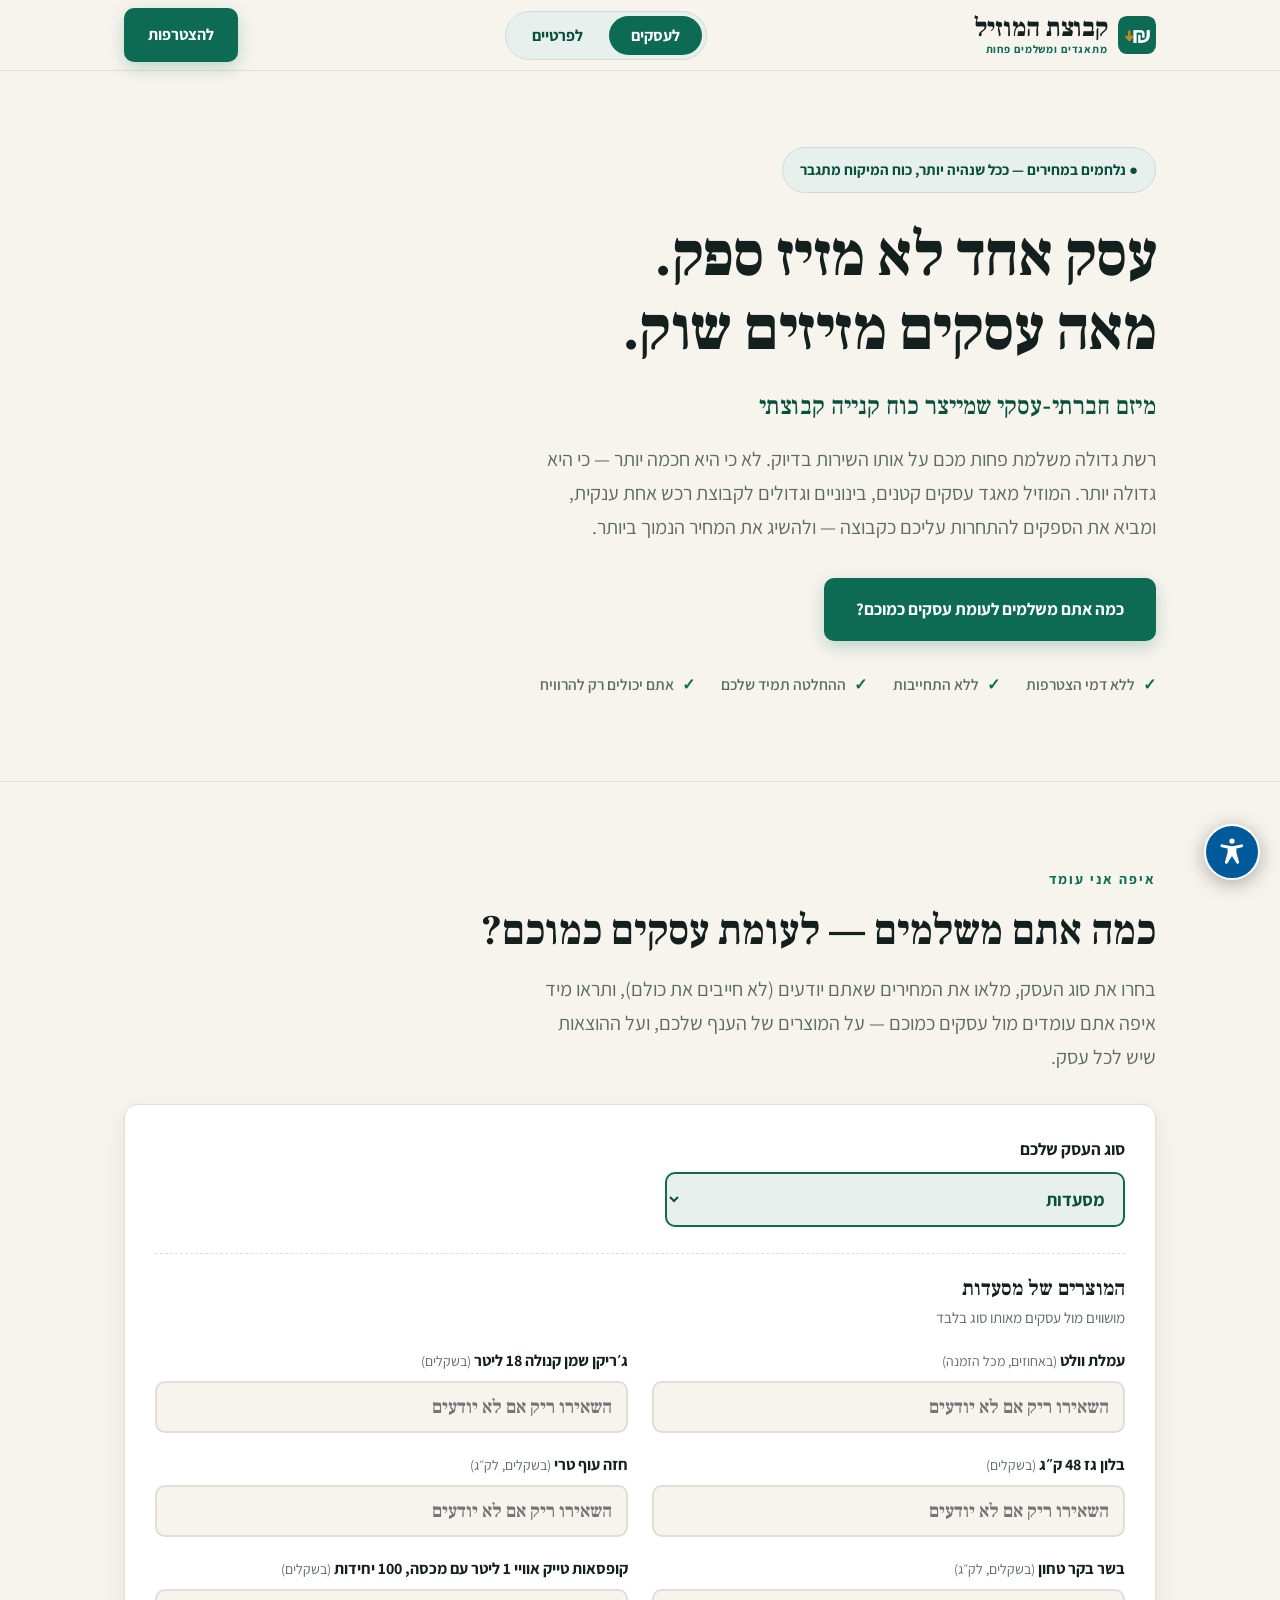
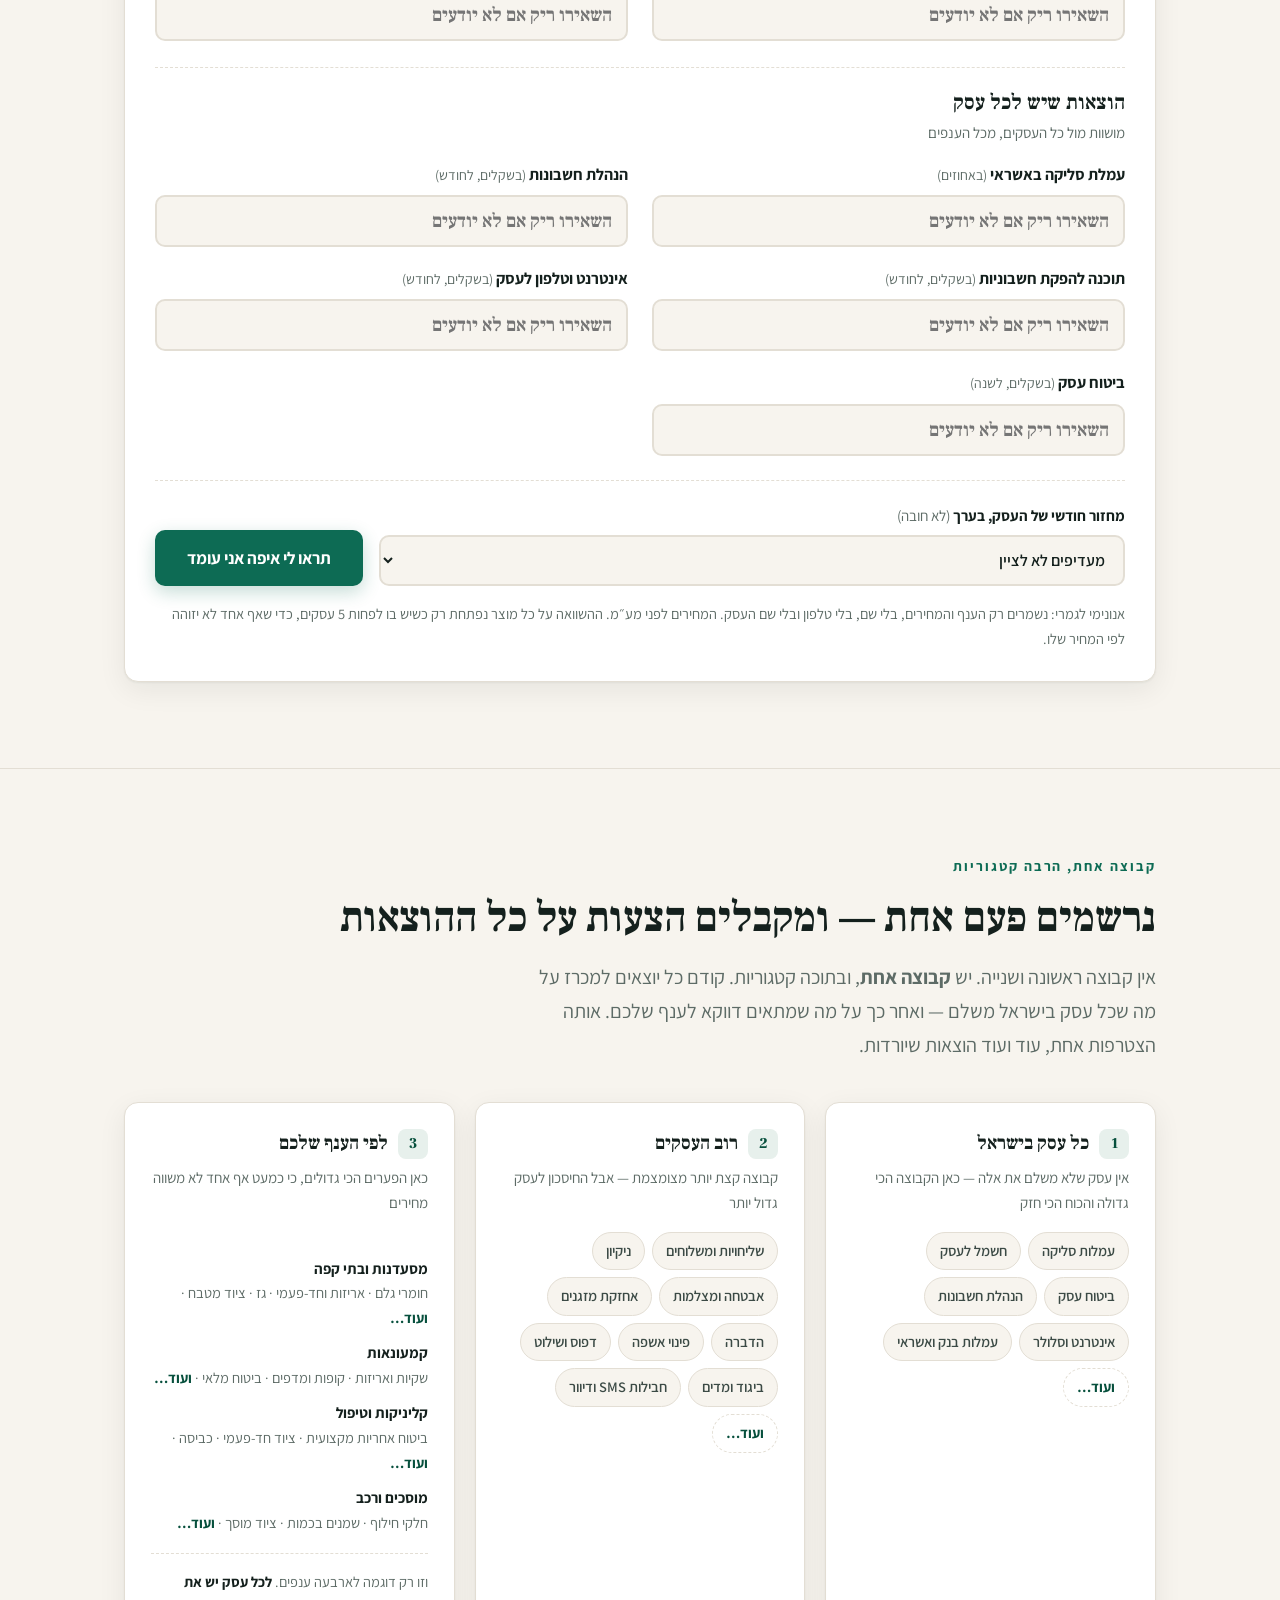
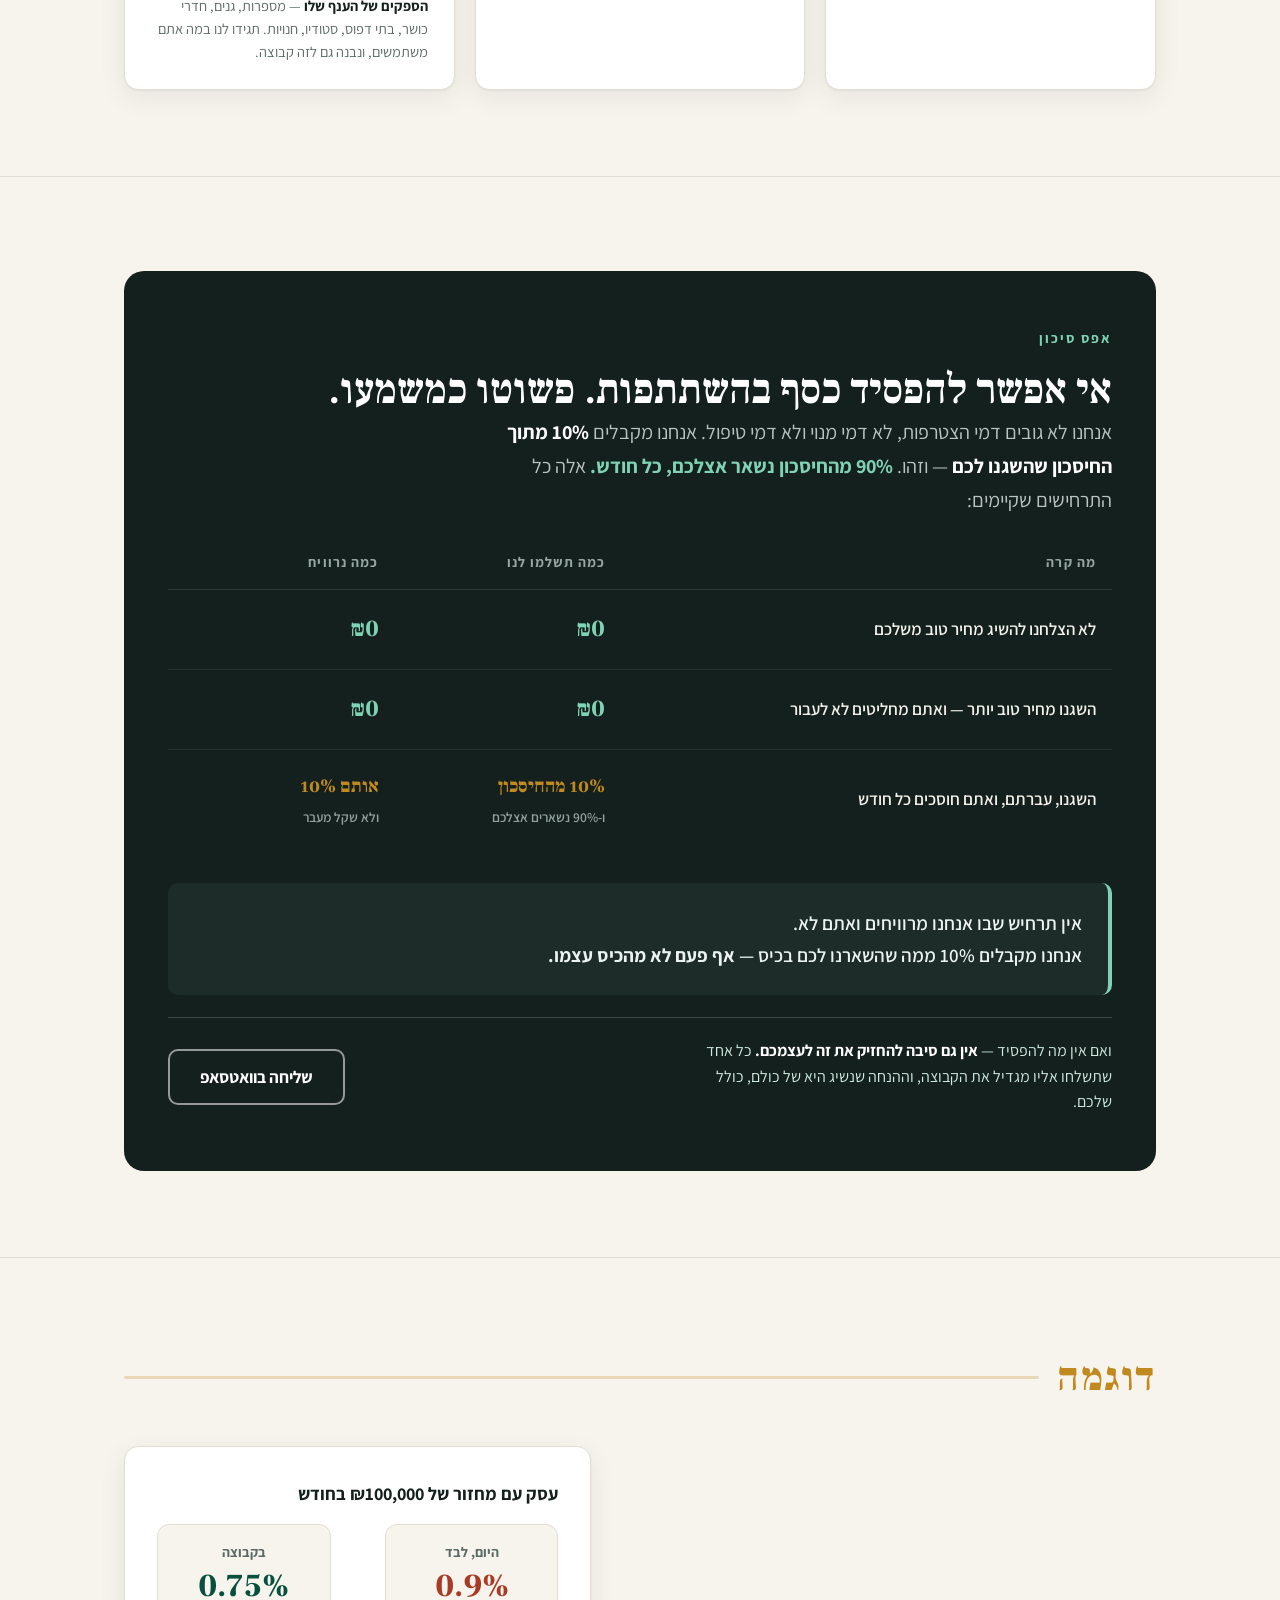
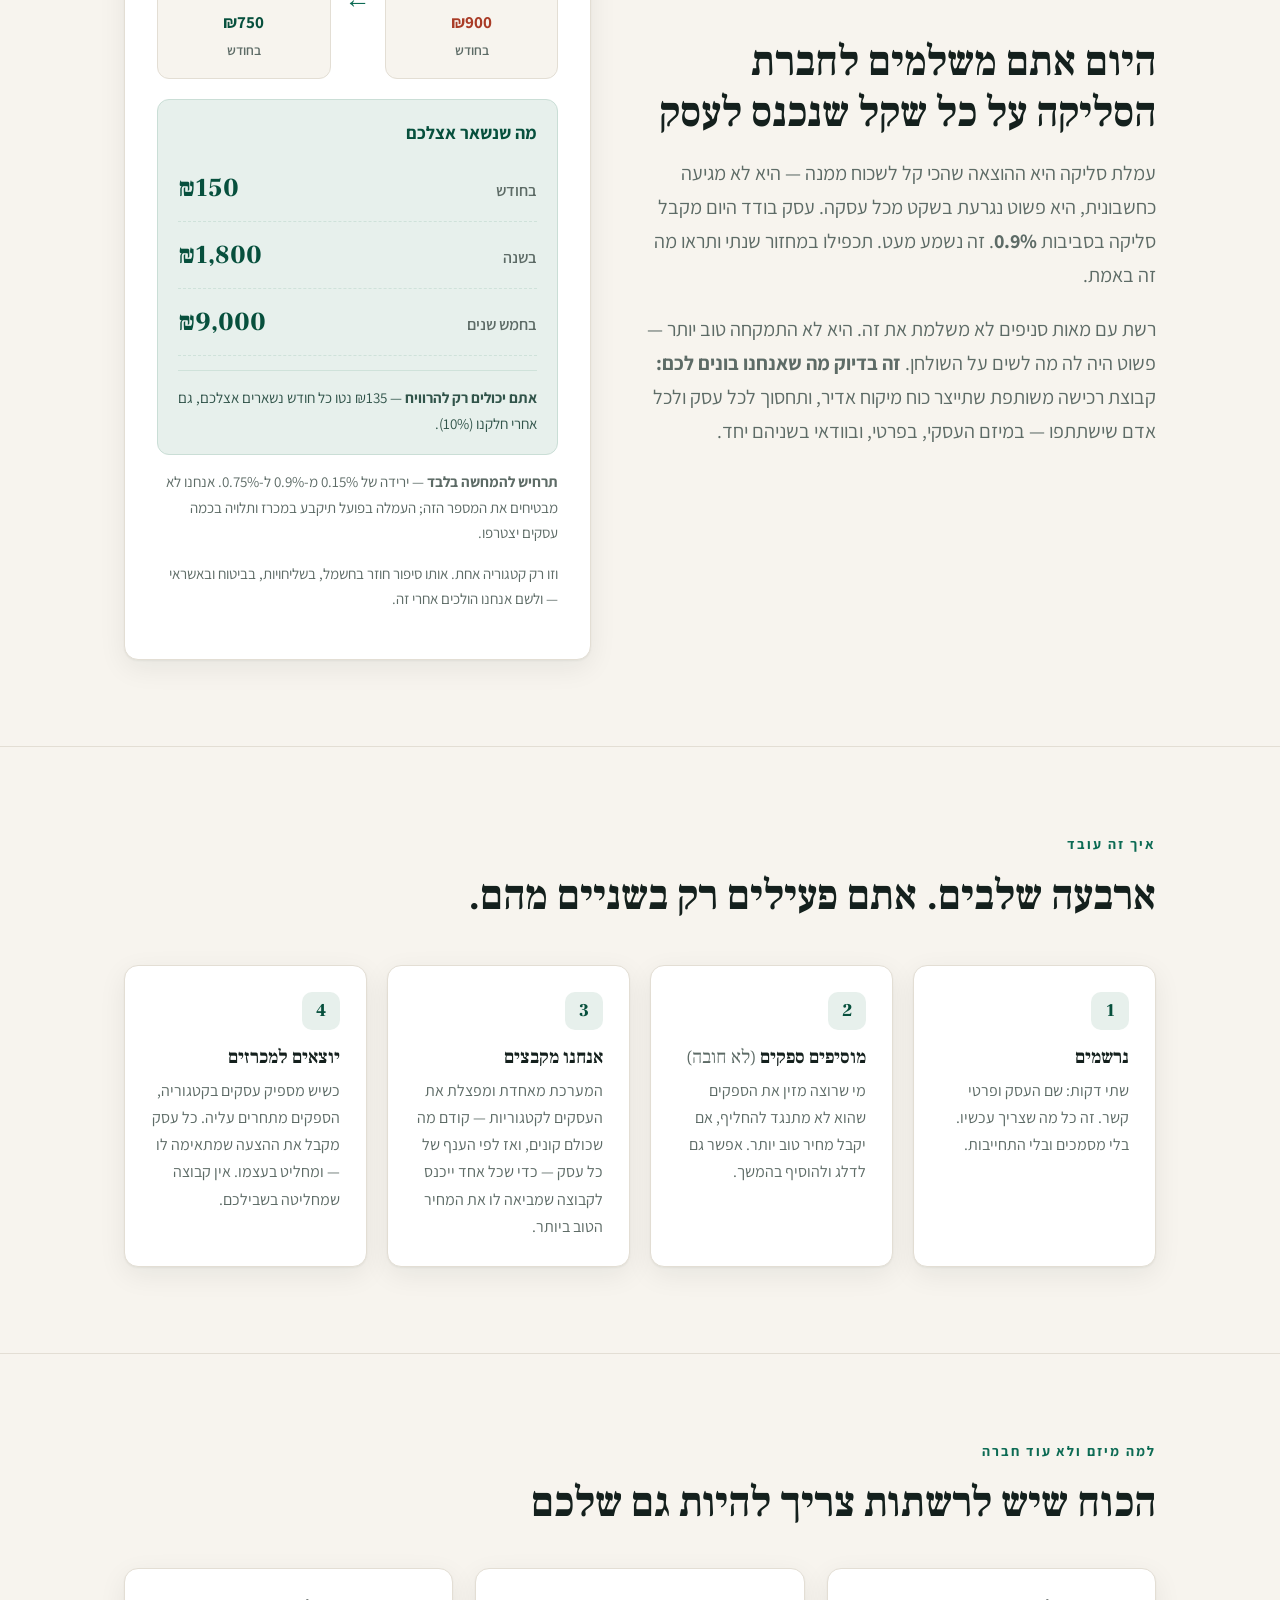
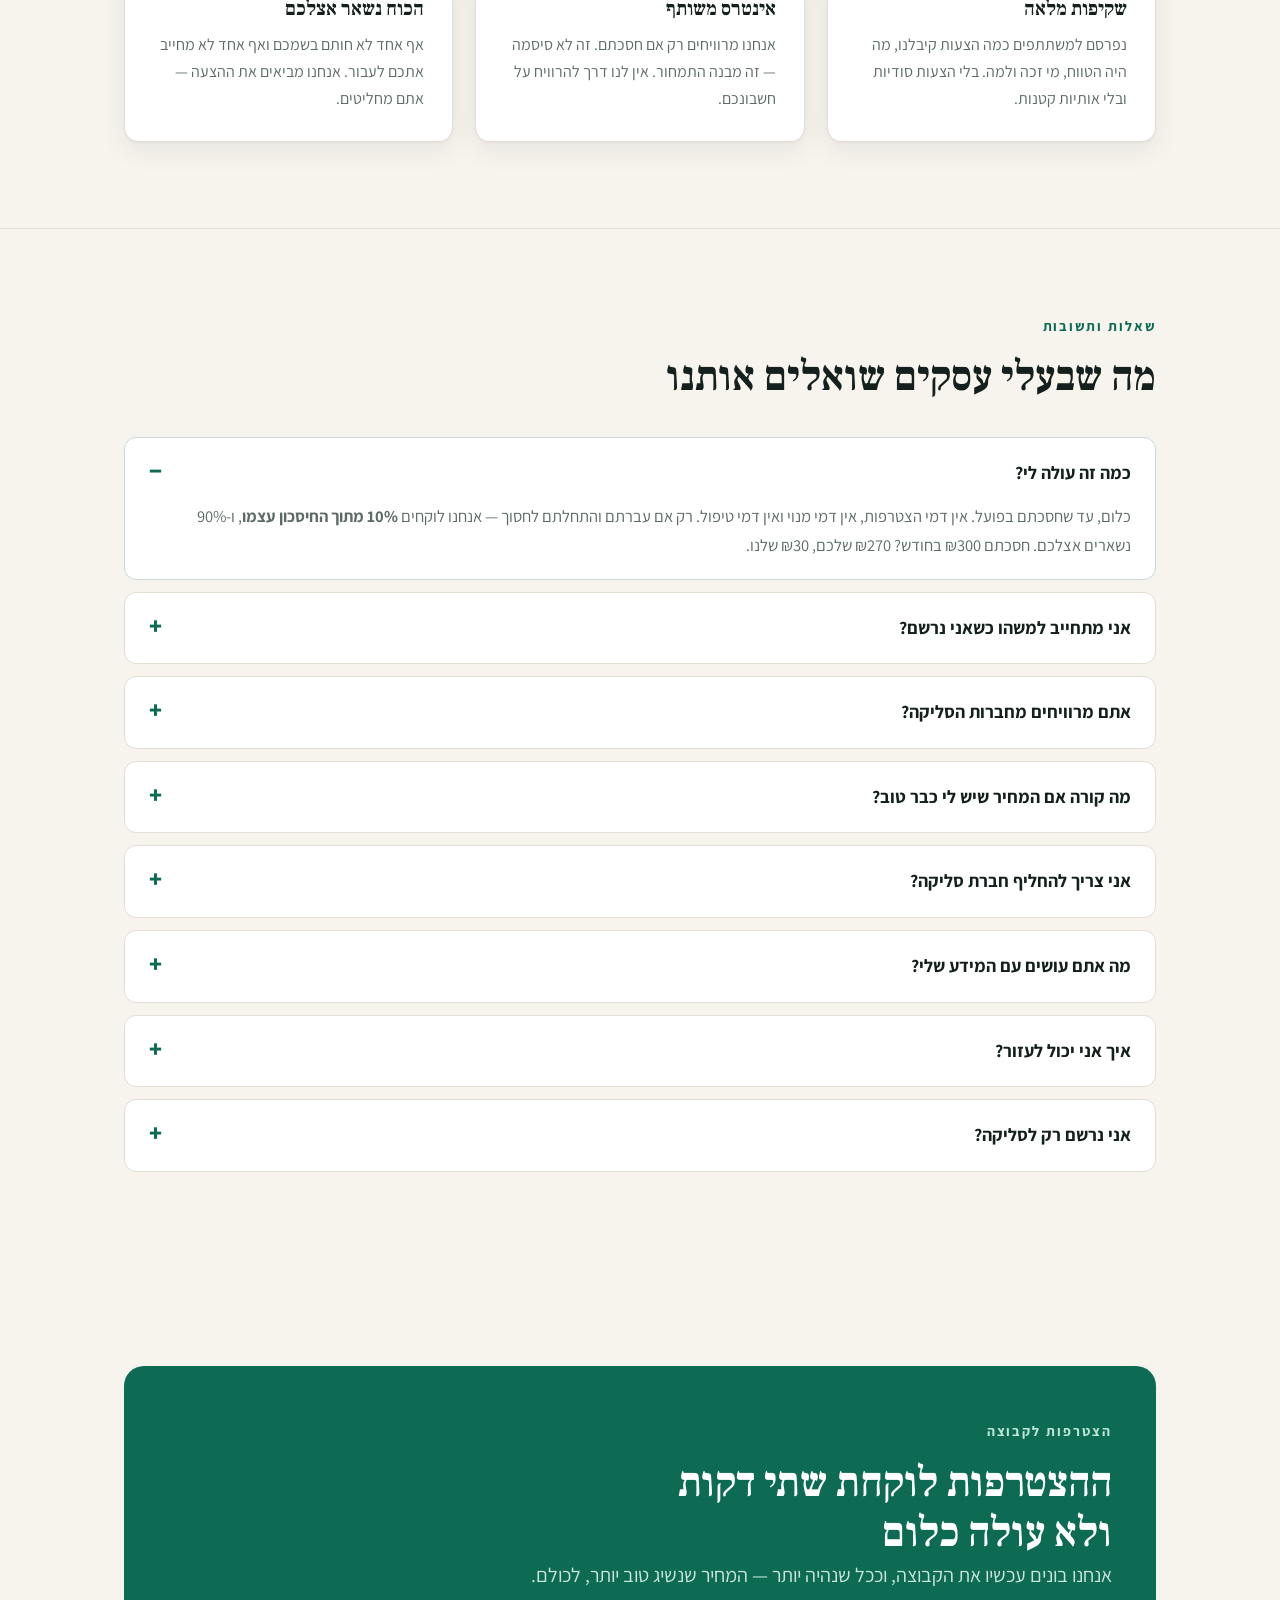
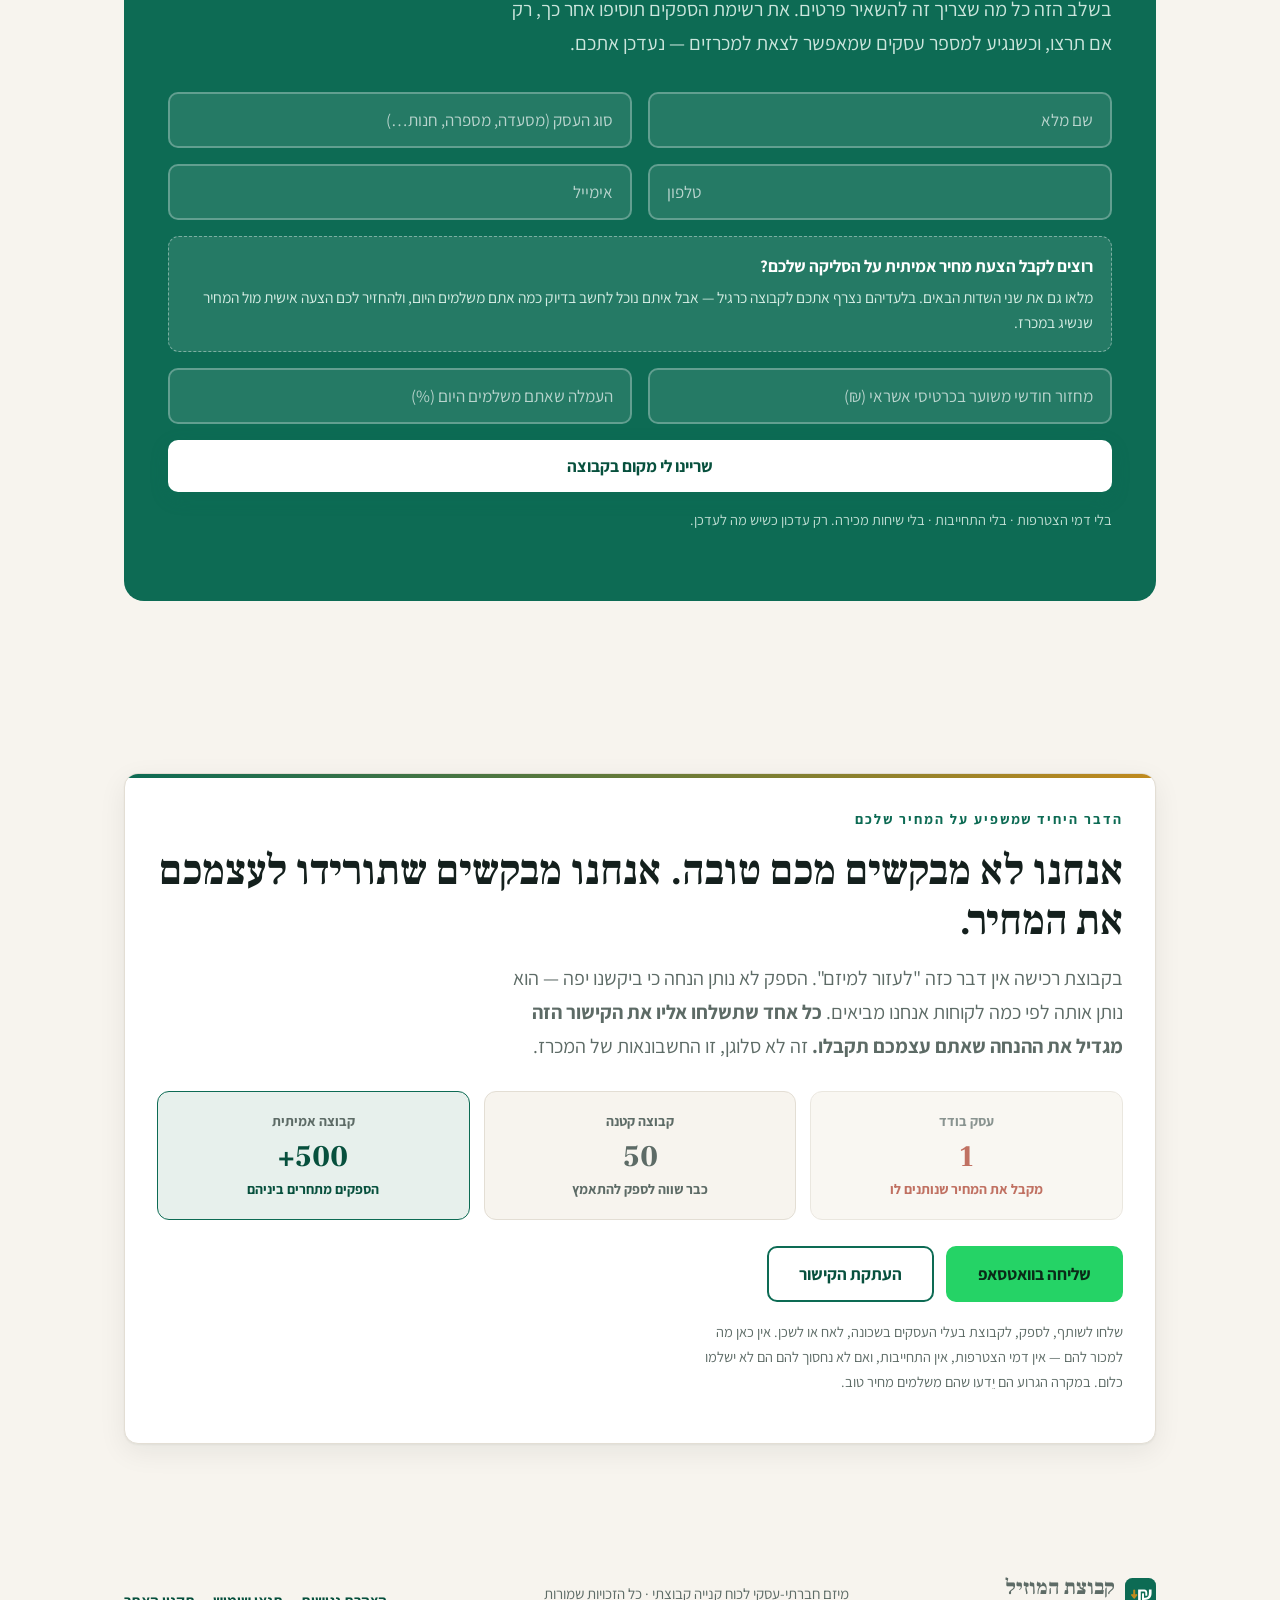
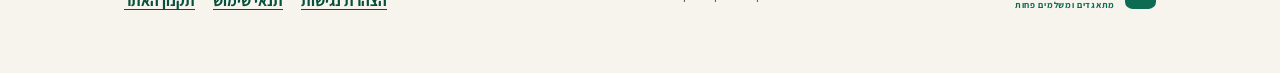
==== commit 98a59e50: "איפה אני עומד: 22 סוגי עסקים, ומוצרים אופייניים לכל אחד תפריט בחירה מקובץ (אוכל, יופי, בריאות, חנויו" ====
--- a/index.html
+++ b/index.html
@@ -301,20 +301,21 @@
   /* ---------- איפה אני עומד ----------
      הענפים והמוצרים מגיעים מהאובייקט STANDING בתחתית הקובץ — ענף חדש
      או מוצר חדש = עריכת הרשימה שם בלבד, בלי לגעת ב-HTML ובלי במסד. */
-  .sectors{display:flex; flex-wrap:wrap; gap:10px; margin-top:30px}
-  .sector{
-    border:2px solid var(--line); background:var(--surface); color:var(--ink); cursor:pointer;
-    font-family:inherit; font-weight:700; font-size:calc(16px * var(--ts,1));
-    padding:10px 20px; border-radius:999px; transition:background .15s ease, border-color .15s ease;
-  }
-  .sector:hover{border-color:var(--green)}
-  .sector[aria-checked="true"]{background:var(--green); border-color:var(--green); color:#fff}
-  .sector:focus-visible{outline:3px solid var(--gold); outline-offset:2px}
-  .sector small{font-weight:600; opacity:.85; font-size:.86em}
   .st-card{
     background:var(--surface); border:1px solid var(--line); border-radius:var(--radius);
-    padding:30px; box-shadow:var(--shadow); margin-top:20px;
-  }
+    padding:30px; box-shadow:var(--shadow); margin-top:30px;
+  }
+  .st-pick{max-width:460px}
+  .st-pick label{display:block; font-weight:700; font-size:calc(17px * var(--ts,1)); margin-bottom:8px}
+  .st-pick select{
+    width:100%; padding:13px 14px; font-family:'Assistant',sans-serif; font-size:calc(18px * var(--ts,1)); font-weight:700;
+    border:2px solid var(--green); border-radius:10px; background:var(--green-soft); color:var(--green-deep); cursor:pointer;
+  }
+  .st-pick select:focus{outline:3px solid var(--gold); outline-offset:2px}
+  .st-group{margin-top:26px; padding-top:22px; border-top:1px dashed var(--line)}
+  .st-group h3{font-size:calc(21px * var(--ts,1))}
+  .st-sub{color:var(--muted); font-size:calc(15px * var(--ts,1)); margin:4px 0 16px}
+  .st-res-h{font-size:calc(20px * var(--ts,1)); margin:14px 0 2px}
   .st-items{display:grid; grid-template-columns:1fr 1fr; gap:18px 24px}
   .st-item label{display:block; font-weight:700; font-size:calc(16px * var(--ts,1)); margin-bottom:7px}
   .st-item label .u{font-weight:400; color:var(--muted); font-size:calc(14px * var(--ts,1))}
@@ -368,7 +369,7 @@
     .st-foot{grid-template-columns:1fr}
     .st-foot .btn{width:100%}
     .st-cta .acts .btn{width:100%; text-align:center}
-    .sector{padding:9px 16px; font-size:calc(15px * var(--ts,1))}
+    .st-pick{max-width:none}
   }
 
   /* ---------- שלוש השכבות ---------- */
@@ -770,14 +771,17 @@
     <div class="eyebrow">איפה אני עומד</div>
     <h2>כמה אתם משלמים — לעומת עסקים כמוכם?</h2>
     <p class="lead" style="margin-top:16px">
-      בחרו את הענף שלכם, מלאו את המחירים שאתם יודעים (לא חייבים את כולם),
-      ותראו מיד איפה אתם עומדים מול עסקים אחרים מאותו ענף.
+      בחרו את סוג העסק, מלאו את המחירים שאתם יודעים (לא חייבים את כולם),
+      ותראו מיד איפה אתם עומדים מול עסקים כמוכם — על המוצרים של הענף שלכם,
+      ועל ההוצאות שיש לכל עסק.
     </p>
 
-    <div class="sectors" id="stSectors" role="radiogroup" aria-label="הענף שלכם"></div>
-
     <form class="st-card" id="stForm" novalidate>
-      <div class="st-items" id="stItems"></div>
+      <div class="st-pick">
+        <label for="stSector">סוג העסק שלכם</label>
+        <select id="stSector"></select>
+      </div>
+      <div id="stGroups"></div>
       <div class="st-foot">
         <div>
           <label for="stSize">מחזור חודשי של העסק, בערך <span class="u">(לא חובה)</span></label>
@@ -2173,52 +2177,187 @@
 }
 
 /* -----------------------------------------------------------------
-   איפה אני עומד — השוואת מחירים אנונימית לפי ענף.
-
-   כל התוכן נבנה מהרשימה הזו. ענף חדש או מוצר חדש = שורה חדשה כאן,
+   איפה אני עומד — השוואת מחירים אנונימית לפי סוג העסק.
+
+   כל התוכן נבנה מהרשימות האלה. סוג עסק חדש או מוצר חדש = שורה חדשה כאן,
    בלי לגעת ב-HTML ובלי במסד (המסד מקבל כל ענף וכל מוצר).
+
+   שתי קבוצות מוצרים בכל בדיקה:
+   - המוצרים של הענף — מושווים מול עסקים מאותו ענף בלבד.
+   - GENERAL, הוצאות שיש לכל עסק — מושוות מול כל העסקים מכל הענפים
+     (נשמרות בענף 'all'), ולכן ההשוואה עליהן נפתחת הכי מהר.
+
    key של ענף ושל מוצר: אותיות אנגליות קטנות, ספרות וקו תחתון בלבד.
+   מוצר שמופיע בכמה ענפים — אותו key בכל מקום (למשל חזה עוף).
    unit: 'pct' לאחוזים, 'ils' לשקלים. per: "לחודש", "לק״ג" וכו'.
    מוצר טוב להשוואה = משהו שכל עסק בענף קונה באותה יחידה בדיוק.
 ------------------------------------------------------------------ */
-const CLEARING = { key: 'clearing_pct', name: 'עמלת סליקה באשראי', unit: 'pct', max: 5 };
-const BOOKING  = { key: 'booking_app_month', name: 'אפליקציית זימון תורים', unit: 'ils', per: 'לחודש' };
-const GLOVES   = { key: 'gloves_nitrile_100', name: 'כפפות ניטריל, קופסה של 100', unit: 'ils' };
+const P = {   // מוצרים שחוזרים בכמה ענפים
+  wolt:        { key: 'wolt_pct', name: 'עמלת וולט', unit: 'pct', per: 'מכל הזמנה', max: 60 },
+  booking:     { key: 'booking_app_month', name: 'אפליקציית זימון תורים', unit: 'ils', per: 'לחודש' },
+  gloves:      { key: 'gloves_nitrile_100', name: 'כפפות ניטריל, קופסה של 100', unit: 'ils' },
+  couch:       { key: 'couch_paper_roll', name: 'נייר למיטת טיפולים', unit: 'ils', per: 'לגליל' },
+  liability:   { key: 'liability_insurance_year', name: 'ביטוח אחריות מקצועית', unit: 'ils', per: 'לשנה' },
+  laundry:     { key: 'towel_laundry_kg', name: 'כביסת מגבות', unit: 'ils', per: 'לק״ג' },
+  chicken:     { key: 'chicken_breast_kg', name: 'חזה עוף טרי', unit: 'ils', per: 'לק״ג' },
+  oil:         { key: 'canola_oil_18l', name: 'ג׳ריקן שמן קנולה 18 ליטר', unit: 'ils' },
+  flour:       { key: 'flour_25kg', name: 'שק קמח 25 ק״ג', unit: 'ils' },
+  coffee:      { key: 'coffee_beans_kg', name: 'קפה פולים', unit: 'ils', per: 'לק״ג' },
+  pos:         { key: 'pos_system_month', name: 'מערכת קופה', unit: 'ils', per: 'לחודש' },
+  tillRoll:    { key: 'till_roll_80mm', name: 'גליל נייר לקופה 80 מ״מ', unit: 'ils', per: 'לגליל' },
+  courier:     { key: 'courier_parcel_5kg', name: 'משלוח חבילה עד 5 ק״ג', unit: 'ils', per: 'למשלוח' },
+  bags:        { key: 'tshirt_bags_kg', name: 'שקיות גופייה', unit: 'ils', per: 'לק״ג' },
+  cleaning:    { key: 'cleaning_month', name: 'ניקיון', unit: 'ils', per: 'לחודש' },
+};
+
+const GENERAL = [
+  { key: 'clearing_pct', name: 'עמלת סליקה באשראי', unit: 'pct', max: 5 },
+  { key: 'bookkeeping_month', name: 'הנהלת חשבונות', unit: 'ils', per: 'לחודש' },
+  { key: 'invoicing_app_month', name: 'תוכנה להפקת חשבוניות', unit: 'ils', per: 'לחודש' },
+  { key: 'internet_phone_month', name: 'אינטרנט וטלפון לעסק', unit: 'ils', per: 'לחודש' },
+  { key: 'business_insurance_year', name: 'ביטוח עסק', unit: 'ils', per: 'לשנה' },
+];
 
 const STANDING = {
   need: 5,            // מאיזה מספר עסקים נפתחת ההשוואה על מוצר (חייב להתאים למסד)
+  allKey: 'all',      // הענף שבו נשמרות ההוצאות הכלליות
   rpc: 'hamozil_share_prices',
   counts: 'hamozil_sector_counts',
+  /* group = הכותרת בתפריט הבחירה. who = איך קוראים לכל הענף במשפט ("כשיצטרפו מספיק …") */
   sectors: [
-    { key: 'food', name: 'מסעדות ובתי קפה', short: 'המסעדות ובתי הקפה', items: [
-      { key: 'wolt_pct', name: 'עמלת וולט', unit: 'pct', per: 'מכל הזמנה', max: 60 },
-      CLEARING,
-      { key: 'canola_oil_18l', name: 'ג׳ריקן שמן קנולה 18 ליטר', unit: 'ils' },
+    { group: 'אוכל ומשקאות', key: 'restaurant', name: 'מסעדות', who: 'מסעדות', items: [
+      P.wolt, P.oil,
       { key: 'gas_cylinder_48kg', name: 'בלון גז 48 ק״ג', unit: 'ils' },
-      { key: 'chicken_breast_kg', name: 'חזה עוף טרי', unit: 'ils', per: 'לק״ג' },
-      { key: 'coffee_beans_kg', name: 'קפה פולים', unit: 'ils', per: 'לק״ג' },
+      P.chicken,
+      { key: 'ground_beef_kg', name: 'בשר בקר טחון', unit: 'ils', per: 'לק״ג' },
+      { key: 'takeaway_box_1l_100', name: 'קופסאות טייק אוויי 1 ליטר עם מכסה, 100 יחידות', unit: 'ils' },
     ]},
-    { key: 'beauty', name: 'מספרות וקוסמטיקה', short: 'המספרות והקוסמטיקה', items: [
-      CLEARING, BOOKING, GLOVES,
-      { key: 'towel_laundry_kg', name: 'כביסת מגבות', unit: 'ils', per: 'לק״ג' },
+    { group: 'אוכל ומשקאות', key: 'cafe', name: 'בתי קפה', who: 'בתי קפה', items: [
+      P.coffee,
+      { key: 'milk_3pct_1l', name: 'חלב 3%', unit: 'ils', per: 'לליטר' },
+      { key: 'paper_cup_8oz_1000', name: 'כוסות נייר 8 אונקיות, 1,000 יחידות', unit: 'ils' },
+      { key: 'croissant_frozen_unit', name: 'קרואסון קפוא', unit: 'ils', per: 'ליחידה' },
+      P.wolt,
     ]},
-    { key: 'retail', name: 'חנויות', short: 'החנויות', items: [
-      CLEARING,
-      { key: 'pos_system_month', name: 'מערכת קופה', unit: 'ils', per: 'לחודש' },
-      { key: 'till_roll_80mm', name: 'גליל נייר לקופה 80 מ״מ', unit: 'ils', per: 'לגליל' },
-      { key: 'courier_parcel_5kg', name: 'משלוח חבילה עד 5 ק״ג', unit: 'ils', per: 'למשלוח' },
+    { group: 'אוכל ומשקאות', key: 'pizza', name: 'פיצריות', who: 'פיצריות', items: [
+      P.flour,
+      { key: 'mozzarella_grated_kg', name: 'גבינת מוצרלה מגוררת', unit: 'ils', per: 'לק״ג' },
+      { key: 'tomato_paste_kg', name: 'רסק עגבניות', unit: 'ils', per: 'לק״ג' },
+      { key: 'pizza_box_family', name: 'קרטון לפיצה משפחתית', unit: 'ils', per: 'ליחידה' },
+      P.wolt,
     ]},
-    { key: 'clinic', name: 'קליניקות ומטפלים', short: 'הקליניקות והמטפלים', items: [
-      CLEARING, BOOKING, GLOVES,
-      { key: 'couch_paper_roll', name: 'נייר למיטת טיפולים', unit: 'ils', per: 'לגליל' },
-      { key: 'liability_insurance_year', name: 'ביטוח אחריות מקצועית', unit: 'ils', per: 'לשנה' },
+    { group: 'אוכל ומשקאות', key: 'bakery', name: 'מאפיות וקונדיטוריות', who: 'מאפיות וקונדיטוריות', items: [
+      P.flour,
+      { key: 'fresh_yeast_kg', name: 'שמרים טריים', unit: 'ils', per: 'לק״ג' },
+      { key: 'butter_kg', name: 'חמאה', unit: 'ils', per: 'לק״ג' },
+      { key: 'sugar_25kg', name: 'שק סוכר 25 ק״ג', unit: 'ils' },
+      { key: 'eggs_tray_30_l', name: 'מגש 30 ביצים, גודל L', unit: 'ils' },
     ]},
-    { key: 'general', name: 'עסק אחר', short: 'העסקים', items: [
-      CLEARING,
-      { key: 'bookkeeping_month', name: 'הנהלת חשבונות', unit: 'ils', per: 'לחודש' },
-      { key: 'internet_phone_month', name: 'אינטרנט וטלפון לעסק', unit: 'ils', per: 'לחודש' },
-      { key: 'business_insurance_year', name: 'ביטוח עסק', unit: 'ils', per: 'לשנה' },
+    { group: 'אוכל ומשקאות', key: 'butcher', name: 'אטליזים וקצביות', who: 'אטליזים וקצביות', items: [
+      { key: 'entrecote_kg', name: 'אנטריקוט טרי', unit: 'ils', per: 'לק״ג' },
+      { key: 'beef_shoulder_kg', name: 'כתף בקר', unit: 'ils', per: 'לק״ג' },
+      P.chicken,
+      { key: 'chicken_thigh_kg', name: 'פרגיות', unit: 'ils', per: 'לק״ג' },
+      { key: 'vacuum_bags_20x30_100', name: 'שקיות ואקום 20×30, 100 יחידות', unit: 'ils' },
     ]},
+    { group: 'אוכל ומשקאות', key: 'catering', name: 'קייטרינג ואוכל ביתי', who: 'עסקי קייטרינג ואוכל ביתי', items: [
+      P.chicken, P.oil,
+      { key: 'rice_25kg', name: 'שק אורז 25 ק״ג', unit: 'ils' },
+      { key: 'takeaway_box_1l_100', name: 'קופסאות טייק אוויי 1 ליטר עם מכסה, 100 יחידות', unit: 'ils' },
+      { key: 'gas_cylinder_12kg', name: 'בלון גז 12 ק״ג', unit: 'ils' },
+    ]},
+    { group: 'אוכל ומשקאות', key: 'grocery', name: 'מכולות ומינימרקטים', who: 'מכולות ומינימרקטים', items: [
+      { key: 'cola_24_cans', name: 'ארגז קולה, 24 פחיות', unit: 'ils' },
+      { key: 'water_6x15l', name: 'שישיית מים 1.5 ליטר', unit: 'ils' },
+      P.bags, P.tillRoll, P.pos,
+    ]},
+
+    { group: 'יופי וטיפוח', key: 'barber', name: 'מספרות', who: 'מספרות', items: [
+      P.booking,
+      { key: 'razor_blades_100', name: 'סכיני גילוח, 100 יחידות', unit: 'ils' },
+      { key: 'hair_color_tube_60ml', name: 'צבע לשיער, שפופרת 60 מ״ל', unit: 'ils' },
+      P.laundry, P.gloves,
+    ]},
+    { group: 'יופי וטיפוח', key: 'nails', name: 'ציפורניים', who: 'מכוני ציפורניים', items: [
+      P.booking,
+      { key: 'gel_polish_bottle', name: 'לק ג׳ל', unit: 'ils', per: 'לבקבוקון' },
+      { key: 'acetone_1l', name: 'אצטון', unit: 'ils', per: 'לליטר' },
+      { key: 'nail_files_100', name: 'פצירות, 100 יחידות', unit: 'ils' },
+      P.gloves,
+    ]},
+    { group: 'יופי וטיפוח', key: 'cosmetics', name: 'קוסמטיקה והסרת שיער', who: 'קוסמטיקאיות ומכוני הסרת שיער', items: [
+      P.booking,
+      { key: 'wax_kg', name: 'שעווה', unit: 'ils', per: 'לק״ג' },
+      P.couch, P.gloves, P.laundry,
+    ]},
+
+    { group: 'בריאות וכושר', key: 'clinic', name: 'קליניקות ומטפלים', who: 'קליניקות ומטפלים', items: [
+      P.booking, P.gloves, P.couch, P.liability,
+    ]},
+    { group: 'בריאות וכושר', key: 'dental', name: 'מרפאות שיניים', who: 'מרפאות שיניים', items: [
+      P.gloves,
+      { key: 'face_masks_50', name: 'מסכות כירורגיות, 50 יחידות', unit: 'ils' },
+      { key: 'lab_crown_unit', name: 'כתר חרסינה ממעבדה', unit: 'ils', per: 'ליחידה' },
+      P.liability, P.booking,
+    ]},
+    { group: 'בריאות וכושר', key: 'fitness', name: 'חדרי כושר וסטודיו', who: 'חדרי כושר וסטודיו', items: [
+      { key: 'members_app_month', name: 'מערכת לניהול מנויים', unit: 'ils', per: 'לחודש' },
+      { key: 'third_party_insurance_year', name: 'ביטוח צד ג׳', unit: 'ils', per: 'לשנה' },
+      P.cleaning, P.laundry,
+    ]},
+
+    { group: 'חנויות', key: 'fashion', name: 'חנויות בגדים', who: 'חנויות בגדים', items: [
+      { key: 'hangers_100', name: 'קולבים, 100 יחידות', unit: 'ils' },
+      { key: 'paper_bags_100', name: 'שקיות נייר עם ידיות, 100 יחידות', unit: 'ils' },
+      P.pos, P.courier,
+    ]},
+    { group: 'חנויות', key: 'ecommerce', name: 'חנויות אונליין', who: 'חנויות אונליין', items: [
+      P.courier,
+      { key: 'store_platform_month', name: 'מערכת החנות באתר (שופיפיי, ויקס וכו׳)', unit: 'ils', per: 'לחודש' },
+      { key: 'online_clearing_pct', name: 'עמלת סליקה באתר', unit: 'pct', max: 10 },
+      { key: 'shipping_box_medium', name: 'קרטון משלוח בינוני', unit: 'ils', per: 'ליחידה' },
+      { key: 'bubble_wrap_roll', name: 'ניילון בועות', unit: 'ils', per: 'לגליל' },
+    ]},
+    { group: 'חנויות', key: 'retail', name: 'חנויות אחרות', who: 'חנויות', items: [
+      P.pos, P.tillRoll, P.bags, P.courier,
+    ]},
+
+    { group: 'רכב', key: 'garage', name: 'מוסכים', who: 'מוסכים', items: [
+      { key: 'engine_oil_5w30_l', name: 'שמן מנוע 5W-30', unit: 'ils', per: 'לליטר' },
+      { key: 'tire_205_55_r16', name: 'צמיג 205/55R16', unit: 'ils', per: 'ליחידה' },
+      { key: 'coolant_l', name: 'נוזל קירור', unit: 'ils', per: 'לליטר' },
+      { key: 'car_ac_gas_kg', name: 'גז למזגן רכב', unit: 'ils', per: 'לק״ג' },
+      { key: 'industrial_paper_roll', name: 'נייר תעשייתי', unit: 'ils', per: 'לגליל' },
+    ]},
+
+    { group: 'תיירות ואירוח', key: 'lodging', name: 'צימרים ובתי הארחה', who: 'צימרים ובתי הארחה', items: [
+      { key: 'booking_com_pct', name: 'עמלת בוקינג', unit: 'pct', max: 40 },
+      { key: 'airbnb_pct', name: 'עמלת איירביאנבי', unit: 'pct', max: 40 },
+      { key: 'linen_laundry_set', name: 'כביסת סט מצעים', unit: 'ils', per: 'לסט' },
+      { key: 'turnover_cleaning', name: 'ניקיון יחידה בין אורחים', unit: 'ils', per: 'לניקיון' },
+    ]},
+
+    { group: 'בנייה ובית', key: 'construction', name: 'קבלנים ושיפוצים', who: 'קבלנים ועסקי שיפוצים', items: [
+      { key: 'cement_bag_25kg', name: 'שק מלט 25 ק״ג', unit: 'ils' },
+      { key: 'block_20cm_unit', name: 'בלוק 20', unit: 'ils', per: 'ליחידה' },
+      { key: 'waste_container_8m3', name: 'מכולה לפינוי פסולת 8 קוב', unit: 'ils', per: 'לפינוי' },
+      { key: 'contractor_insurance_year', name: 'ביטוח קבלנים', unit: 'ils', per: 'לשנה' },
+    ]},
+
+    { group: 'חינוך וילדים', key: 'kindergarten', name: 'גנים פרטיים ומעונות', who: 'גנים פרטיים ומעונות', items: [
+      { key: 'child_lunch_day', name: 'ארוחת צהריים מקייטרינג', unit: 'ils', per: 'לילד ליום' },
+      { key: 'child_accident_insurance_year', name: 'ביטוח תאונות אישיות', unit: 'ils', per: 'לילד לשנה' },
+      P.cleaning,
+    ]},
+
+    { group: 'משרדים ושירותים', key: 'office', name: 'משרדים ונותני שירות', who: 'משרדים ונותני שירות', items: [
+      { key: 'a4_paper_box_5', name: 'נייר צילום A4, קרטון של 5 חבילות', unit: 'ils' },
+      { key: 'office_software_month', name: 'תוכנה לניהול המשרד', unit: 'ils', per: 'לחודש' },
+      { key: 'it_support_month', name: 'תמיכה במחשבים', unit: 'ils', per: 'לחודש' },
+      P.cleaning,
+    ]},
+
+    { group: 'אחר', key: 'other', name: 'עסק אחר', who: 'עסקים', items: [] },
   ],
 };
 
@@ -2266,33 +2405,54 @@
   }).then(r => r.ok ? r.json() : Promise.reject(new Error('http ' + r.status)));
 }
 
-function stChips() {
-  stEl('stSectors').innerHTML = STANDING.sectors.map(s => {
-    const n = stCounts[s.key];
-    const on = stSector && stSector.key === s.key;
-    return `<button type="button" class="sector" role="radio" data-sector="${s.key}"
-              aria-checked="${on}" tabindex="${on ? 0 : -1}">${s.name}${n ? ` <small>· ${stNum(n)} עסקים</small>` : ''}</button>`;
-  }).join('');
-}
-
-function stPick(key, focus) {
-  stSector = STANDING.sectors.find(s => s.key === key) || STANDING.sectors[0];
-  stChips();
-  const saved = stLoad(stSector.key);
-  stEl('stItems').innerHTML = stSector.items.map(it => {
+/* תפריט סוגי העסקים, מקובץ לפי group */
+function stOptions() {
+  const sel = stEl('stSector');
+  const groups = [];
+  for (const s of STANDING.sectors) {
+    let g = groups.find(x => x.name === s.group);
+    if (!g) groups.push(g = { name: s.group, list: [] });
+    g.list.push(s);
+  }
+  sel.innerHTML = groups.map(g =>
+    `<optgroup label="${g.name}">` +
+    g.list.map(s => {
+      const n = stCounts[s.key];
+      return `<option value="${s.key}">${s.name}${n ? ` · ${stNum(n)} עסקים שיתפו` : ''}</option>`;
+    }).join('') +
+    '</optgroup>').join('');
+  if (stSector) sel.value = stSector.key;
+}
+
+function stInputs(items, saved, prefix) {
+  return items.map(it => {
     const unit = it.unit === 'pct' ? 'באחוזים' : 'בשקלים';
+    const id = 'st_' + prefix + '_' + it.key;
     return `<div class="st-item">
-        <label for="st_${it.key}">${it.name} <span class="u">(${unit}${it.per ? ', ' + it.per : ''})</span></label>
-        <input id="st_${it.key}" data-item="${it.key}" type="number" inputmode="decimal" min="0" step="any"
+        <label for="${id}">${it.name} <span class="u">(${unit}${it.per ? ', ' + it.per : ''})</span></label>
+        <input id="${id}" type="number" inputmode="decimal" min="0" step="any"
                placeholder="השאירו ריק אם לא יודעים" value="${saved[it.key] != null ? saved[it.key] : ''}">
       </div>`;
   }).join('');
+}
+
+function stPick(key) {
+  stSector = STANDING.sectors.find(s => s.key === key) || STANDING.sectors[0];
+  stEl('stSector').value = stSector.key;
+  const mine = stSector.items.length ? `
+    <div class="st-group">
+      <h3>המוצרים של ${stSector.name}</h3>
+      <p class="st-sub">מושווים מול עסקים מאותו סוג בלבד</p>
+      <div class="st-items">${stInputs(stSector.items, stLoad(stSector.key), 's')}</div>
+    </div>` : '';
+  stEl('stGroups').innerHTML = mine + `
+    <div class="st-group">
+      <h3>הוצאות שיש לכל עסק</h3>
+      <p class="st-sub">מושוות מול כל העסקים, מכל הענפים</p>
+      <div class="st-items">${stInputs(GENERAL, stLoad(STANDING.allKey), 'g')}</div>
+    </div>`;
   stEl('stOut').innerHTML = '';
   stEl('stMsg').hidden = true;
-  if (focus) {
-    const b = document.querySelector(`.sector[data-sector="${stSector.key}"]`);
-    if (b) b.focus();
-  }
 }
 
 function stSay(msg) {
@@ -2307,7 +2467,7 @@
   if (!r.open) {
     const pct = Math.min(100, Math.round(r.n / need * 100));
     const txt = r.n <= 1
-      ? `אתם הראשונים ששיתפו את המוצר הזה בענף. ההשוואה תיפתח כשיגיעו ${need} עסקים.`
+      ? `אתם הראשונים ששיתפו את המוצר הזה. ההשוואה תיפתח כשיגיעו ${need} עסקים.`
       : `שיתפו עד עכשיו <b>${r.n} מתוך ${need}</b> עסקים שצריך כדי לפתוח את ההשוואה על המוצר הזה.`;
     return `<div class="res">
         <div class="res-top"><span class="res-name">${it.name}</span><span class="res-mine">${mine}${per}</span></div>
@@ -2317,9 +2477,9 @@
       </div>`;
   }
 
-  let cls = 'v-mid', word = 'באמצע הענף';
-  if (r.mine > r.p75) { cls = 'v-hi'; word = 'יקר מרוב העסקים בענף'; }
-  else if (r.mine < r.p25) { cls = 'v-lo'; word = 'זול מרוב העסקים בענף'; }
+  let cls = 'v-mid', word = 'באמצע';
+  if (r.mine > r.p75) { cls = 'v-hi'; word = 'יקר מרוב העסקים'; }
+  else if (r.mine < r.p25) { cls = 'v-lo'; word = 'זול מרוב העסקים'; }
 
   /* הסקאלה: מימין הזול, משמאל היקר (כיוון הקריאה בעברית) */
   let lo = Math.min(r.p25, r.mine), hi = Math.max(r.p75, r.mine);
@@ -2346,22 +2506,27 @@
     </div>`;
 }
 
-function stShow(data) {
+function stBlock(title, items, data) {
+  if (!data || !data.items) return '';
+  const rows = items.filter(it => data.items[it.key])
+                    .map(it => stRow(it, data.items[it.key], data.need || STANDING.need));
+  return rows.length ? `<h3 class="st-res-h">${title}</h3>${rows.join('')}` : '';
+}
+
+function stShow(sectorData, generalData) {
   const s = stSector;
-  const rows = s.items.filter(it => data.items && data.items[it.key])
-                      .map(it => stRow(it, data.items[it.key], data.need || STANDING.need));
   stEl('stOut').innerHTML = `
     <div class="st-res">
-      <h3 style="margin-top:8px">התוצאה שלכם · ${s.name}</h3>
-      ${rows.join('')}
+      ${stBlock('המוצרים של ' + s.name + ' · מול עסקים מאותו סוג', s.items, sectorData)}
+      ${stBlock('הוצאות שיש לכל עסק · מול כל העסקים', GENERAL, generalData)}
     </div>
     <div class="st-cta">
       <h3>רוצים לשלם פחות על הסל הזה?</h3>
-      <p>כשיצטרפו מספיק עסקים מ${s.short}, נצא בשמם למכרז מול הספקים על סל המוצרים הזה,
+      <p>כשיצטרפו מספיק ${s.who}, נצא למכרז משותף מול הספקים על סל המוצרים הזה,
          ונפרסם את התוצאה בשקיפות. בלי דמי הצטרפות, ואנחנו מקבלים רק 10% ממה שתחסכו.</p>
       <div class="acts">
         <button type="button" class="btn btn-primary" id="stJoin">להצטרף לקבוצת הרכש</button>
-        <button type="button" class="btn btn-ghost" id="stShare">לשלוח לעוד בעל עסק מהענף</button>
+        <button type="button" class="btn btn-ghost" id="stShare">לשלוח לעוד בעל עסק כמוני</button>
       </div>
     </div>`;
   stEl('stJoin').addEventListener('click', stToJoin);
@@ -2369,42 +2534,57 @@
   stEl('stOut').scrollIntoView({ behavior: stStill() ? 'auto' : 'smooth', block: 'start' });
 }
 
-async function stSubmit(e) {
-  e.preventDefault();
-  stSay('');
+/* קורא את השדות של קבוצה אחת. מחזיר null אם יש מספר לא סביר (וההודעה כבר הוצגה) */
+function stCollect(items, prefix) {
   const vals = {};
-  for (const it of stSector.items) {
-    const raw = (stEl('st_' + it.key).value || '').trim();
+  for (const it of items) {
+    const input = stEl('st_' + prefix + '_' + it.key);
+    const raw = (input.value || '').trim();
     if (!raw) continue;
     const v = +raw;
     const max = it.max || 1000000;
     if (!isFinite(v) || v <= 0 || v > max) {
       stSay(`המספר ב"${it.name}" לא נראה סביר. ` +
             (it.unit === 'pct' ? 'אחוזים כותבים כמספר בלבד, למשל 1.2' : 'כותבים את המחיר בשקלים, בלי סימנים'));
-      stEl('st_' + it.key).focus();
-      return;
+      input.focus();
+      return null;
     }
     vals[it.key] = Math.round(v * 100) / 100;
   }
-  if (!Object.keys(vals).length) {
+  return vals;
+}
+
+async function stSubmit(e) {
+  e.preventDefault();
+  stSay('');
+  const mine = stCollect(stSector.items, 's');
+  if (!mine) return;
+  const gen = stCollect(GENERAL, 'g');
+  if (!gen) return;
+  const hasMine = Object.keys(mine).length > 0;
+  const hasGen = Object.keys(gen).length > 0;
+  if (!hasMine && !hasGen) {
     stSay('מלאו לפחות מחיר אחד — מספיק אחד שאתם יודעים.');
     return;
   }
-  stKeep(stSector.key, vals);
+  if (hasMine) stKeep(stSector.key, mine);
+  if (hasGen) stKeep(STANDING.allKey, gen);
 
   const btn = stEl('stGo');
   const label = btn.textContent;
   btn.disabled = true;
   btn.textContent = 'בודקים…';
+  const size = stEl('stSize').value || null;
+  const device = stDevice();
+  const call = (sector, items) => stRpc(STANDING.rpc, {
+    p_sector: sector, p_device: device, p_items: items, p_size: size,
+  }).then(d => { if (!d || !d.ok) throw new Error((d && d.error) || 'failed'); return d; });
   try {
-    const data = await stRpc(STANDING.rpc, {
-      p_sector: stSector.key,
-      p_device: stDevice(),
-      p_items: vals,
-      p_size: stEl('stSize').value || null,
-    });
-    if (!data || !data.ok) throw new Error((data && data.error) || 'failed');
-    stShow(data);
+    const [sd, gd] = await Promise.all([
+      hasMine ? call(stSector.key, mine) : null,
+      hasGen ? call(STANDING.allKey, gen) : null,
+    ]);
+    stShow(sd, gd);
   } catch (err) {
     stSay('משהו לא עבד בשמירה. נסו שוב בעוד רגע.');
   } finally {
@@ -2416,7 +2596,7 @@
 function stToJoin() {
   if (VIEW !== 'business') setView('business');
   const biz = stEl('f_biz');
-  if (biz && !biz.value.trim() && stSector.key !== 'general') biz.value = stSector.name;
+  if (biz && !biz.value.trim() && stSector.key !== 'other') biz.value = stSector.name;
   stEl('join').scrollIntoView({ behavior: stStill() ? 'auto' : 'smooth', block: 'start' });
   stEl('f_name').focus({ preventScroll: true });
 }
@@ -2424,33 +2604,21 @@
 function stShareSector() {
   const root = SITE.replace(/(business|private)\/$/, '');
   const url = root + '?s=' + stSector.key + '#standing';
-  const text = `בדקתי כמה אני משלם לעומת עסקים אחרים בענף שלי (${stSector.name}). ` +
+  const text = `בדקתי כמה אני משלם לעומת עסקים אחרים מהסוג שלי (${stSector.name}). ` +
                'זה אנונימי לגמרי, בלי שם ובלי טלפון, וכל עסק שמשתף מקרב את ההשוואה לכולנו:';
   window.open('https://wa.me/?text=' + encodeURIComponent(text + '\n' + url), '_blank');
 }
 
-/* בחירת ענף: לחיצה, וגם חיצים במקלדת כמו בקבוצת כפתורי בחירה רגילה */
-stEl('stSectors').addEventListener('click', e => {
-  const b = e.target.closest('.sector');
-  if (b) stPick(b.dataset.sector, true);
-});
-stEl('stSectors').addEventListener('keydown', e => {
-  if (!['ArrowLeft', 'ArrowRight', 'ArrowUp', 'ArrowDown'].includes(e.key)) return;
-  e.preventDefault();
-  const list = STANDING.sectors;
-  const i = list.findIndex(s => s.key === stSector.key);
-  /* בעברית החץ השמאלי מתקדם */
-  const step = (e.key === 'ArrowLeft' || e.key === 'ArrowDown') ? 1 : -1;
-  stPick(list[(i + step + list.length) % list.length].key, true);
-});
+stEl('stSector').addEventListener('change', e => stPick(e.target.value));
 stEl('stForm').addEventListener('submit', stSubmit);
 
-/* ענף מהקישור (?s=food), אחרת הראשון ברשימה */
+/* סוג העסק מהקישור (?s=restaurant), אחרת הראשון ברשימה */
+stOptions();
 stPick(new URLSearchParams(location.search).get('s') || STANDING.sectors[0].key);
 
 /* כמה עסקים כבר שיתפו בכל ענף — מוצג רק מ-5 ומעלה. בשקט אם נכשל. */
 stRpc(STANDING.counts).then(c => {
-  if (c && typeof c === 'object') { stCounts = c; stChips(); }
+  if (c && typeof c === 'object') { stCounts = c; stOptions(); }
 }).catch(() => {});
 
 /* -----------------------------------------------------------------
